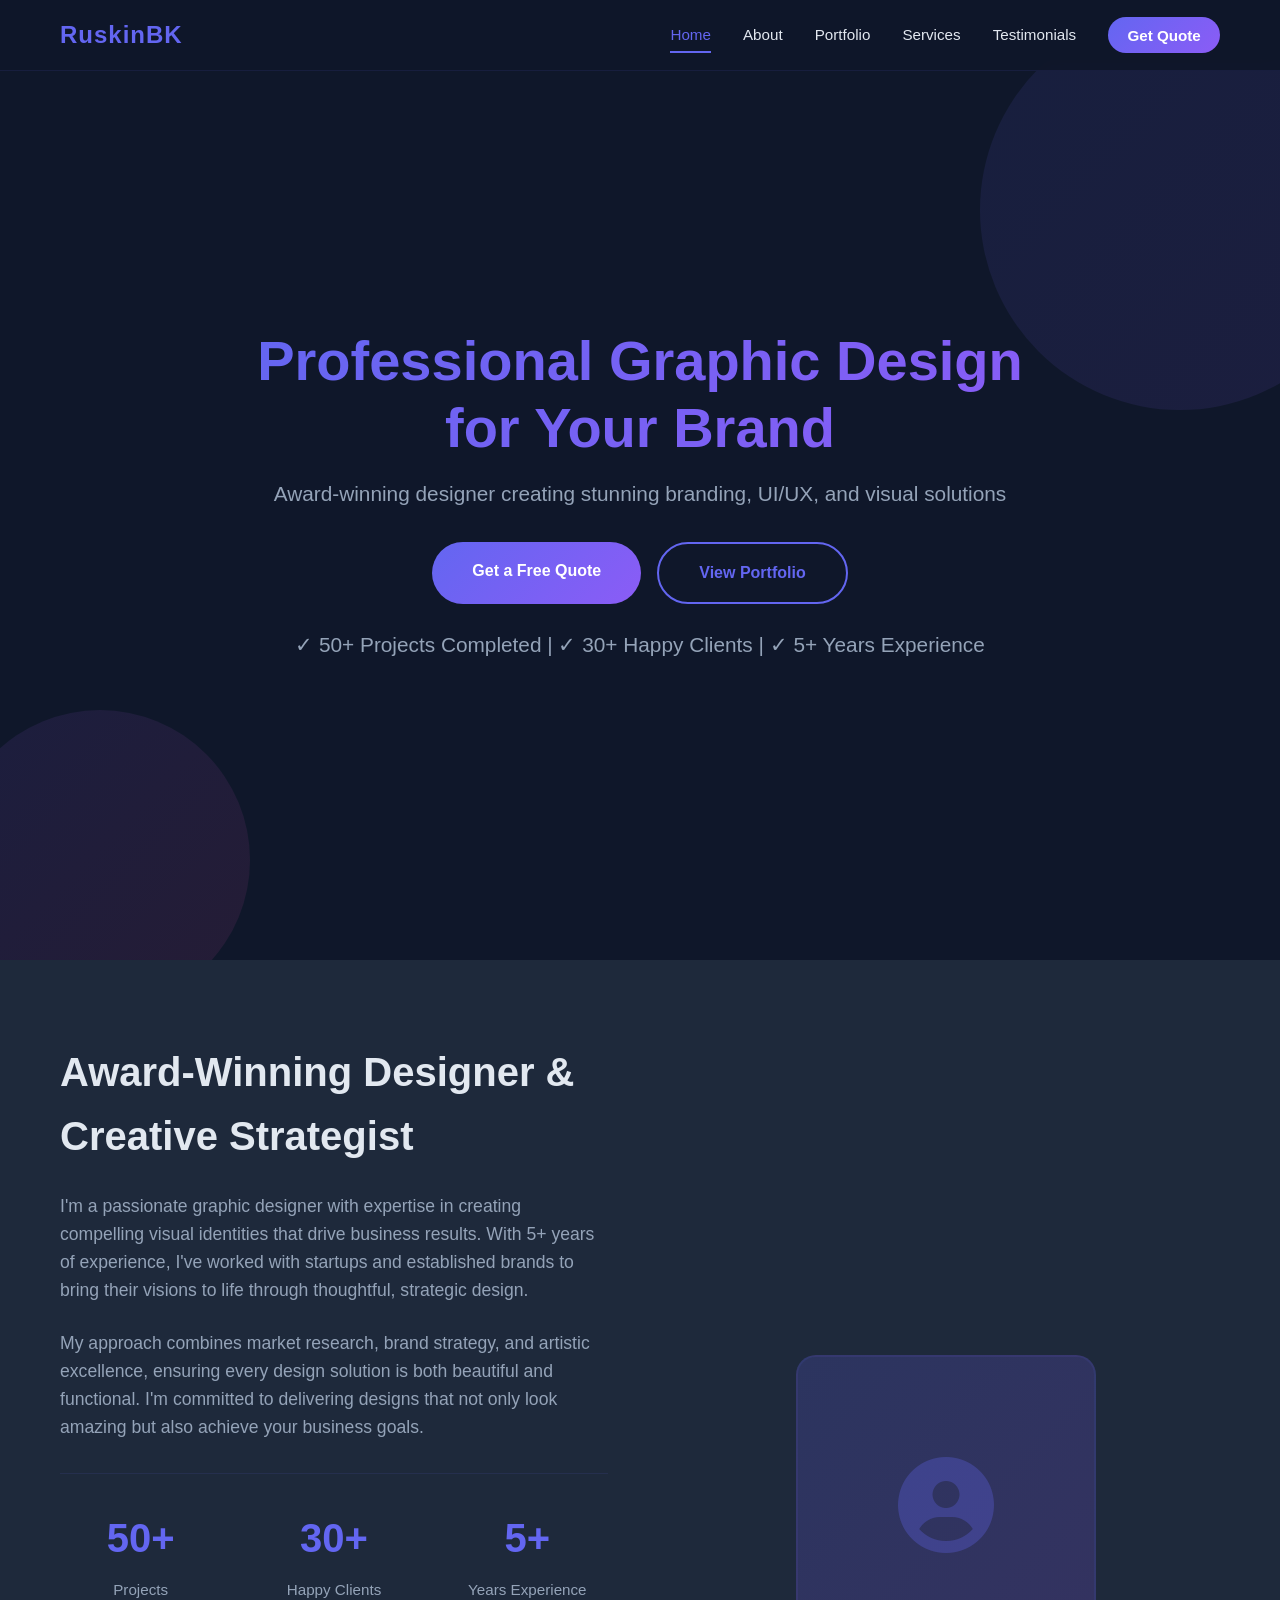
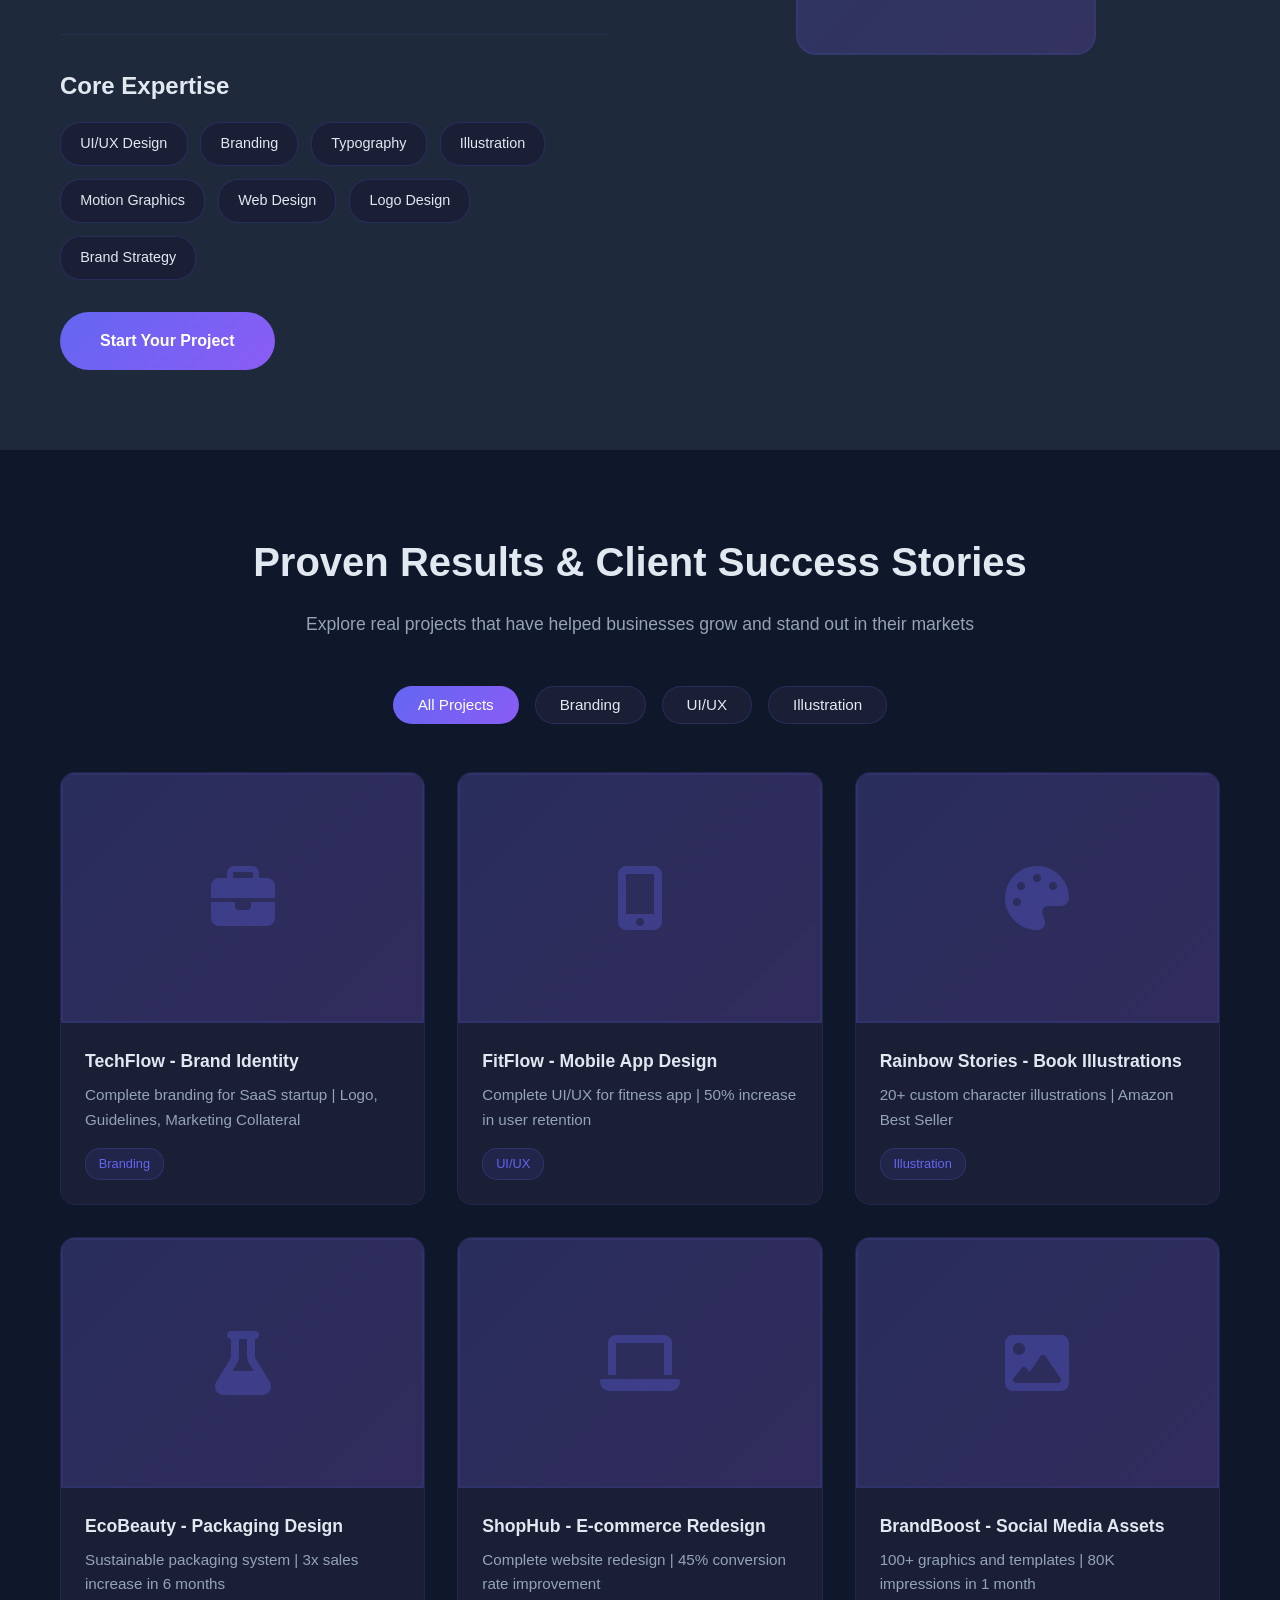
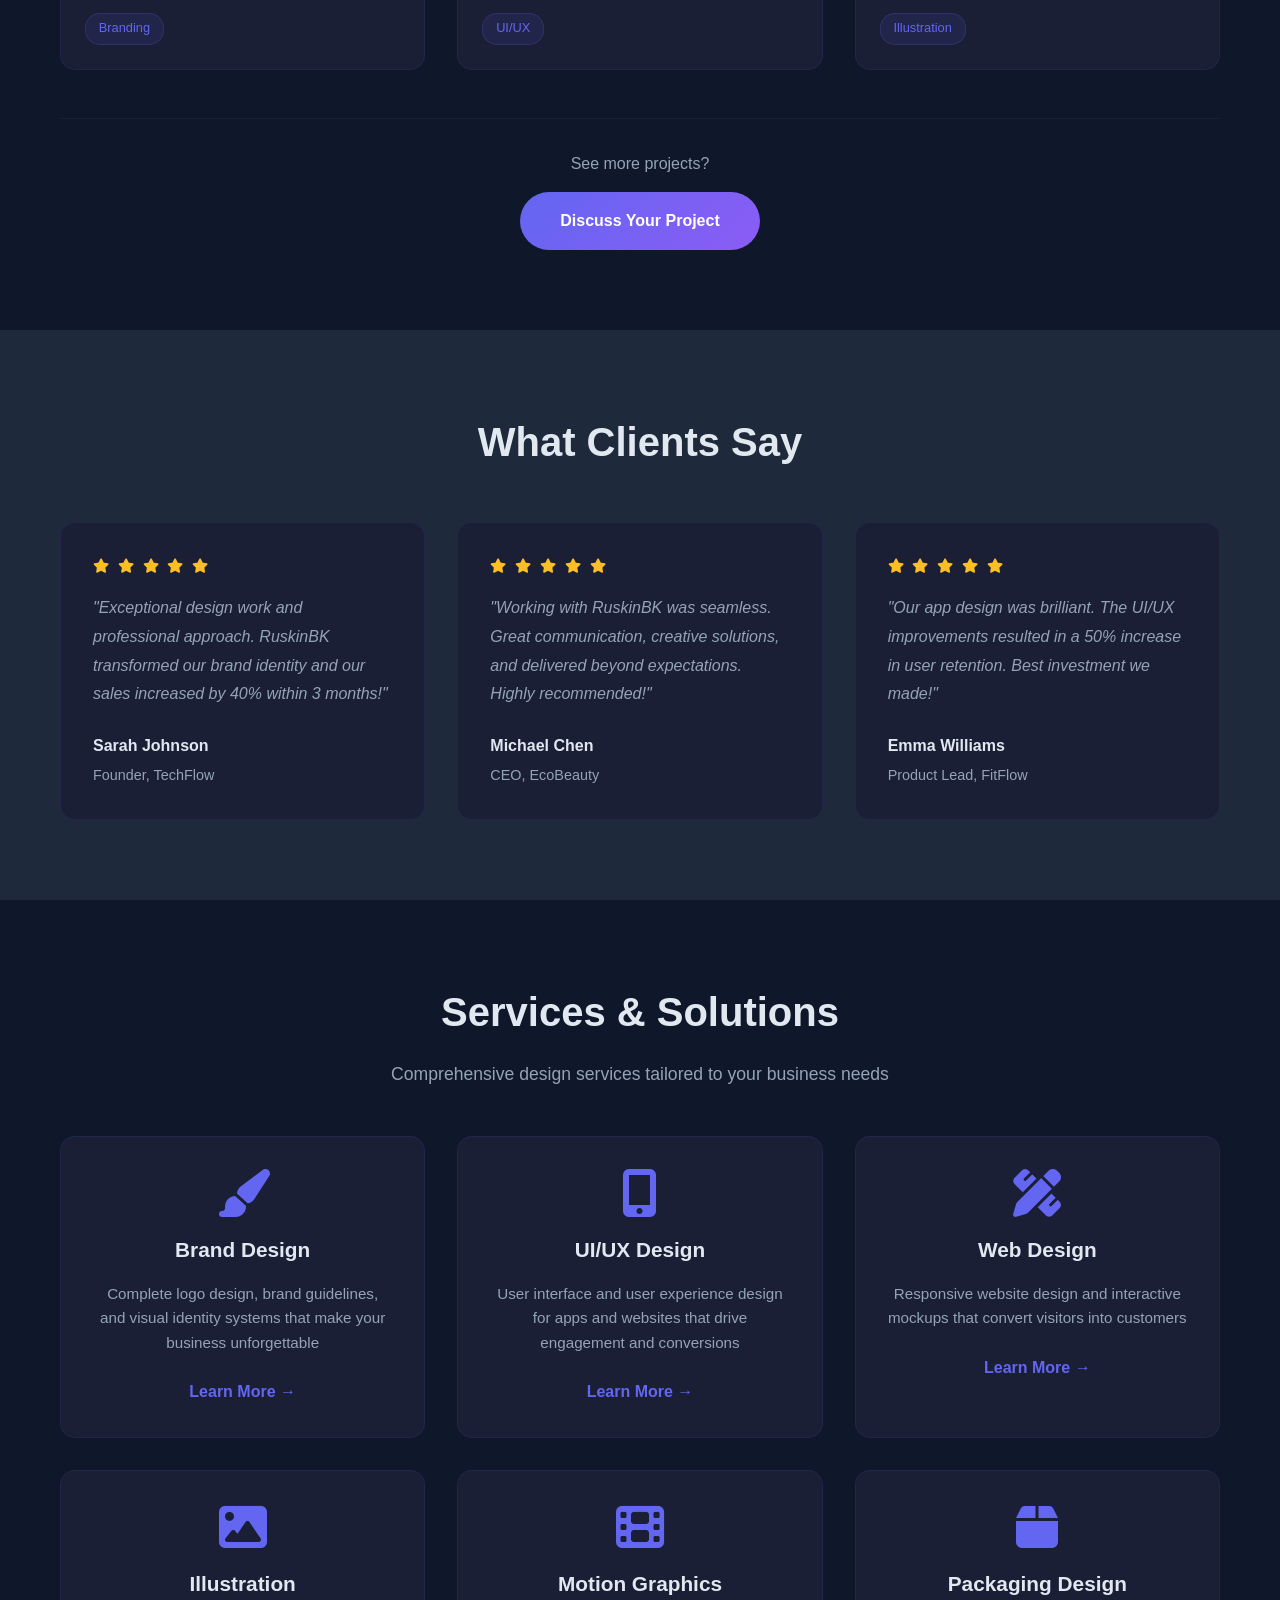
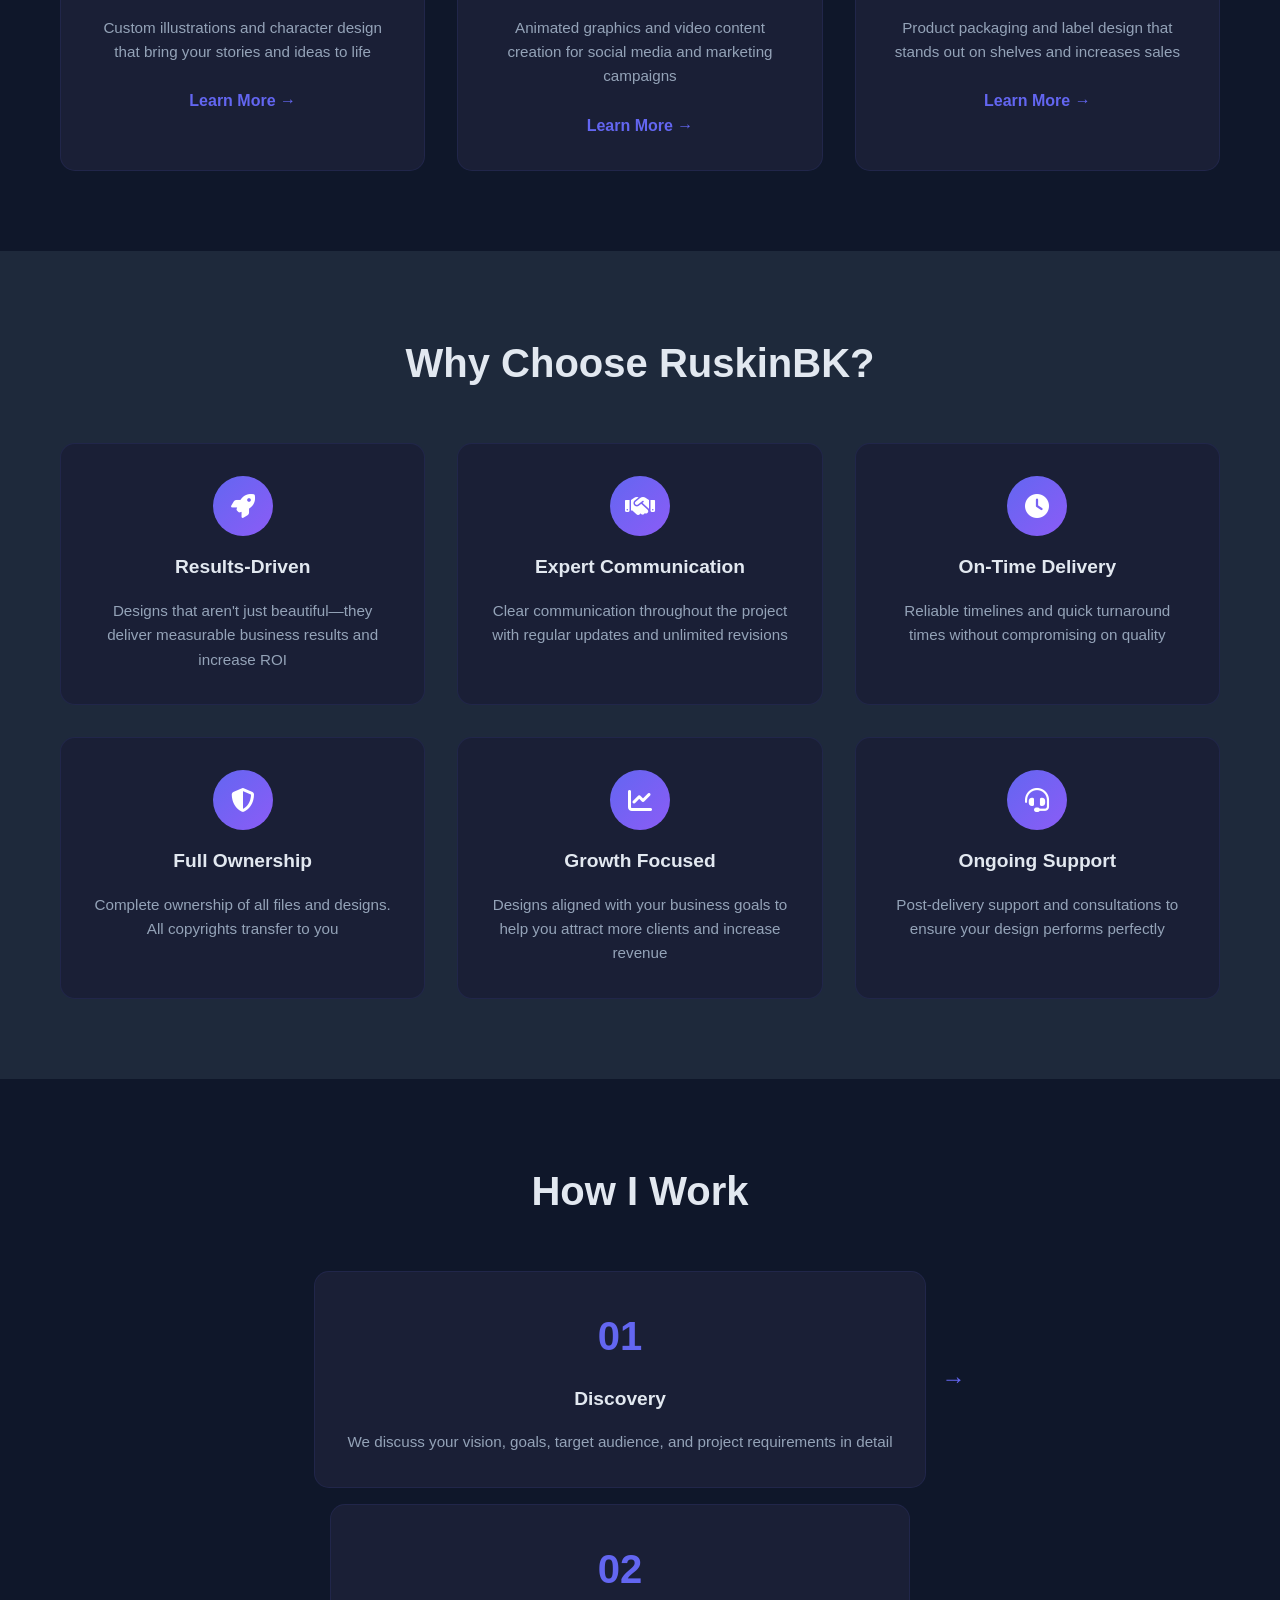
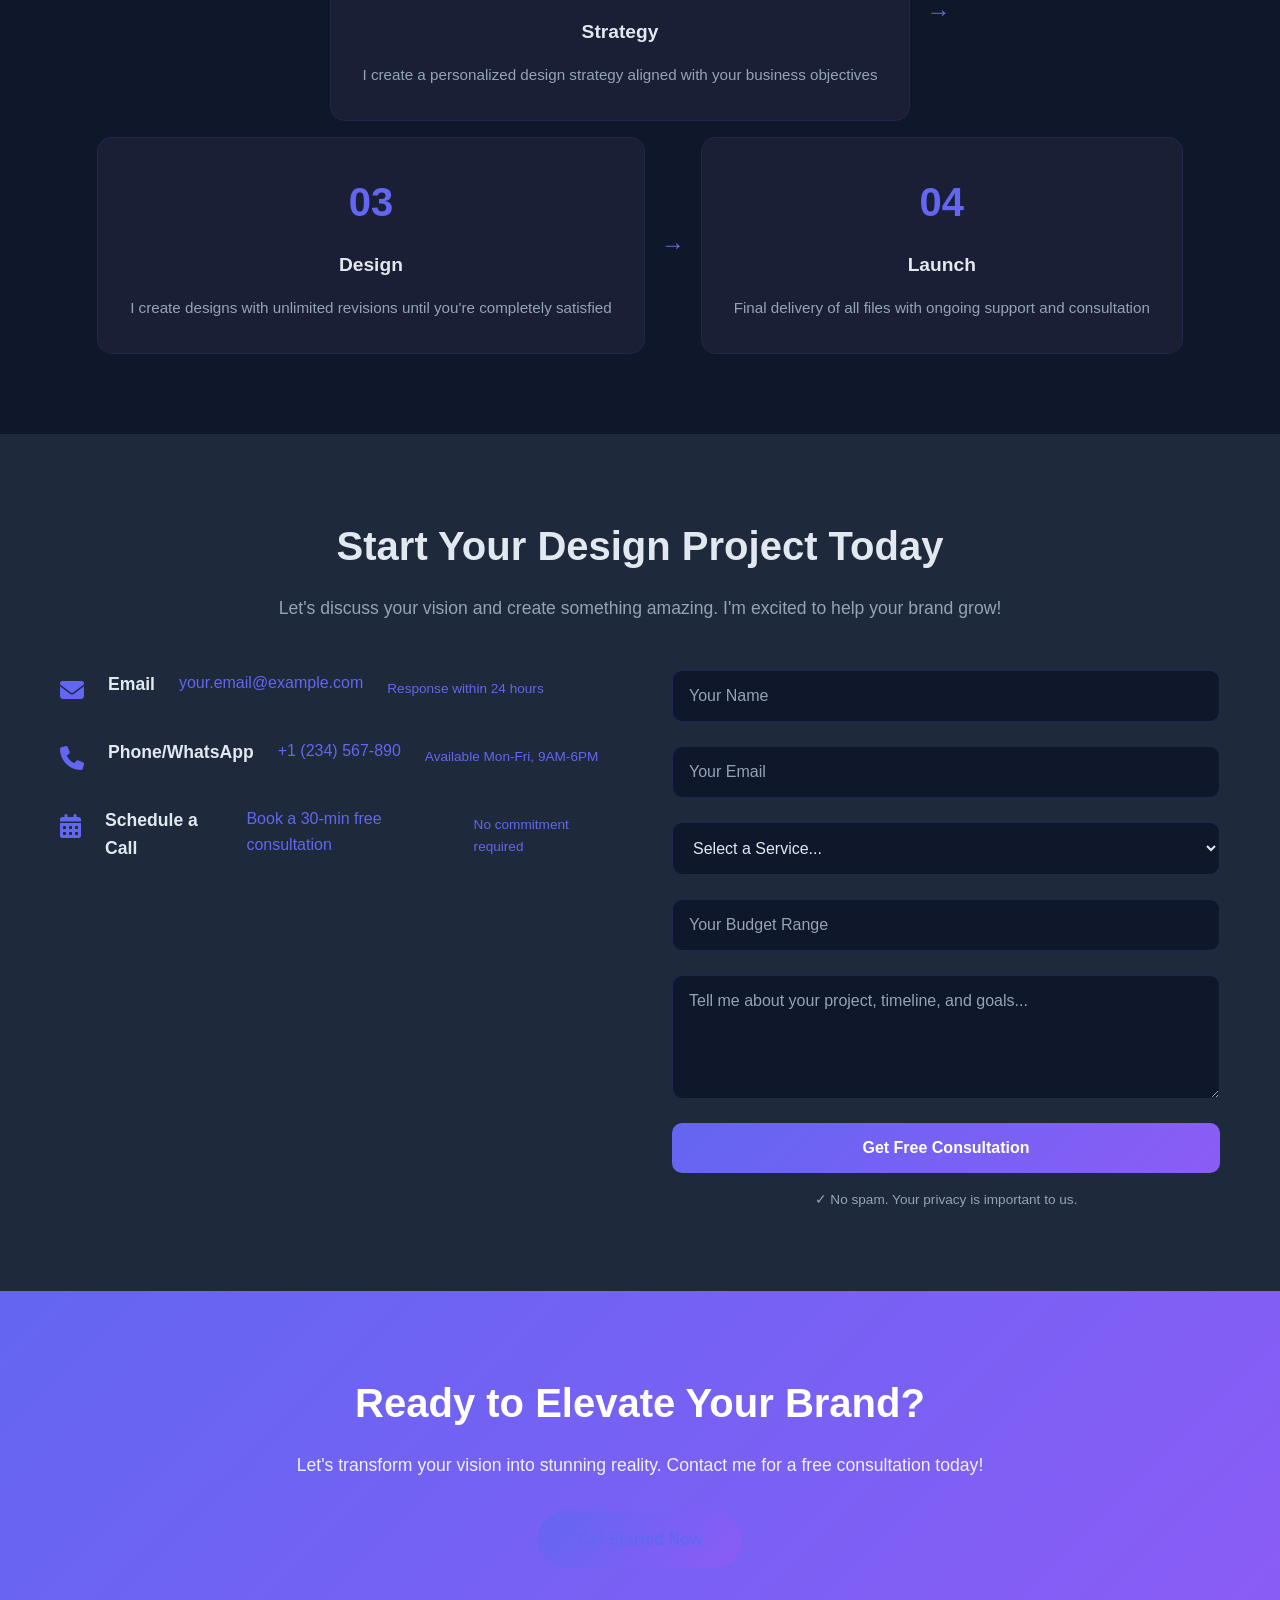
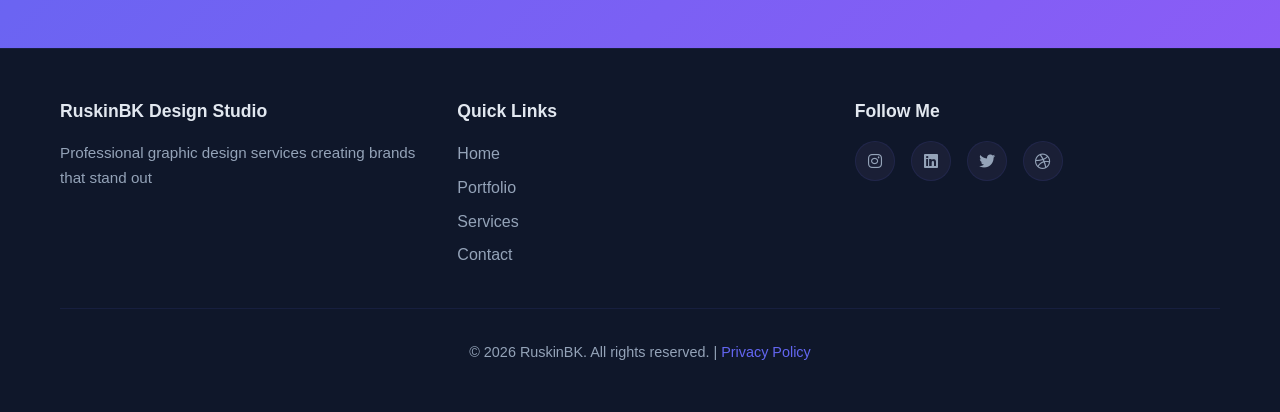
==== index.html @ 9ca3a749 "Add JavaScript functionality for mobile menu, portfolio filtering, contact form submission, and smoo" ====
<!DOCTYPE html>
<html lang="en">
<head>
    <meta charset="UTF-8">
    <meta name="viewport" content="width=device-width, initial-scale=1.0">
    <meta name="description" content="Award-winning graphic designer specializing in branding, UI/UX, and illustration. Get professional design for your business.">
    <meta name="keywords" content="graphic design, branding, UI design, UX design, logo design, portfolio, designer">
    <meta name="author" content="RuskinBK">
    <meta name="robots" content="index, follow">
    <meta property="og:title" content="Graphic Design Portfolio - RuskinBK">
    <meta property="og:description" content="Professional graphic design services. Explore stunning portfolio work and transform your brand.">
    <meta property="og:type" content="website">
    
    <title>Professional Graphic Designer | Branding & UI/UX - RuskinBK</title>
    <link rel="stylesheet" href="styles.css">
    <link rel="stylesheet" href="https://cdnjs.cloudflare.com/ajax/libs/font-awesome/6.4.0/css/all.min.css">
    
    <!-- Schema markup for SEO -->
    <script type="application/ld+json">
    {
        "@context": "https://schema.org",
        "@type": "Person",
        "name": "RuskinBK",
        "jobTitle": "Graphic Designer",
        "url": "https://ruskinbk.github.io",
        "sameAs": [
            "https://instagram.com",
            "https://linkedin.com",
            "https://dribbble.com"
        ],
        "worksFor": {
            "@type": "Organization",
            "name": "RuskinBK Design Studio"
        }
    }
    </script>
</head>
<body>
    <!-- Navigation -->
    <nav class="navbar">
        <div class="nav-container">
            <div class="nav-logo">
                <a href="#home">RuskinBK</a>
            </div>
            <ul class="nav-menu">
                <li><a href="#home" class="nav-link">Home</a></li>
                <li><a href="#about" class="nav-link">About</a></li>
                <li><a href="#portfolio" class="nav-link">Portfolio</a></li>
                <li><a href="#services" class="nav-link">Services</a></li>
                <li><a href="#testimonials" class="nav-link">Testimonials</a></li>
                <li><a href="#contact" class="nav-link cta-link">Get Quote</a></li>
            </ul>
            <div class="hamburger">
                <span></span>
                <span></span>
                <span></span>
            </div>
        </div>
    </nav>

    <!-- Hero Section -->
    <section id="home" class="hero">
        <div class="hero-content">
            <h1>Professional Graphic Design for Your Brand</h1>
            <p>Award-winning designer creating stunning branding, UI/UX, and visual solutions</p>
            <div class="hero-ctas">
                <a href="#contact" class="cta-button">Get a Free Quote</a>
                <a href="#portfolio" class="cta-button secondary">View Portfolio</a>
            </div>
            <p class="hero-subtext">✓ 50+ Projects Completed | ✓ 30+ Happy Clients | ✓ 5+ Years Experience</p>
        </div>
        <div class="hero-background">
            <div class="gradient-shape shape-1"></div>
            <div class="gradient-shape shape-2"></div>
        </div>
    </section>

    <!-- About Section -->
    <section id="about" class="about">
        <div class="container">
            <div class="about-content">
                <div class="about-text">
                    <h2>Award-Winning Designer & Creative Strategist</h2>
                    <p>I'm a passionate graphic designer with expertise in creating compelling visual identities that drive business results. With 5+ years of experience, I've worked with startups and established brands to bring their visions to life through thoughtful, strategic design.</p>
                    <p>My approach combines market research, brand strategy, and artistic excellence, ensuring every design solution is both beautiful and functional. I'm committed to delivering designs that not only look amazing but also achieve your business goals.</p>
                    
                    <div class="stats">
                        <div class="stat">
                            <span class="stat-number">50+</span>
                            <span class="stat-label">Projects</span>
                        </div>
                        <div class="stat">
                            <span class="stat-number">30+</span>
                            <span class="stat-label">Happy Clients</span>
                        </div>
                        <div class="stat">
                            <span class="stat-number">5+</span>
                            <span class="stat-label">Years Experience</span>
                        </div>
                    </div>

                    <h3>Core Expertise</h3>
                    <div class="skills">
                        <span class="skill-tag">UI/UX Design</span>
                        <span class="skill-tag">Branding</span>
                        <span class="skill-tag">Typography</span>
                        <span class="skill-tag">Illustration</span>
                        <span class="skill-tag">Motion Graphics</span>
                        <span class="skill-tag">Web Design</span>
                        <span class="skill-tag">Logo Design</span>
                        <span class="skill-tag">Brand Strategy</span>
                    </div>

                    <a href="#contact" class="cta-button" style="margin-top: 2rem;">Start Your Project</a>
                </div>
                <div class="about-image">
                    <div class="image-placeholder">
                        <i class="fas fa-user-circle"></i>
                    </div>
                </div>
            </div>
        </div>
    </section>

    <!-- Portfolio Section -->
    <section id="portfolio" class="portfolio">
        <div class="container">
            <div class="portfolio-header">
                <h2>Proven Results & Client Success Stories</h2>
                <p>Explore real projects that have helped businesses grow and stand out in their markets</p>
            </div>
            
            <div class="portfolio-filter">
                <button class="filter-btn active" data-filter="all">All Projects</button>
                <button class="filter-btn" data-filter="branding">Branding</button>
                <button class="filter-btn" data-filter="ui-ux">UI/UX</button>
                <button class="filter-btn" data-filter="illustration">Illustration</button>
            </div>
            
            <div class="portfolio-grid">
                <!-- Project 1 -->
                <div class="portfolio-item" data-category="branding">
                    <div class="portfolio-image">
                        <div class="image-placeholder">
                            <i class="fas fa-briefcase"></i>
                        </div>
                        <div class="overlay">
                            <a href="#" class="view-btn">View Project</a>
                        </div>
                    </div>
                    <div class="portfolio-info">
                        <h3>TechFlow - Brand Identity</h3>
                        <p>Complete branding for SaaS startup | Logo, Guidelines, Marketing Collateral</p>
                        <span class="project-tag">Branding</span>
                    </div>
                </div>

                <!-- Project 2 -->
                <div class="portfolio-item" data-category="ui-ux">
                    <div class="portfolio-image">
                        <div class="image-placeholder">
                            <i class="fas fa-mobile-alt"></i>
                        </div>
                        <div class="overlay">
                            <a href="#" class="view-btn">View Project</a>
                        </div>
                    </div>
                    <div class="portfolio-info">
                        <h3>FitFlow - Mobile App Design</h3>
                        <p>Complete UI/UX for fitness app | 50% increase in user retention</p>
                        <span class="project-tag">UI/UX</span>
                    </div>
                </div>

                <!-- Project 3 -->
                <div class="portfolio-item" data-category="illustration">
                    <div class="portfolio-image">
                        <div class="image-placeholder">
                            <i class="fas fa-palette"></i>
                        </div>
                        <div class="overlay">
                            <a href="#" class="view-btn">View Project</a>
                        </div>
                    </div>
                    <div class="portfolio-info">
                        <h3>Rainbow Stories - Book Illustrations</h3>
                        <p>20+ custom character illustrations | Amazon Best Seller</p>
                        <span class="project-tag">Illustration</span>
                    </div>
                </div>

                <!-- Project 4 -->
                <div class="portfolio-item" data-category="branding">
                    <div class="portfolio-image">
                        <div class="image-placeholder">
                            <i class="fas fa-flask"></i>
                        </div>
                        <div class="overlay">
                            <a href="#" class="view-btn">View Project</a>
                        </div>
                    </div>
                    <div class="portfolio-info">
                        <h3>EcoBeauty - Packaging Design</h3>
                        <p>Sustainable packaging system | 3x sales increase in 6 months</p>
                        <span class="project-tag">Branding</span>
                    </div>
                </div>

                <!-- Project 5 -->
                <div class="portfolio-item" data-category="ui-ux">
                    <div class="portfolio-image">
                        <div class="image-placeholder">
                            <i class="fas fa-laptop"></i>
                        </div>
                        <div class="overlay">
                            <a href="#" class="view-btn">View Project</a>
                        </div>
                    </div>
                    <div class="portfolio-info">
                        <h3>ShopHub - E-commerce Redesign</h3>
                        <p>Complete website redesign | 45% conversion rate improvement</p>
                        <span class="project-tag">UI/UX</span>
                    </div>
                </div>

                <!-- Project 6 -->
                <div class="portfolio-item" data-category="illustration">
                    <div class="portfolio-image">
                        <div class="image-placeholder">
                            <i class="fas fa-image"></i>
                        </div>
                        <div class="overlay">
                            <a href="#" class="view-btn">View Project</a>
                        </div>
                    </div>
                    <div class="portfolio-info">
                        <h3>BrandBoost - Social Media Assets</h3>
                        <p>100+ graphics and templates | 80K impressions in 1 month</p>
                        <span class="project-tag">Illustration</span>
                    </div>
                </div>
            </div>

            <div class="portfolio-cta">
                <p>See more projects?</p>
                <a href="#contact" class="cta-button">Discuss Your Project</a>
            </div>
        </div>
    </section>

    <!-- Testimonials Section -->
    <section id="testimonials" class="testimonials">
        <div class="container">
            <h2>What Clients Say</h2>
            <div class="testimonials-grid">
                <div class="testimonial-card">
                    <div class="stars">
                        <i class="fas fa-star"></i>
                        <i class="fas fa-star"></i>
                        <i class="fas fa-star"></i>
                        <i class="fas fa-star"></i>
                        <i class="fas fa-star"></i>
                    </div>
                    <p>"Exceptional design work and professional approach. RuskinBK transformed our brand identity and our sales increased by 40% within 3 months!"</p>
                    <div class="testimonial-author">
                        <strong>Sarah Johnson</strong>
                        <span>Founder, TechFlow</span>
                    </div>
                </div>

                <div class="testimonial-card">
                    <div class="stars">
                        <i class="fas fa-star"></i>
                        <i class="fas fa-star"></i>
                        <i class="fas fa-star"></i>
                        <i class="fas fa-star"></i>
                        <i class="fas fa-star"></i>
                    </div>
                    <p>"Working with RuskinBK was seamless. Great communication, creative solutions, and delivered beyond expectations. Highly recommended!"</p>
                    <div class="testimonial-author">
                        <strong>Michael Chen</strong>
                        <span>CEO, EcoBeauty</span>
                    </div>
                </div>

                <div class="testimonial-card">
                    <div class="stars">
                        <i class="fas fa-star"></i>
                        <i class="fas fa-star"></i>
                        <i class="fas fa-star"></i>
                        <i class="fas fa-star"></i>
                        <i class="fas fa-star"></i>
                    </div>
                    <p>"Our app design was brilliant. The UI/UX improvements resulted in a 50% increase in user retention. Best investment we made!"</p>
                    <div class="testimonial-author">
                        <strong>Emma Williams</strong>
                        <span>Product Lead, FitFlow</span>
                    </div>
                </div>
            </div>
        </div>
    </section>

    <!-- Services Section -->
    <section id="services" class="services">
        <div class="container">
            <h2>Services & Solutions</h2>
            <p class="services-intro">Comprehensive design services tailored to your business needs</p>
            <div class="services-grid">
                <div class="service-card">
                    <i class="fas fa-paint-brush"></i>
                    <h3>Brand Design</h3>
                    <p>Complete logo design, brand guidelines, and visual identity systems that make your business unforgettable</p>
                    <a href="#contact" class="service-link">Learn More →</a>
                </div>
                <div class="service-card">
                    <i class="fas fa-mobile-alt"></i>
                    <h3>UI/UX Design</h3>
                    <p>User interface and user experience design for apps and websites that drive engagement and conversions</p>
                    <a href="#contact" class="service-link">Learn More →</a>
                </div>
                <div class="service-card">
                    <i class="fas fa-pencil-ruler"></i>
                    <h3>Web Design</h3>
                    <p>Responsive website design and interactive mockups that convert visitors into customers</p>
                    <a href="#contact" class="service-link">Learn More →</a>
                </div>
                <div class="service-card">
                    <i class="fas fa-image"></i>
                    <h3>Illustration</h3>
                    <p>Custom illustrations and character design that bring your stories and ideas to life</p>
                    <a href="#contact" class="service-link">Learn More →</a>
                </div>
                <div class="service-card">
                    <i class="fas fa-film"></i>
                    <h3>Motion Graphics</h3>
                    <p>Animated graphics and video content creation for social media and marketing campaigns</p>
                    <a href="#contact" class="service-link">Learn More →</a>
                </div>
                <div class="service-card">
                    <i class="fas fa-box"></i>
                    <h3>Packaging Design</h3>
                    <p>Product packaging and label design that stands out on shelves and increases sales</p>
                    <a href="#contact" class="service-link">Learn More →</a>
                </div>
            </div>
        </div>
    </section>

    <!-- Why Choose Me Section -->
    <section id="why-choose" class="why-choose">
        <div class="container">
            <h2>Why Choose RuskinBK?</h2>
            <div class="benefits-grid">
                <div class="benefit-item">
                    <div class="benefit-icon">
                        <i class="fas fa-rocket"></i>
                    </div>
                    <h3>Results-Driven</h3>
                    <p>Designs that aren't just beautiful—they deliver measurable business results and increase ROI</p>
                </div>
                <div class="benefit-item">
                    <div class="benefit-icon">
                        <i class="fas fa-handshake"></i>
                    </div>
                    <h3>Expert Communication</h3>
                    <p>Clear communication throughout the project with regular updates and unlimited revisions</p>
                </div>
                <div class="benefit-item">
                    <div class="benefit-icon">
                        <i class="fas fa-clock"></i>
                    </div>
                    <h3>On-Time Delivery</h3>
                    <p>Reliable timelines and quick turnaround times without compromising on quality</p>
                </div>
                <div class="benefit-item">
                    <div class="benefit-icon">
                        <i class="fas fa-shield-alt"></i>
                    </div>
                    <h3>Full Ownership</h3>
                    <p>Complete ownership of all files and designs. All copyrights transfer to you</p>
                </div>
                <div class="benefit-item">
                    <div class="benefit-icon">
                        <i class="fas fa-chart-line"></i>
                    </div>
                    <h3>Growth Focused</h3>
                    <p>Designs aligned with your business goals to help you attract more clients and increase revenue</p>
                </div>
                <div class="benefit-item">
                    <div class="benefit-icon">
                        <i class="fas fa-headset"></i>
                    </div>
                    <h3>Ongoing Support</h3>
                    <p>Post-delivery support and consultations to ensure your design performs perfectly</p>
                </div>
            </div>
        </div>
    </section>

    <!-- Process Section -->
    <section id="process" class="process">
        <div class="container">
            <h2>How I Work</h2>
            <div class="process-timeline">
                <div class="process-step">
                    <div class="step-number">01</div>
                    <h3>Discovery</h3>
                    <p>We discuss your vision, goals, target audience, and project requirements in detail</p>
                </div>
                <div class="process-arrow">→</div>
                <div class="process-step">
                    <div class="step-number">02</div>
                    <h3>Strategy</h3>
                    <p>I create a personalized design strategy aligned with your business objectives</p>
                </div>
                <div class="process-arrow">→</div>
                <div class="process-step">
                    <div class="step-number">03</div>
                    <h3>Design</h3>
                    <p>I create designs with unlimited revisions until you're completely satisfied</p>
                </div>
                <div class="process-arrow">→</div>
                <div class="process-step">
                    <div class="step-number">04</div>
                    <h3>Launch</h3>
                    <p>Final delivery of all files with ongoing support and consultation</p>
                </div>
            </div>
        </div>
    </section>

    <!-- Contact Section -->
    <section id="contact" class="contact">
        <div class="container">
            <h2>Start Your Design Project Today</h2>
            <p>Let's discuss your vision and create something amazing. I'm excited to help your brand grow!</p>
            
            <div class="contact-content">
                <div class="contact-info">
                    <div class="info-item">
                        <i class="fas fa-envelope"></i>
                        <h3>Email</h3>
                        <p><a href="mailto:your.email@example.com">your.email@example.com</a></p>
                        <span class="response-time">Response within 24 hours</span>
                    </div>
                    <div class="info-item">
                        <i class="fas fa-phone"></i>
                        <h3>Phone/WhatsApp</h3>
                        <p><a href="tel:+1234567890">+1 (234) 567-890</a></p>
                        <span class="response-time">Available Mon-Fri, 9AM-6PM</span>
                    </div>
                    <div class="info-item">
                        <i class="fas fa-calendar-alt"></i>
                        <h3>Schedule a Call</h3>
                        <p><a href="#" target="_blank">Book a 30-min free consultation</a></p>
                        <span class="response-time">No commitment required</span>
                    </div>
                </div>

                <form class="contact-form">
                    <div class="form-group">
                        <input type="text" id="name" placeholder="Your Name" required>
                    </div>
                    <div class="form-group">
                        <input type="email" id="email" placeholder="Your Email" required>
                    </div>
                    <div class="form-group">
                        <select id="service" required>
                            <option value="">Select a Service...</option>
                            <option value="branding">Branding & Logo Design</option>
                            <option value="ui-ux">UI/UX Design</option>
                            <option value="web">Web Design</option>
                            <option value="illustration">Illustration</option>
                            <option value="packaging">Packaging Design</option>
                            <option value="other">Other</option>
                        </select>
                    </div>
                    <div class="form-group">
                        <input type="text" id="budget" placeholder="Your Budget Range" required>
                    </div>
                    <div class="form-group">
                        <textarea id="message" placeholder="Tell me about your project, timeline, and goals..." rows="5" required></textarea>
                    </div>
                    <button type="submit" class="submit-btn">Get Free Consultation</button>
                    <p class="form-note">✓ No spam. Your privacy is important to us.</p>
                </form>
            </div>
        </div>
    </section>

    <!-- CTA Section -->
    <section class="final-cta">
        <div class="container">
            <h2>Ready to Elevate Your Brand?</h2>
            <p>Let's transform your vision into stunning reality. Contact me for a free consultation today!</p>
            <a href="#contact" class="cta-button">Get Started Now</a>
        </div>
    </section>

    <!-- Footer -->
    <footer class="footer">
        <div class="container">
            <div class="footer-content">
                <div class="footer-section">
                    <h4>RuskinBK Design Studio</h4>
                    <p>Professional graphic design services creating brands that stand out</p>
                </div>
                <div class="footer-section">
                    <h4>Quick Links</h4>
                    <ul>
                        <li><a href="#home">Home</a></li>
                        <li><a href="#portfolio">Portfolio</a></li>
                        <li><a href="#services">Services</a></li>
                        <li><a href="#contact">Contact</a></li>
                    </ul>
                </div>
                <div class="footer-section">
                    <h4>Follow Me</h4>
                    <div class="social-links">
                        <a href="#" title="Instagram"><i class="fab fa-instagram"></i></a>
                        <a href="#" title="LinkedIn"><i class="fab fa-linkedin"></i></a>
                        <a href="#" title="Twitter"><i class="fab fa-twitter"></i></a>
                        <a href="#" title="Dribbble"><i class="fab fa-dribbble"></i></a>
                    </div>
                </div>
            </div>
            <div class="footer-bottom">
                <p>&copy; 2026 RuskinBK. All rights reserved. | <a href="#">Privacy Policy</a></p>
            </div>
        </div>
    </footer>

    <script src="script.js"></script>
</body>
</html>
---- styles.css ----
* {
    margin: 0;
    padding: 0;
    box-sizing: border-box;
}

:root {
    --primary-color: #6366f1;
    --secondary-color: #8b5cf6;
    --dark-bg: #0f172a;
    --light-bg: #1e293b;
    --card-bg: #1a1f36;
    --text-light: #e2e8f0;
    --text-muted: #94a3b8;
    --accent: #ec4899;
    --success: #10b981;
}

html {
    scroll-behavior: smooth;
}

body {
    font-family: 'Segoe UI', Tahoma, Geneva, Verdana, sans-serif;
    background-color: var(--dark-bg);
    color: var(--text-light);
    line-height: 1.6;
    overflow-x: hidden;
}

.container {
    max-width: 1200px;
    margin: 0 auto;
    padding: 0 20px;
}

/* Navigation */
.navbar {
    background-color: rgba(15, 23, 42, 0.95);
    backdrop-filter: blur(10px);
    position: fixed;
    top: 0;
    width: 100%;
    z-index: 1000;
    border-bottom: 1px solid rgba(99, 102, 241, 0.1);
}

.nav-container {
    max-width: 1200px;
    margin: 0 auto;
    padding: 1rem 20px;
    display: flex;
    justify-content: space-between;
    align-items: center;
}

.nav-logo a {
    font-size: 1.5rem;
    font-weight: bold;
    color: var(--primary-color);
    text-decoration: none;
    letter-spacing: 1px;
}

.nav-menu {
    display: flex;
    list-style: none;
    gap: 2rem;
    align-items: center;
}

.nav-link {
    color: var(--text-light);
    text-decoration: none;
    transition: color 0.3s ease;
    font-size: 0.95rem;
}

.nav-link:hover {
    color: var(--primary-color);
}

.cta-link {
    padding: 0.6rem 1.2rem;
    background: linear-gradient(135deg, var(--primary-color), var(--secondary-color));
    color: white !important;
    border-radius: 20px;
    font-weight: 600;
}

.cta-link:hover {
    transform: translateY(-2px);
}

.hamburger {
    display: none;
    flex-direction: column;
    cursor: pointer;
}

.hamburger span {
    width: 25px;
    height: 3px;
    background-color: var(--text-light);
    margin: 5px 0;
    transition: 0.3s;
    border-radius: 2px;
}

/* Hero Section */
.hero {
    min-height: 100vh;
    display: flex;
    align-items: center;
    justify-content: center;
    position: relative;
    margin-top: 60px;
    overflow: hidden;
}

.hero-background {
    position: absolute;
    width: 100%;
    height: 100%;
    top: 0;
    left: 0;
    z-index: -1;
}

.gradient-shape {
    position: absolute;
    border-radius: 50%;
    opacity: 0.1;
    animation: float 6s ease-in-out infinite;
}

.shape-1 {
    width: 400px;
    height: 400px;
    background: linear-gradient(135deg, var(--primary-color), var(--secondary-color));
    top: -50px;
    right: -100px;
    animation-delay: 0s;
}

.shape-2 {
    width: 300px;
    height: 300px;
    background: linear-gradient(135deg, var(--secondary-color), var(--accent));
    bottom: -50px;
    left: -50px;
    animation-delay: 2s;
}

@keyframes float {
    0%, 100% {
        transform: translateY(0px);
    }
    50% {
        transform: translateY(30px);
    }
}

.hero-content {
    text-align: center;
    z-index: 10;
    animation: slideInUp 0.8s ease;
    max-width: 800px;
}

@keyframes slideInUp {
    from {
        opacity: 0;
        transform: translateY(30px);
    }
    to {
        opacity: 1;
        transform: translateY(0);
    }
}

.hero h1 {
    font-size: 3.5rem;
    margin-bottom: 1rem;
    background: linear-gradient(135deg, var(--primary-color), var(--secondary-color));
    -webkit-background-clip: text;
    -webkit-text-fill-color: transparent;
    background-clip: text;
    font-weight: 900;
    line-height: 1.2;
}

.hero p {
    font-size: 1.3rem;
    color: var(--text-muted);
    margin-bottom: 2rem;
}

.hero-ctas {
    display: flex;
    gap: 1rem;
    justify-content: center;
    margin-bottom: 1.5rem;
    flex-wrap: wrap;
}

.cta-button {
    display: inline-block;
    padding: 1rem 2.5rem;
    background: linear-gradient(135deg, var(--primary-color), var(--secondary-color));
    color: white;
    text-decoration: none;
    border-radius: 50px;
    font-weight: 600;
    transition: all 0.3s ease;
    cursor: pointer;
    border: none;
    font-size: 1rem;
}

.cta-button:hover {
    transform: translateY(-3px);
    box-shadow: 0 10px 30px rgba(99, 102, 241, 0.3);
}

.cta-button.secondary {
    background: transparent;
    border: 2px solid var(--primary-color);
    color: var(--primary-color);
}

.cta-button.secondary:hover {
    background: rgba(99, 102, 241, 0.1);
}

.hero-subtext {
    font-size: 0.95rem;
    color: var(--text-muted);
    margin-top: 1rem;
}

/* About Section */
.about {
    padding: 80px 0;
    background-color: var(--light-bg);
}

.about h2 {
    font-size: 2.5rem;
    margin-bottom: 1.5rem;
    color: var(--text-light);
}

.about h3 {
    font-size: 1.5rem;
    margin-top: 2rem;
    margin-bottom: 1rem;
    color: var(--text-light);
}

.about-content {
    display: grid;
    grid-template-columns: 1fr 1fr;
    gap: 4rem;
    align-items: center;
}

.about-text p {
    margin-bottom: 1.5rem;
    color: var(--text-muted);
    font-size: 1.1rem;
}

.stats {
    display: grid;
    grid-template-columns: repeat(3, 1fr);
    gap: 2rem;
    margin: 2rem 0;
    padding: 2rem 0;
    border-top: 1px solid rgba(99, 102, 241, 0.1);
    border-bottom: 1px solid rgba(99, 102, 241, 0.1);
}

.stat {
    text-align: center;
}

.stat-number {
    display: block;
    font-size: 2.5rem;
    font-weight: 900;
    color: var(--primary-color);
    margin-bottom: 0.5rem;
}

.stat-label {
    display: block;
    color: var(--text-muted);
    font-size: 0.95rem;
}

.skills {
    display: flex;
    flex-wrap: wrap;
    gap: 0.8rem;
    margin-top: 1rem;
}

.skill-tag {
    background-color: var(--card-bg);
    padding: 0.6rem 1.2rem;
    border-radius: 20px;
    font-size: 0.9rem;
    border: 1px solid rgba(99, 102, 241, 0.2);
    transition: all 0.3s ease;
}

.skill-tag:hover {
    background-color: rgba(99, 102, 241, 0.2);
    border-color: var(--primary-color);
}

.about-image {
    display: flex;
    justify-content: center;
    align-items: center;
}

.image-placeholder {
    width: 300px;
    height: 300px;
    background: linear-gradient(135deg, rgba(99, 102, 241, 0.2), rgba(139, 92, 246, 0.2));
    border-radius: 20px;
    display: flex;
    align-items: center;
    justify-content: center;
    font-size: 6rem;
    color: rgba(99, 102, 241, 0.3);
    border: 2px solid rgba(99, 102, 241, 0.1);
}

/* Portfolio Section */
.portfolio {
    padding: 80px 0;
    background-color: var(--dark-bg);
}

.portfolio-header {
    text-align: center;
    margin-bottom: 3rem;
}

.portfolio h2 {
    font-size: 2.5rem;
    margin-bottom: 1rem;
    color: var(--text-light);
}

.portfolio-header p {
    color: var(--text-muted);
    font-size: 1.1rem;
}

.portfolio-filter {
    display: flex;
    justify-content: center;
    gap: 1rem;
    margin-bottom: 3rem;
    flex-wrap: wrap;
}

.filter-btn {
    padding: 0.6rem 1.5rem;
    background-color: var(--card-bg);
    color: var(--text-light);
    border: 1px solid rgba(99, 102, 241, 0.2);
    border-radius: 25px;
    cursor: pointer;
    transition: all 0.3s ease;
    font-size: 0.95rem;
}

.filter-btn:hover,
.filter-btn.active {
    background: linear-gradient(135deg, var(--primary-color), var(--secondary-color));
    border-color: transparent;
    color: white;
}

.portfolio-grid {
    display: grid;
    grid-template-columns: repeat(auto-fit, minmax(300px, 1fr));
    gap: 2rem;
    margin-bottom: 3rem;
}

.portfolio-item {
    background-color: var(--card-bg);
    border-radius: 15px;
    overflow: hidden;
    transition: all 0.3s ease;
    cursor: pointer;
    border: 1px solid rgba(99, 102, 241, 0.1);
}

.portfolio-item:hover {
    transform: translateY(-10px);
    border-color: var(--primary-color);
}

.portfolio-image {
    position: relative;
    height: 250px;
    overflow: hidden;
}

.portfolio-image .image-placeholder {
    width: 100%;
    height: 100%;
    border-radius: 0;
    font-size: 4rem;
    margin: 0;
    padding: 0;
}

.overlay {
    position: absolute;
    top: 0;
    left: 0;
    right: 0;
    bottom: 0;
    background: rgba(99, 102, 241, 0.8);
    display: flex;
    align-items: center;
    justify-content: center;
    opacity: 0;
    transition: opacity 0.3s ease;
}

.portfolio-item:hover .overlay {
    opacity: 1;
}

.view-btn {
    padding: 0.8rem 2rem;
    background-color: white;
    color: var(--primary-color);
    text-decoration: none;
    border-radius: 25px;
    font-weight: 600;
    transition: all 0.3s ease;
}

.view-btn:hover {
    transform: scale(1.05);
}

.portfolio-info {
    padding: 1.5rem;
}

.portfolio-info h3 {
    margin-bottom: 0.5rem;
    color: var(--text-light);
    font-size: 1.1rem;
}

.portfolio-info p {
    color: var(--text-muted);
    font-size: 0.95rem;
    margin-bottom: 1rem;
}

.project-tag {
    display: inline-block;
    background-color: rgba(99, 102, 241, 0.1);
    color: var(--primary-color);
    padding: 0.3rem 0.8rem;
    border-radius: 15px;
    font-size: 0.8rem;
    border: 1px solid rgba(99, 102, 241, 0.2);
}

.portfolio-cta {
    text-align: center;
    padding-top: 2rem;
    border-top: 1px solid rgba(99, 102, 241, 0.1);
}

.portfolio-cta p {
    color: var(--text-muted);
    margin-bottom: 1rem;
}

/* Testimonials Section */
.testimonials {
    padding: 80px 0;
    background-color: var(--light-bg);
}

.testimonials h2 {
    font-size: 2.5rem;
    text-align: center;
    margin-bottom: 3rem;
    color: var(--text-light);
}

.testimonials-grid {
    display: grid;
    grid-template-columns: repeat(auto-fit, minmax(300px, 1fr));
    gap: 2rem;
}

.testimonial-card {
    background-color: var(--card-bg);
    padding: 2rem;
    border-radius: 15px;
    border: 1px solid rgba(99, 102, 241, 0.1);
    transition: all 0.3s ease;
}

.testimonial-card:hover {
    transform: translateY(-5px);
    border-color: var(--primary-color);
}

.stars {
    color: #fbbf24;
    font-size: 0.9rem;
    margin-bottom: 1rem;
}

.stars i {
    margin-right: 0.3rem;
}

.testimonial-card p {
    color: var(--text-muted);
    margin-bottom: 1.5rem;
    font-style: italic;
    line-height: 1.8;
}

.testimonial-author {
    display: flex;
    flex-direction: column;
}

.testimonial-author strong {
    color: var(--text-light);
    margin-bottom: 0.3rem;
}

.testimonial-author span {
    color: var(--text-muted);
    font-size: 0.9rem;
}

/* Services Section */
.services {
    padding: 80px 0;
    background-color: var(--dark-bg);
}

.services h2 {
    font-size: 2.5rem;
    text-align: center;
    margin-bottom: 1rem;
    color: var(--text-light);
}

.services-intro {
    text-align: center;
    color: var(--text-muted);
    font-size: 1.1rem;
    margin-bottom: 3rem;
}

.services-grid {
    display: grid;
    grid-template-columns: repeat(auto-fit, minmax(300px, 1fr));
    gap: 2rem;
}

.service-card {
    background-color: var(--card-bg);
    padding: 2rem;
    border-radius: 15px;
    text-align: center;
    transition: all 0.3s ease;
    border: 1px solid rgba(99, 102, 241, 0.1);
}

.service-card:hover {
    transform: translateY(-10px);
    border-color: var(--primary-color);
    box-shadow: 0 10px 30px rgba(99, 102, 241, 0.1);
}

.service-card i {
    font-size: 3rem;
    color: var(--primary-color);
    margin-bottom: 1rem;
}

.service-card h3 {
    margin-bottom: 1rem;
    color: var(--text-light);
    font-size: 1.3rem;
}

.service-card p {
    color: var(--text-muted);
    font-size: 0.95rem;
    margin-bottom: 1.5rem;
}

.service-link {
    color: var(--primary-color);
    text-decoration: none;
    font-weight: 600;
    transition: all 0.3s ease;
}

.service-link:hover {
    color: var(--secondary-color);
}

/* Why Choose Section */
.why-choose {
    padding: 80px 0;
    background-color: var(--light-bg);
}

.why-choose h2 {
    font-size: 2.5rem;
    text-align: center;
    margin-bottom: 3rem;
    color: var(--text-light);
}

.benefits-grid {
    display: grid;
    grid-template-columns: repeat(auto-fit, minmax(300px, 1fr));
    gap: 2rem;
}

.benefit-item {
    text-align: center;
    padding: 2rem;
    background-color: var(--card-bg);
    border-radius: 15px;
    transition: all 0.3s ease;
    border: 1px solid rgba(99, 102, 241, 0.1);
}

.benefit-item:hover {
    transform: translateY(-5px);
    border-color: var(--primary-color);
}

.benefit-icon {
    width: 60px;
    height: 60px;
    background: linear-gradient(135deg, var(--primary-color), var(--secondary-color));
    border-radius: 50%;
    display: flex;
    align-items: center;
    justify-content: center;
    font-size: 1.5rem;
    color: white;
    margin: 0 auto 1rem;
}

.benefit-item h3 {
    color: var(--text-light);
    margin-bottom: 1rem;
    font-size: 1.2rem;
}

.benefit-item p {
    color: var(--text-muted);
    font-size: 0.95rem;
}

/* Process Section */
.process {
    padding: 80px 0;
    background-color: var(--dark-bg);
}

.process h2 {
    font-size: 2.5rem;
    text-align: center;
    margin-bottom: 3rem;
    color: var(--text-light);
}

.process-timeline {
    display: flex;
    justify-content: center;
    align-items: center;
    gap: 1rem;
    flex-wrap: wrap;
}

.process-step {
    background-color: var(--card-bg);
    padding: 2rem;
    border-radius: 15px;
    text-align: center;
    min-width: 220px;
    border: 1px solid rgba(99, 102, 241, 0.1);
    transition: all 0.3s ease;
}

.process-step:hover {
    border-color: var(--primary-color);
    box-shadow: 0 10px 30px rgba(99, 102, 241, 0.1);
}

.step-number {
    display: block;
    font-size: 2.5rem;
    font-weight: 900;
    color: var(--primary-color);
    margin-bottom: 1rem;
}

.process-step h3 {
    color: var(--text-light);
    margin-bottom: 1rem;
    font-size: 1.2rem;
}

.process-step p {
    color: var(--text-muted);
    font-size: 0.95rem;
}

.process-arrow {
    color: var(--primary-color);
    font-size: 1.5rem;
    display: none;
}

@media (min-width: 768px) {
    .process-arrow {
        display: block;
    }
}

/* Contact Section */
.contact {
    padding: 80px 0;
    background-color: var(--light-bg);
}

.contact h2 {
    font-size: 2.5rem;
    text-align: center;
    margin-bottom: 1rem;
    color: var(--text-light);
}

.contact > .container > p {
    text-align: center;
    color: var(--text-muted);
    margin-bottom: 3rem;
    font-size: 1.1rem;
}

.contact-content {
    display: grid;
    grid-template-columns: 1fr 1fr;
    gap: 4rem;
}

.contact-info {
    display: flex;
    flex-direction: column;
    gap: 2rem;
}

.info-item {
    display: flex;
    gap: 1.5rem;
    align-items: flex-start;
}

.info-item i {
    font-size: 1.5rem;
    color: var(--primary-color);
    margin-top: 0.5rem;
}

.info-item h3 {
    color: var(--text-light);
    margin-bottom: 0.5rem;
    font-size: 1.1rem;
}

.info-item p {
    color: var(--text-muted);
    margin-bottom: 0.5rem;
}

.response-time {
    display: block;
    color: var(--primary-color);
    font-size: 0.85rem;
    font-weight: 500;
    margin-top: 0.5rem;
}

.info-item a {
    color: var(--primary-color);
    text-decoration: none;
    transition: color 0.3s ease;
    font-weight: 500;
}

.info-item a:hover {
    color: var(--secondary-color);
}

.contact-form {
    display: flex;
    flex-direction: column;
    gap: 1.5rem;
}

.form-group {
    display: flex;
}

.form-group input,
.form-group textarea,
.form-group select {
    width: 100%;
    padding: 1rem;
    background-color: var(--dark-bg);
    border: 1px solid rgba(99, 102, 241, 0.2);
    border-radius: 10px;
    color: var(--text-light);
    font-family: inherit;
    transition: all 0.3s ease;
    font-size: 1rem;
}

.form-group input::placeholder,
.form-group textarea::placeholder,
.form-group select::placeholder {
    color: var(--text-muted);
}

.form-group select {
    cursor: pointer;
}

.form-group select option {
    background-color: var(--dark-bg);
    color: var(--text-light);
}

.form-group input:focus,
.form-group textarea:focus,
.form-group select:focus {
    outline: none;
    border-color: var(--primary-color);
    box-shadow: 0 0 0 3px rgba(99, 102, 241, 0.1);
}

.submit-btn {
    padding: 1rem;
    background: linear-gradient(135deg, var(--primary-color), var(--secondary-color));
    color: white;
    border: none;
    border-radius: 10px;
    font-weight: 600;
    cursor: pointer;
    transition: all 0.3s ease;
    font-size: 1rem;
}

.submit-btn:hover {
    transform: translateY(-3px);
    box-shadow: 0 10px 30px rgba(99, 102, 241, 0.3);
}

.form-note {
    text-align: center;
    color: var(--text-muted);
    font-size: 0.85rem;
    margin-top: -0.5rem;
}

/* Final CTA Section */
.final-cta {
    background: linear-gradient(135deg, var(--primary-color), var(--secondary-color));
    padding: 80px 0;
    text-align: center;
}

.final-cta h2 {
    font-size: 2.5rem;
    color: white;
    margin-bottom: 1rem;
}

.final-cta p {
    font-size: 1.1rem;
    color: rgba(255, 255, 255, 0.9);
    margin-bottom: 2rem;
}

.final-cta .cta-button {
    background-color: white;
    color: var(--primary-color);
}

.final-cta .cta-button:hover {
    background-color: rgba(255, 255, 255, 0.9);
}

/* Footer */
.footer {
    background-color: var(--dark-bg);
    border-top: 1px solid rgba(99, 102, 241, 0.1);
    padding: 3rem 0;
}

.footer-content {
    display: grid;
    grid-template-columns: repeat(auto-fit, minmax(250px, 1fr));
    gap: 2rem;
    margin-bottom: 2rem;
}

.footer-section h4 {
    color: var(--text-light);
    margin-bottom: 1rem;
    font-size: 1.1rem;
}

.footer-section p {
    color: var(--text-muted);
    font-size: 0.95rem;
}

.footer-section ul {
    list-style: none;
}

.footer-section ul li {
    margin-bottom: 0.5rem;
}

.footer-section a {
    color: var(--text-muted);
    text-decoration: none;
    transition: color 0.3s ease;
}

.footer-section a:hover {
    color: var(--primary-color);
}

.social-links {
    display: flex;
    gap: 1rem;
}

.social-links a {
    width: 40px;
    height: 40px;
    display: flex;
    align-items: center;
    justify-content: center;
    background-color: var(--card-bg);
    border-radius: 50%;
    transition: all 0.3s ease;
    border: 1px solid rgba(99, 102, 241, 0.1);
}

.social-links a:hover {
    background: linear-gradient(135deg, var(--primary-color), var(--secondary-color));
    transform: translateY(-5px);
    border-color: transparent;
}

.footer-bottom {
    text-align: center;
    padding-top: 2rem;
    border-top: 1px solid rgba(99, 102, 241, 0.1);
    color: var(--text-muted);
    font-size: 0.9rem;
}

.footer-bottom a {
    color: var(--primary-color);
    text-decoration: none;
}

.footer-bottom a:hover {
    text-decoration: underline;
}

/* Responsive Design */
@media (max-width: 768px) {
    .nav-menu {
        display: none;
    }

    .hamburger {
        display: flex;
    }

    .hero h1 {
        font-size: 2rem;
    }

    .hero p {
        font-size: 1rem;
    }

    .hero-ctas {
        flex-direction: column;
    }

    .about-content {
        grid-template-columns: 1fr;
        gap: 2rem;
    }

    .stats {
        grid-template-columns: 1fr;
        gap: 1rem;
    }

    .portfolio-grid {
        grid-template-columns: 1fr;
    }

    .contact-content {
        grid-template-columns: 1fr;
        gap: 2rem;
    }

    .services-grid {
        grid-template-columns: 1fr;
    }

    .benefits-grid {
        grid-template-columns: 1fr;
    }

    .process-timeline {
        flex-direction: column;
    }

    .process-arrow {
        display: none !important;
    }

    .shape-1 {
        width: 250px;
        height: 250px;
    }

    .shape-2 {
        width: 200px;
        height: 200px;
    }

    .about h2,
    .portfolio h2,
    .services h2,
    .contact h2,
    .testimonials h2,
    .why-choose h2,
    .process h2,
    .final-cta h2 {
        font-size: 1.8rem;
    }
}

@media (max-width: 480px) {
    .navbar {
        padding: 1rem;
    }

    .hero {
        min-height: 70vh;
        margin-top: 50px;
    }

    .hero h1 {
        font-size: 1.5rem;
    }

    .hero p {
        font-size: 0.9rem;
    }

    .cta-button {
        padding: 0.8rem 1.5rem;
        font-size: 0.9rem;
    }

    .about,
    .portfolio,
    .services,
    .contact,
    .testimonials,
    .why-choose,
    .process {
        padding: 40px 0;
    }

    .portfolio-filter {
        gap: 0.5rem;
    }

    .filter-btn {
        padding: 0.5rem 1rem;
        font-size: 0.85rem;
    }

    .image-placeholder {
        width: 200px;
        height: 200px;
        font-size: 3rem;
    }

    .testimonials-grid {
        grid-template-columns: 1fr;
    }
}
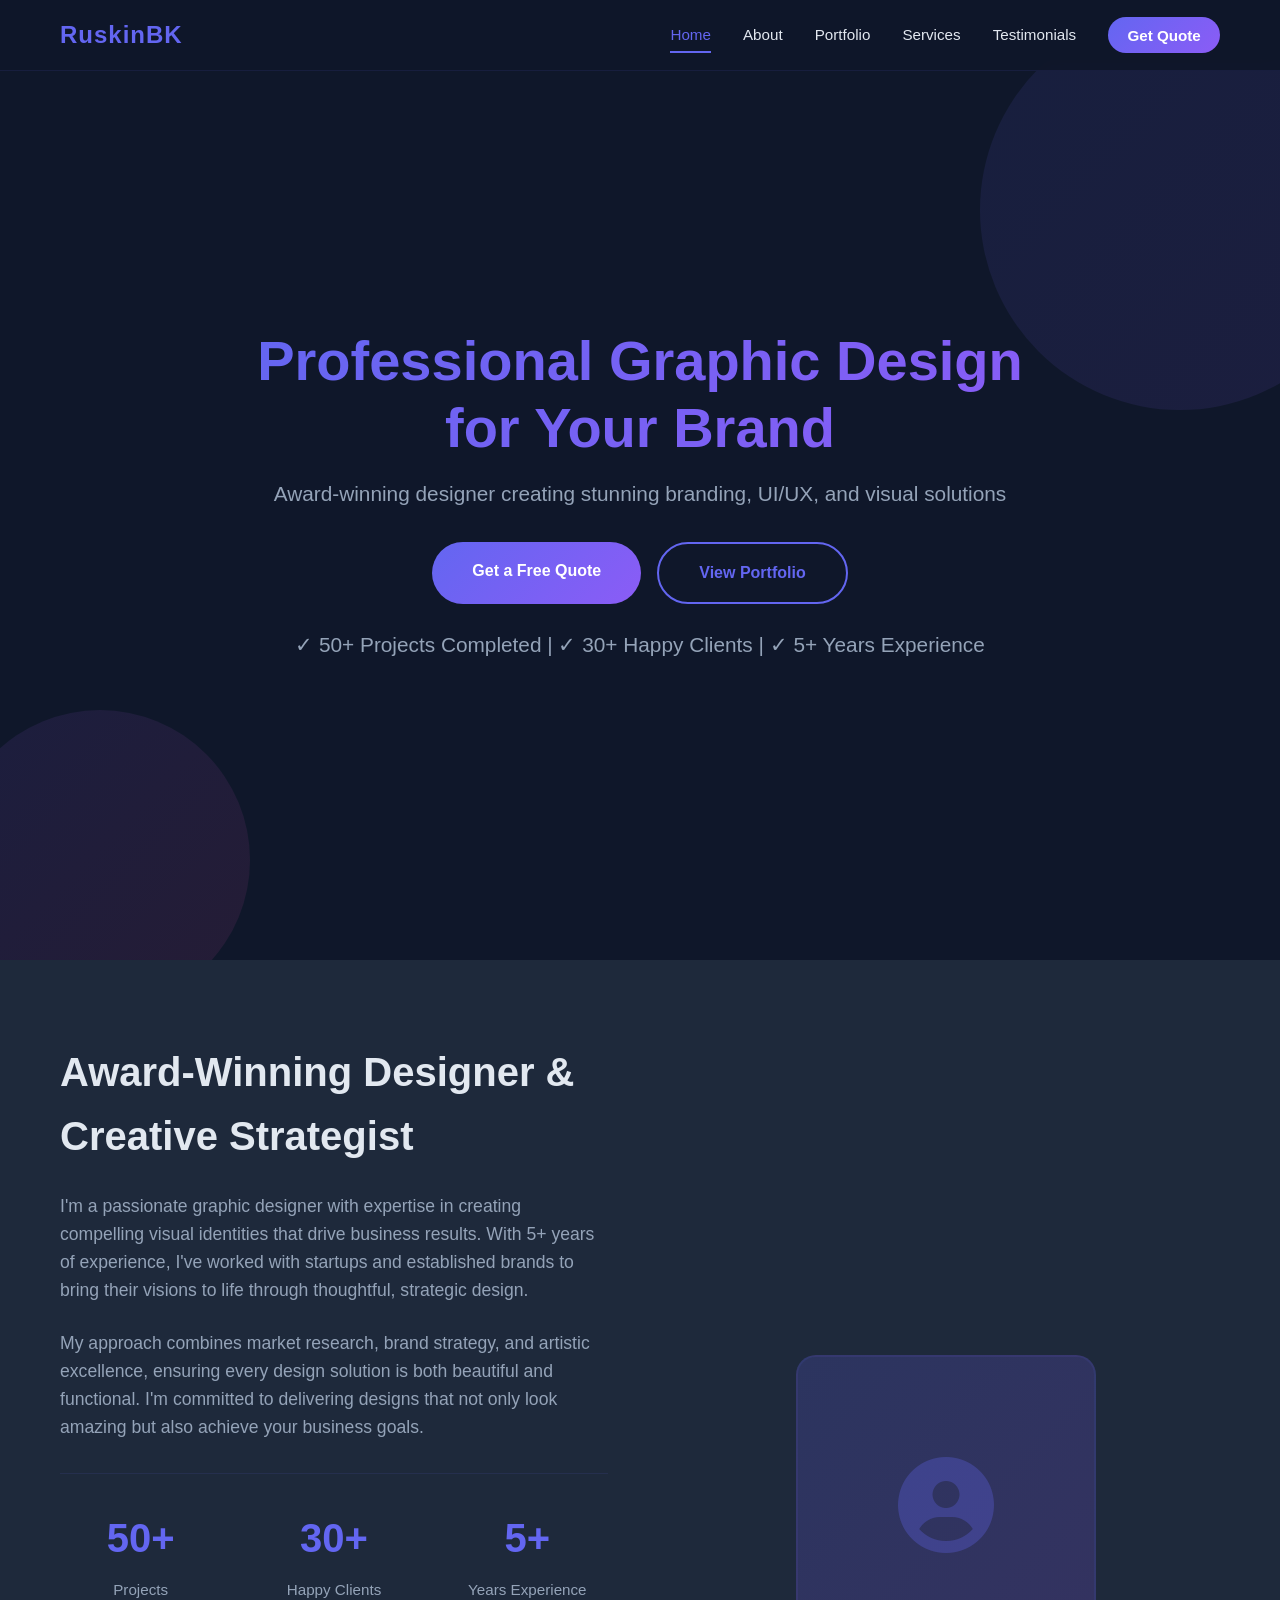
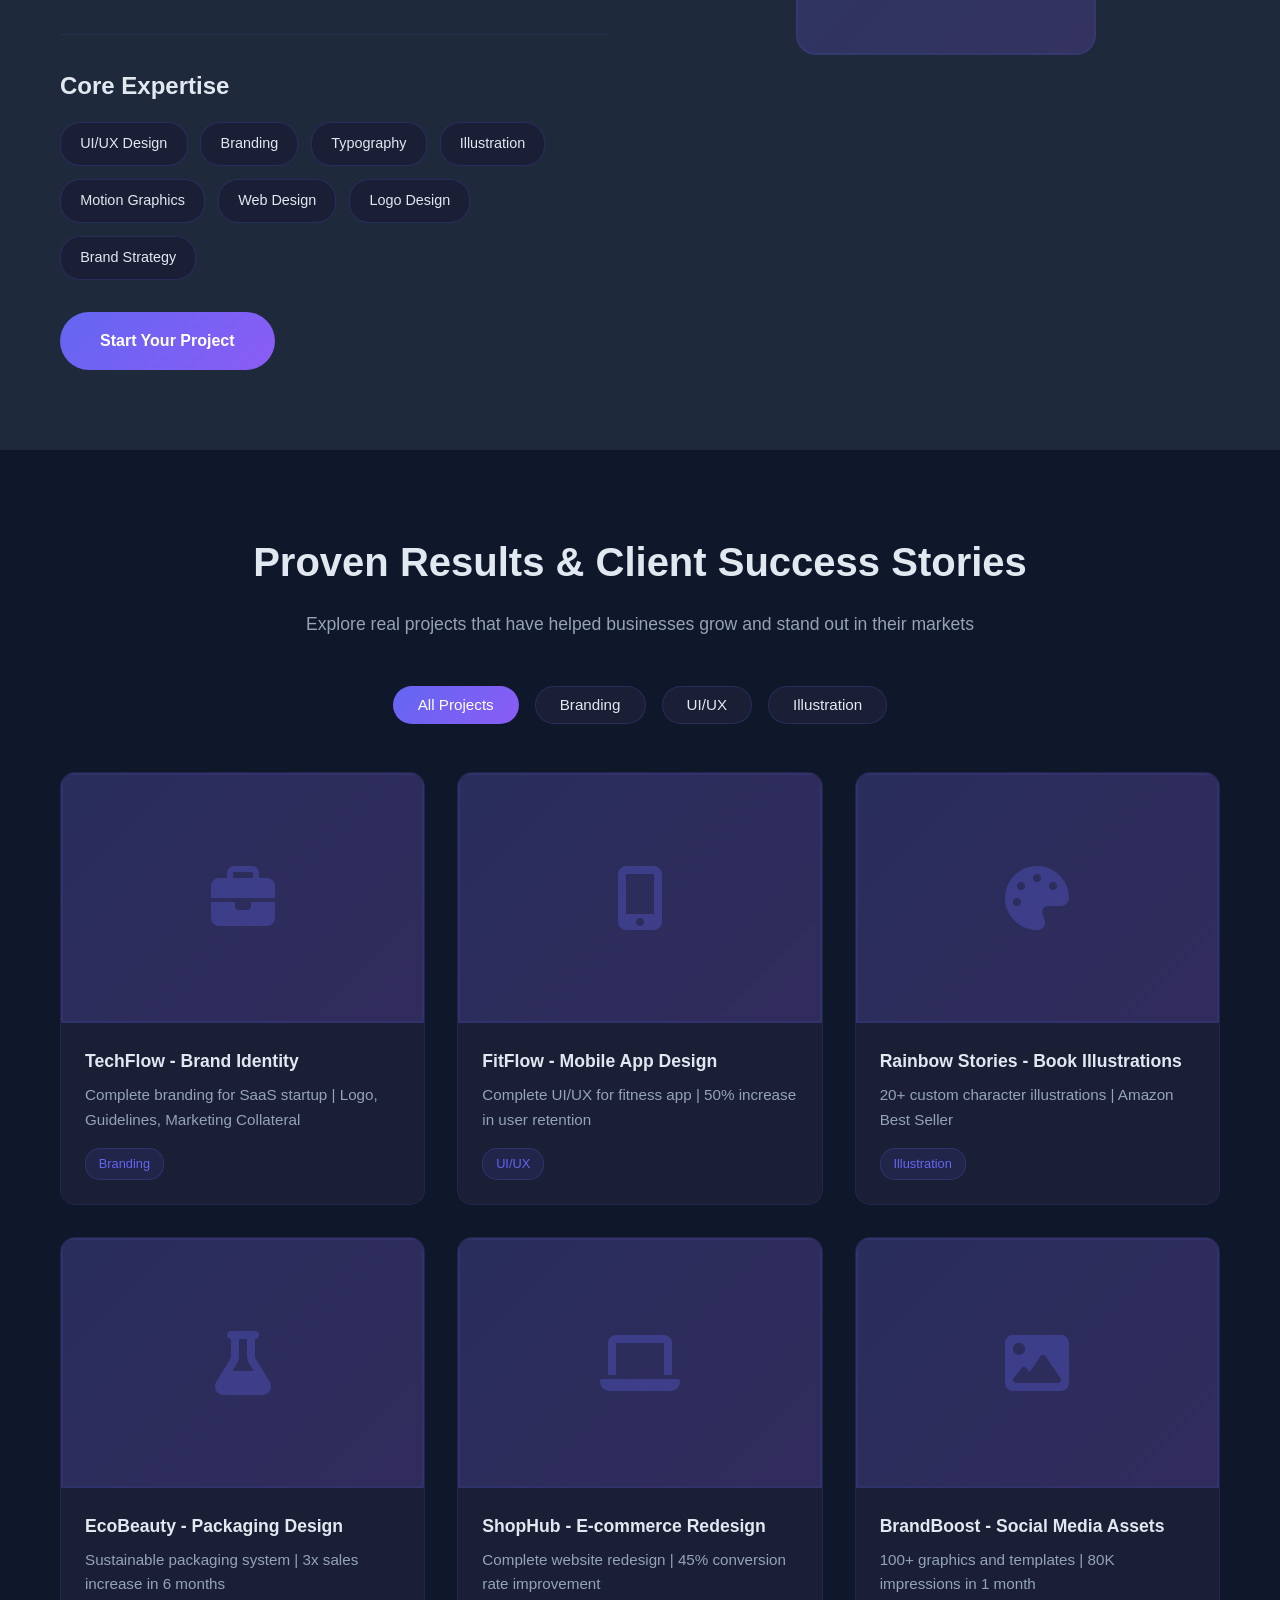
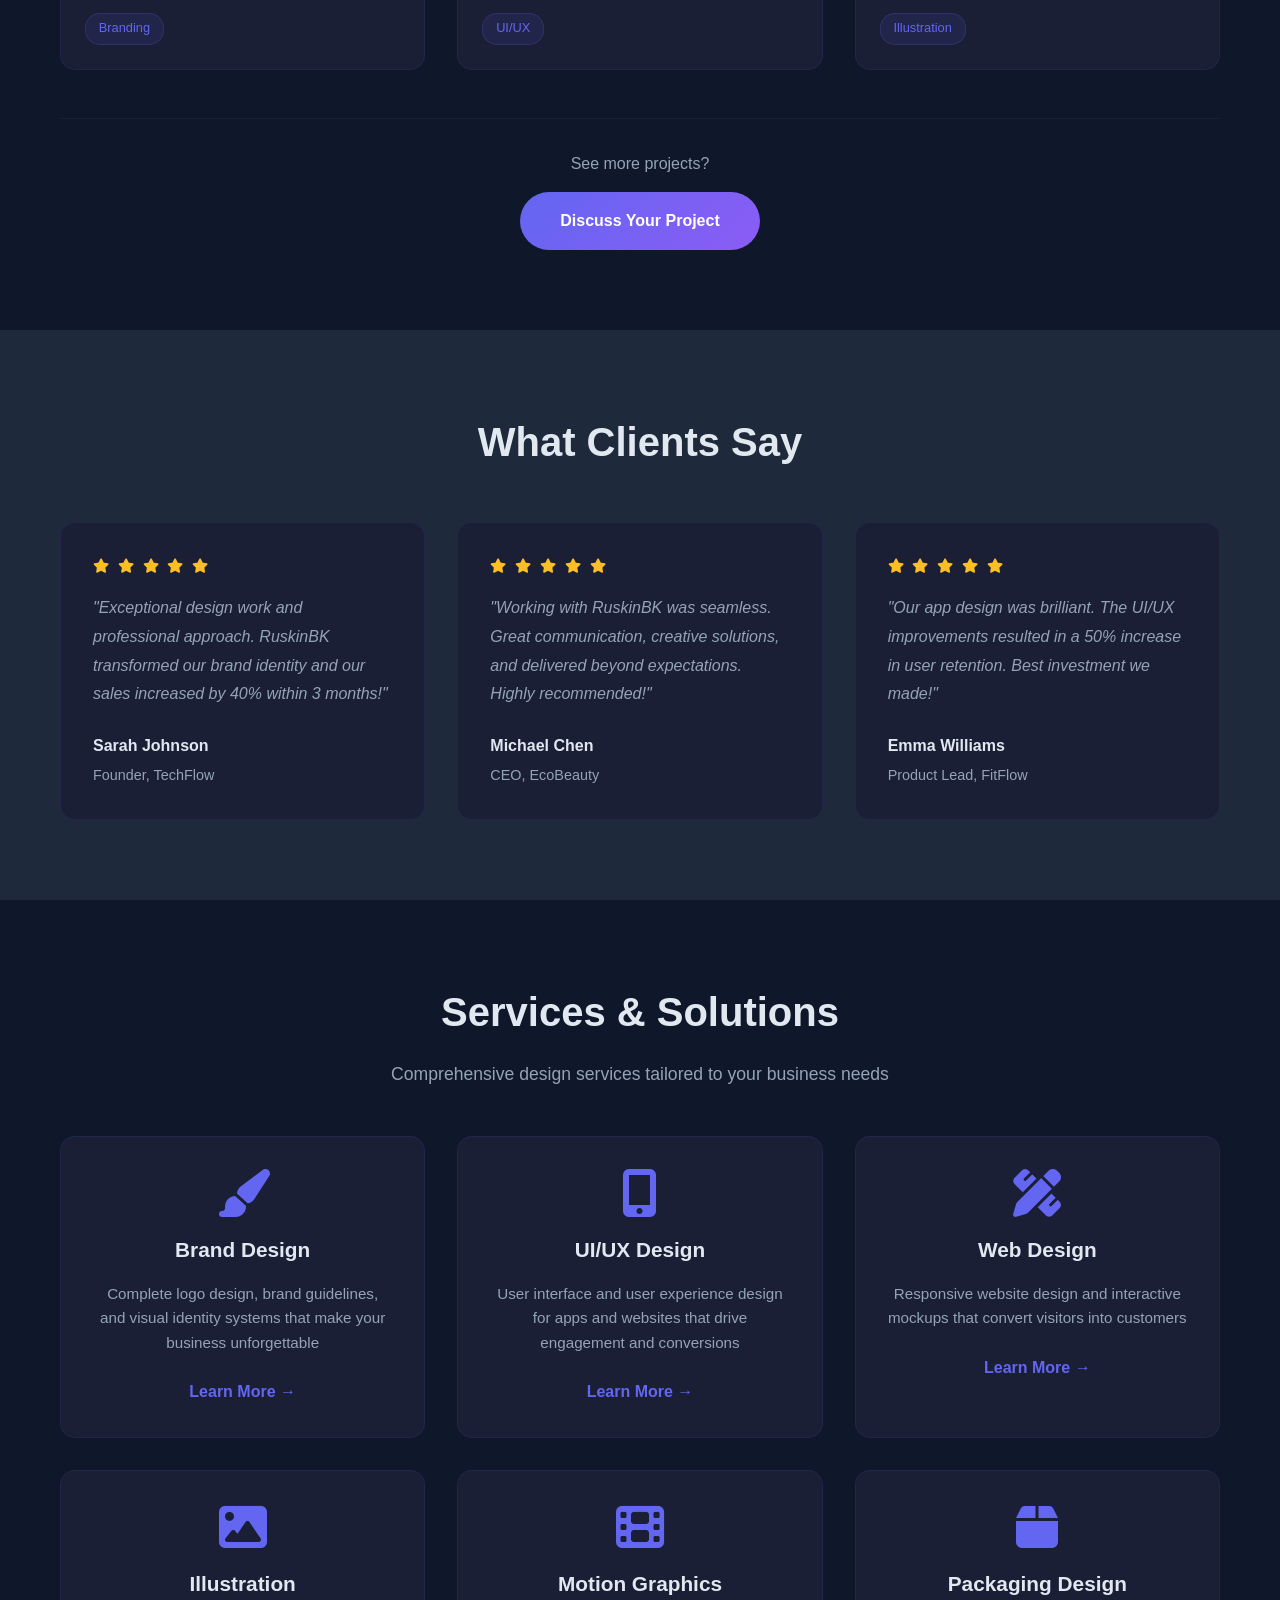
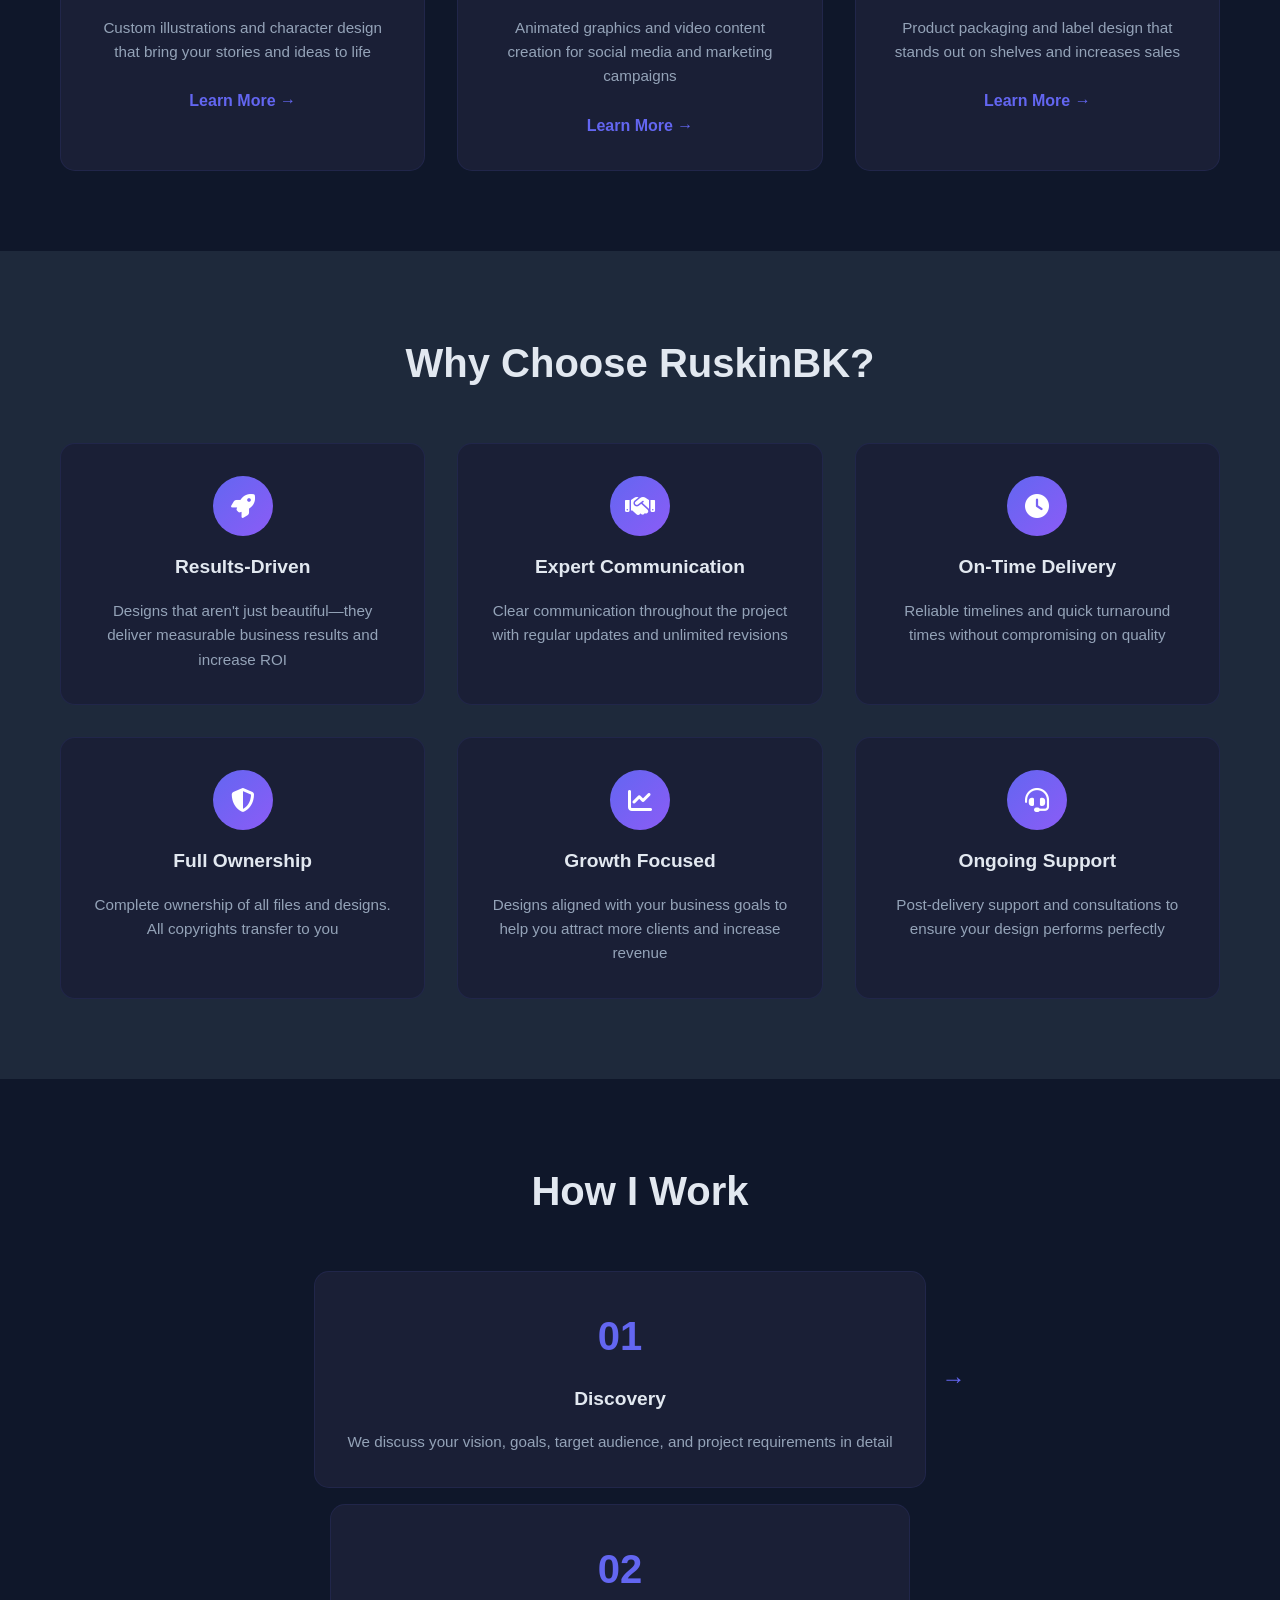
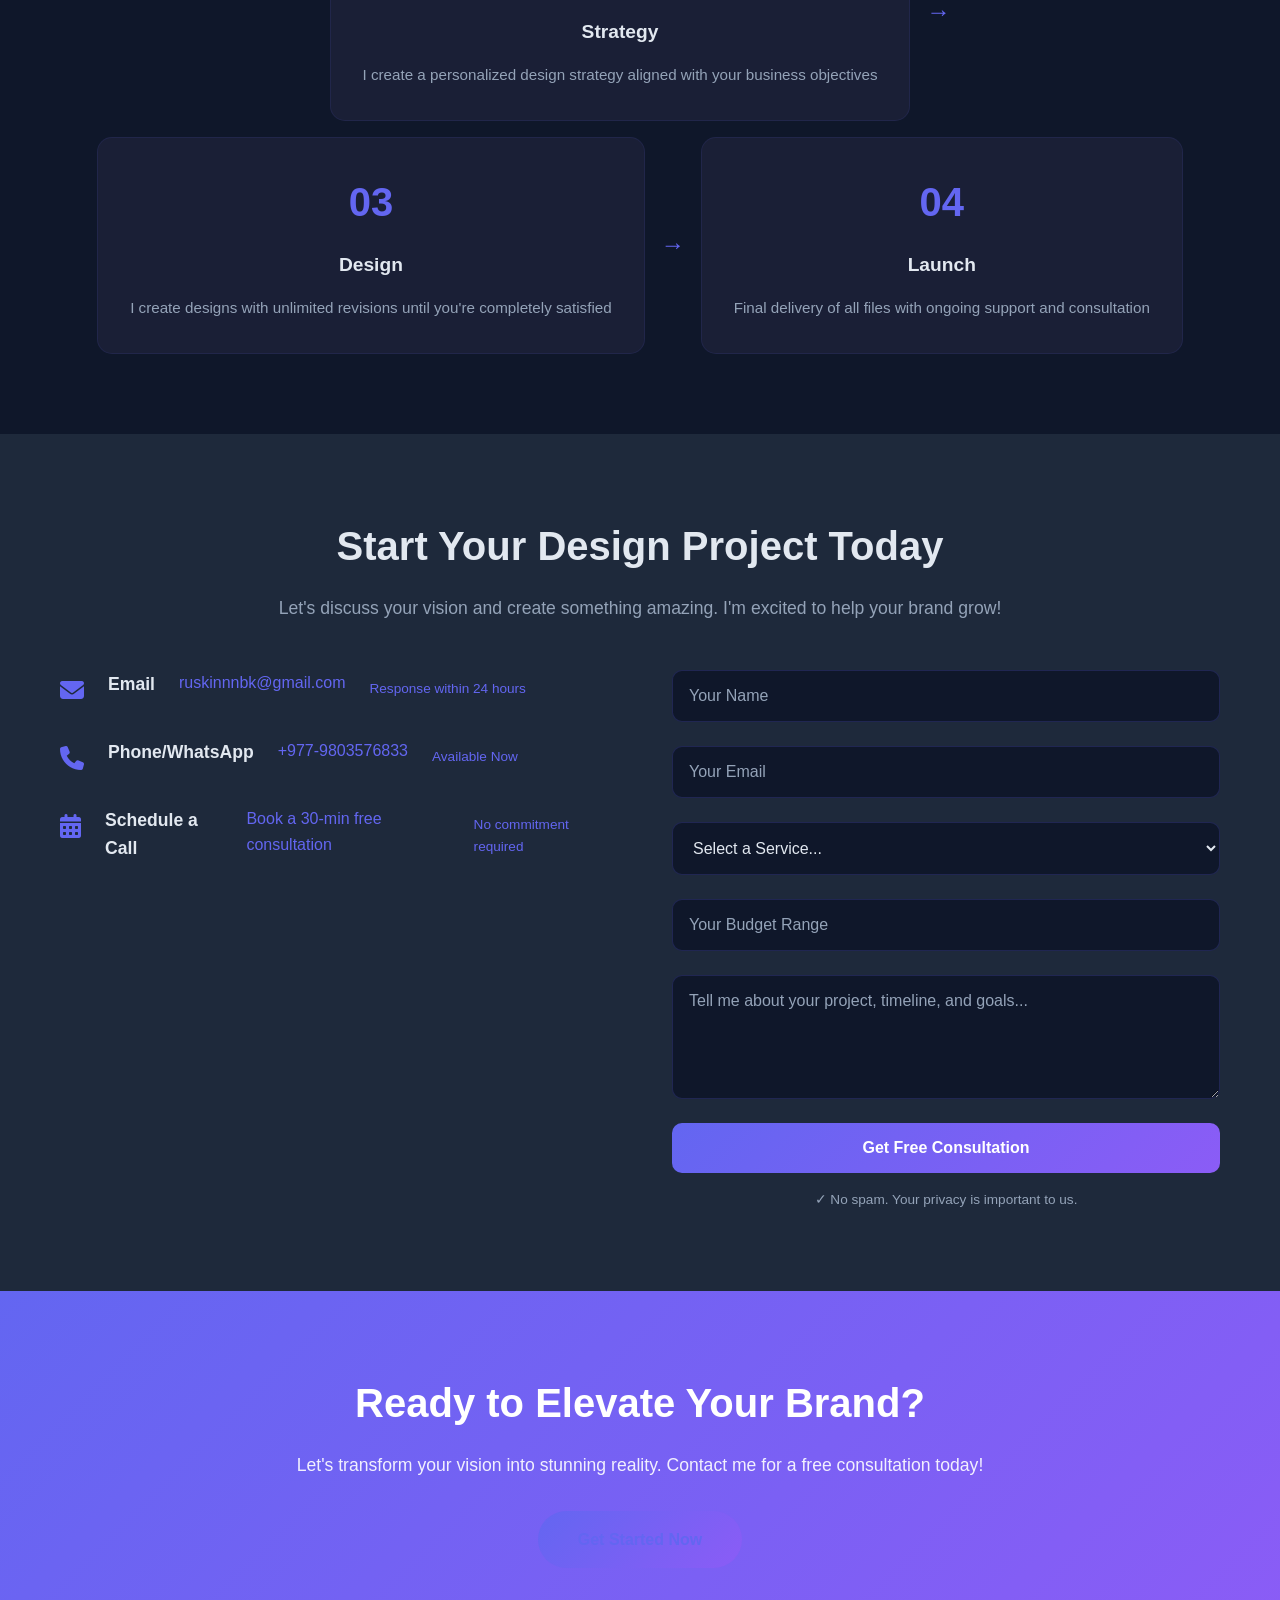
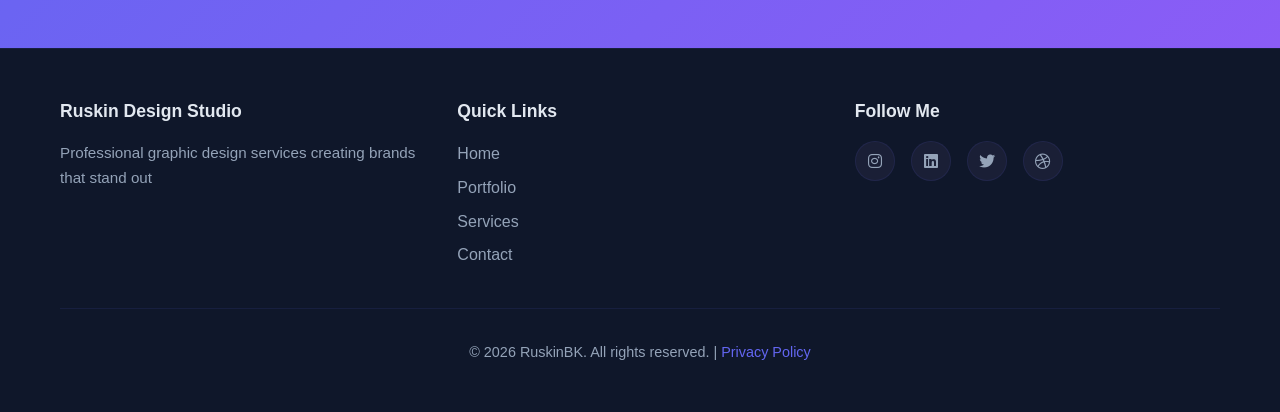
==== commit 2e81c06b: "Update contact information and footer title" ====
--- a/index.html
+++ b/index.html
@@ -441,14 +441,14 @@
                     <div class="info-item">
                         <i class="fas fa-envelope"></i>
                         <h3>Email</h3>
-                        <p><a href="mailto:your.email@example.com">your.email@example.com</a></p>
+                        <p><a href="mailto:your.email@example.com">ruskinnnbk@gmail.com</a></p>
                         <span class="response-time">Response within 24 hours</span>
                     </div>
                     <div class="info-item">
                         <i class="fas fa-phone"></i>
                         <h3>Phone/WhatsApp</h3>
-                        <p><a href="tel:+1234567890">+1 (234) 567-890</a></p>
-                        <span class="response-time">Available Mon-Fri, 9AM-6PM</span>
+                        <p><a href="tel:+1234567890">+977-9803576833</a></p>
+                        <span class="response-time">Available Now</span>
                     </div>
                     <div class="info-item">
                         <i class="fas fa-calendar-alt"></i>
@@ -503,7 +503,7 @@
         <div class="container">
             <div class="footer-content">
                 <div class="footer-section">
-                    <h4>RuskinBK Design Studio</h4>
+                    <h4>Ruskin Design Studio</h4>
                     <p>Professional graphic design services creating brands that stand out</p>
                 </div>
                 <div class="footer-section">
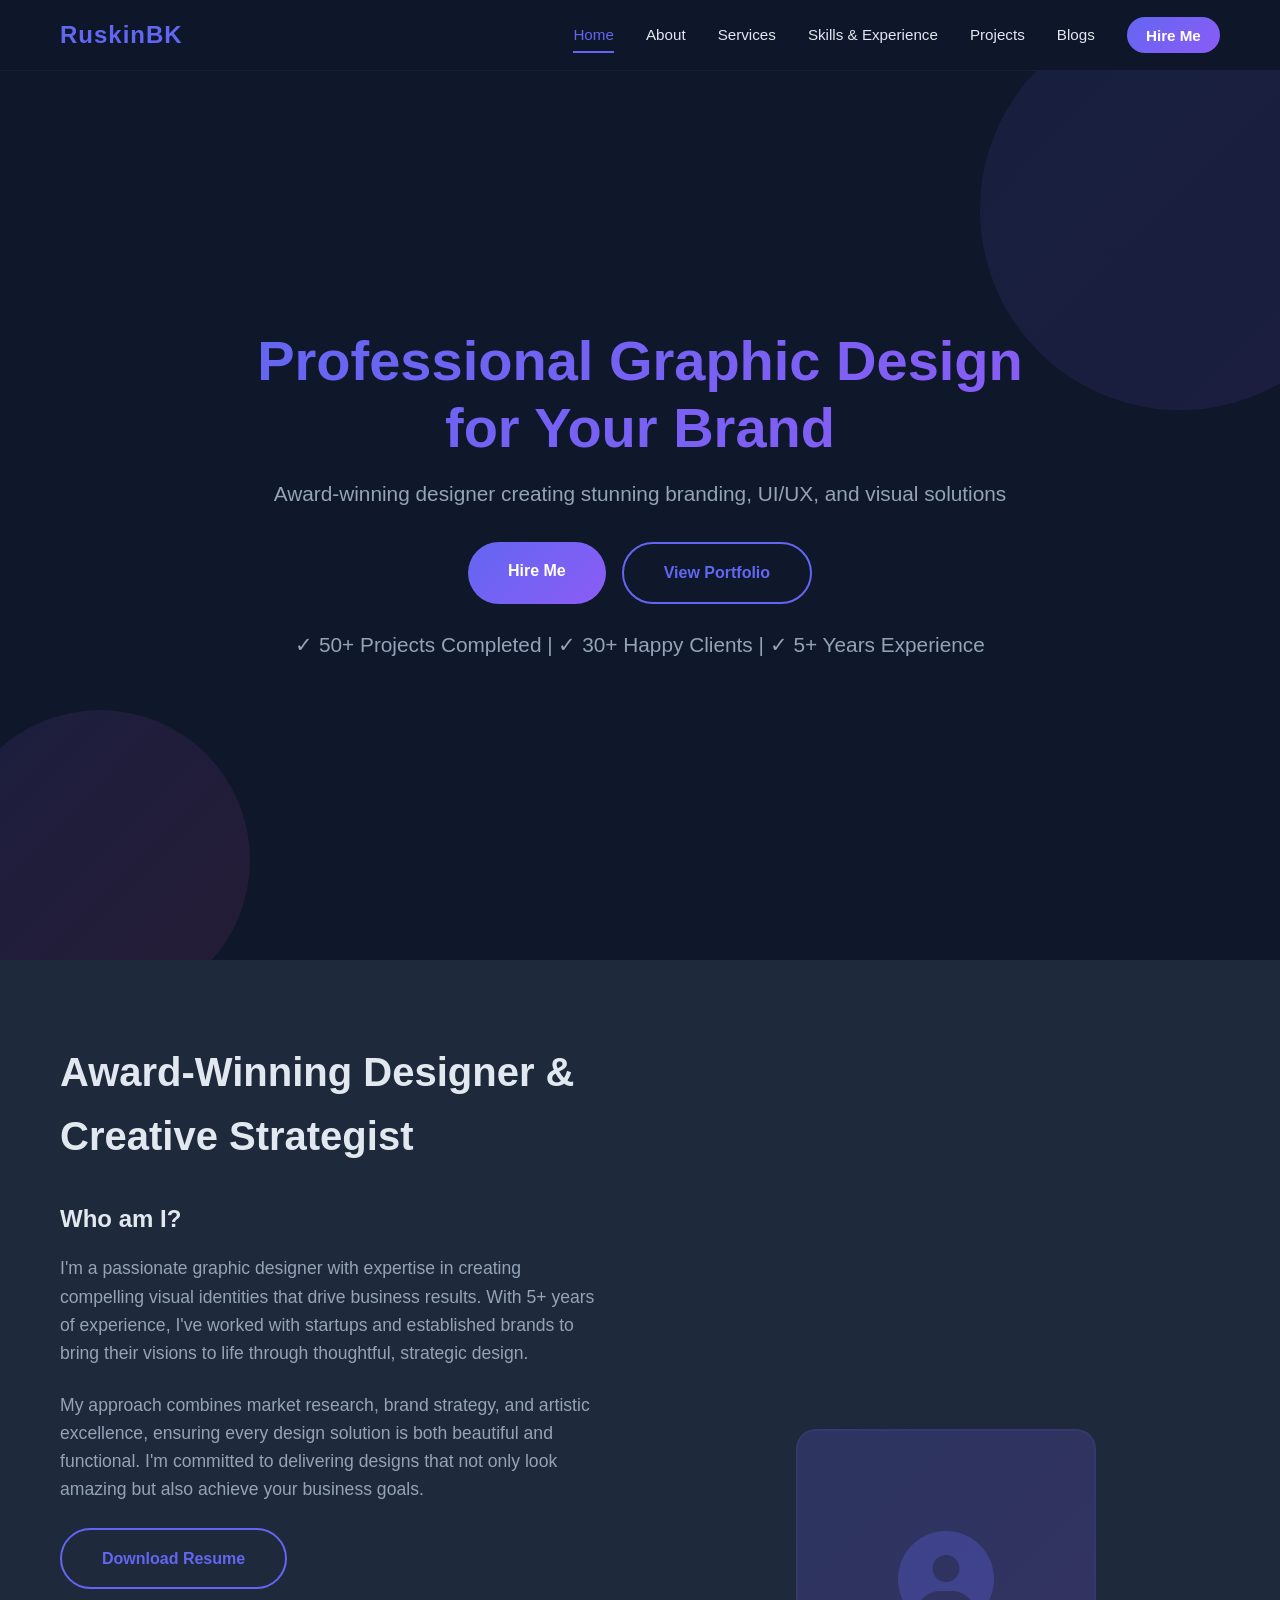
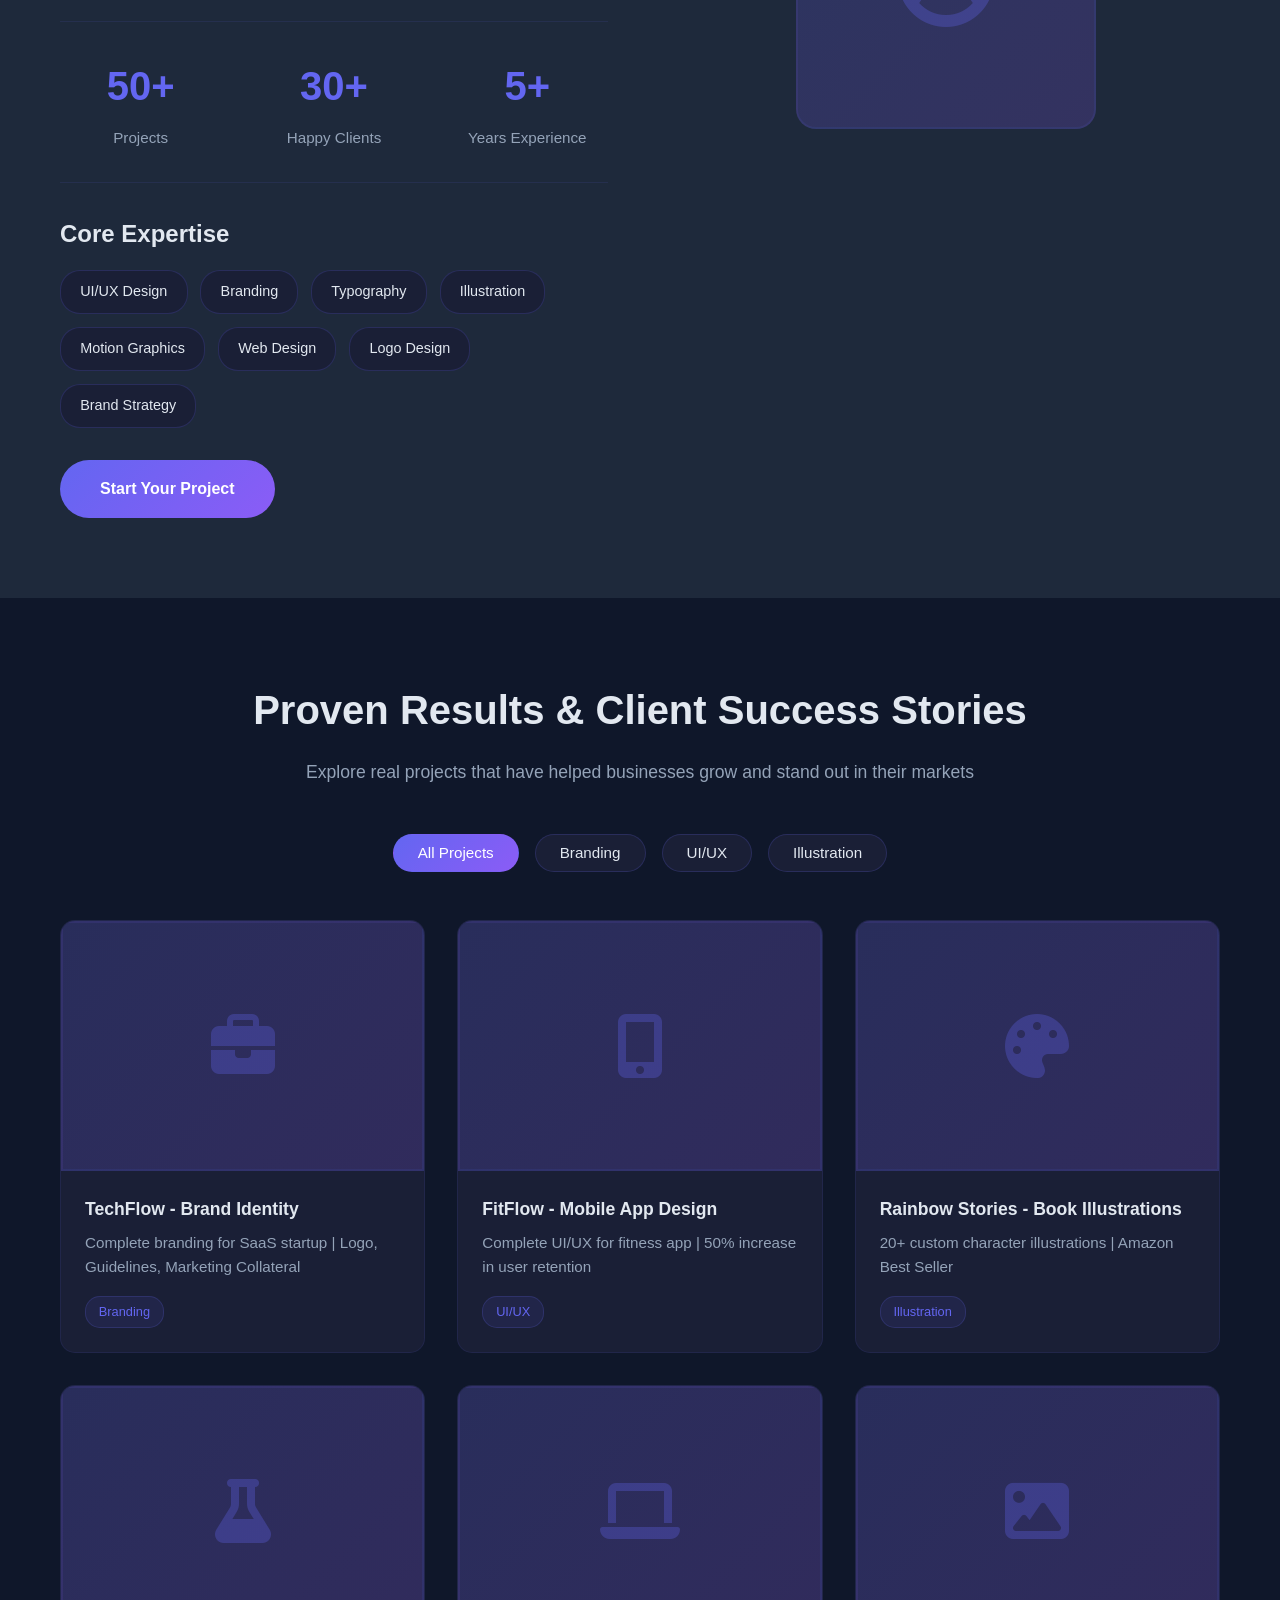
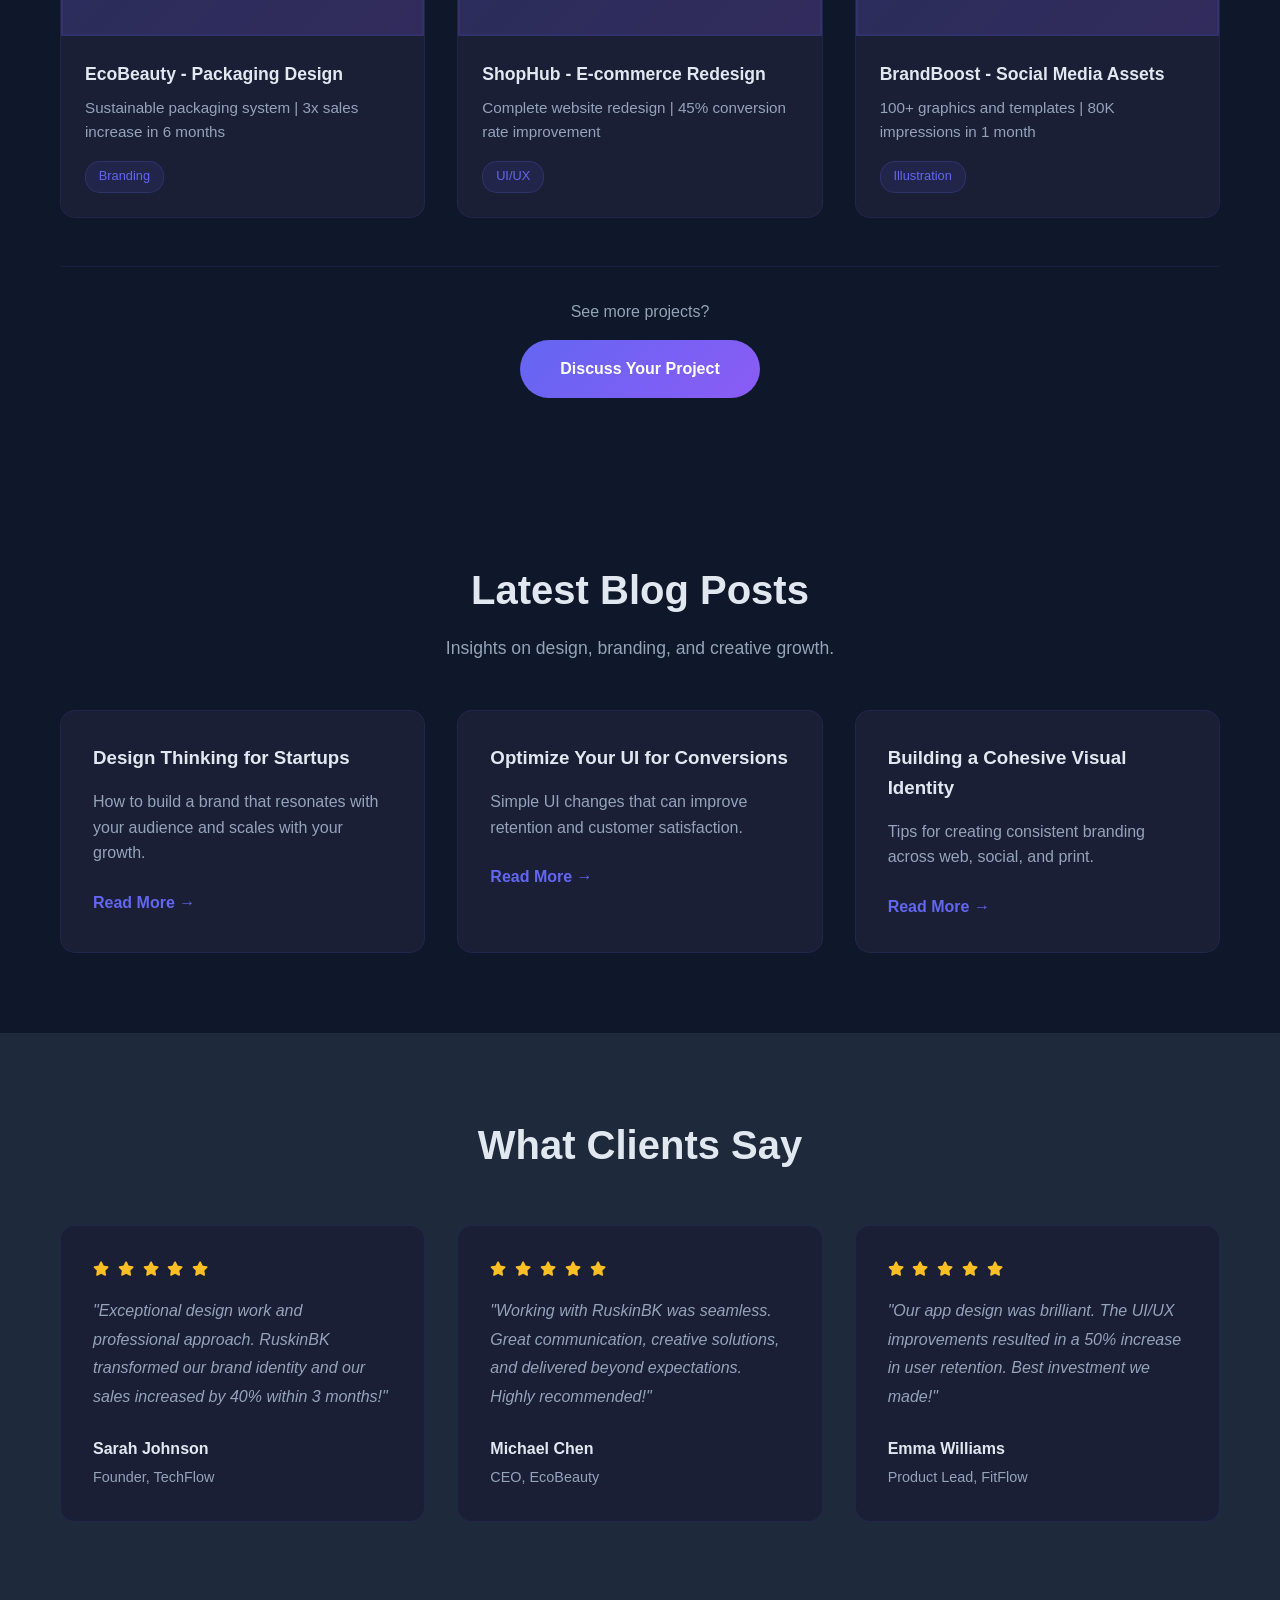
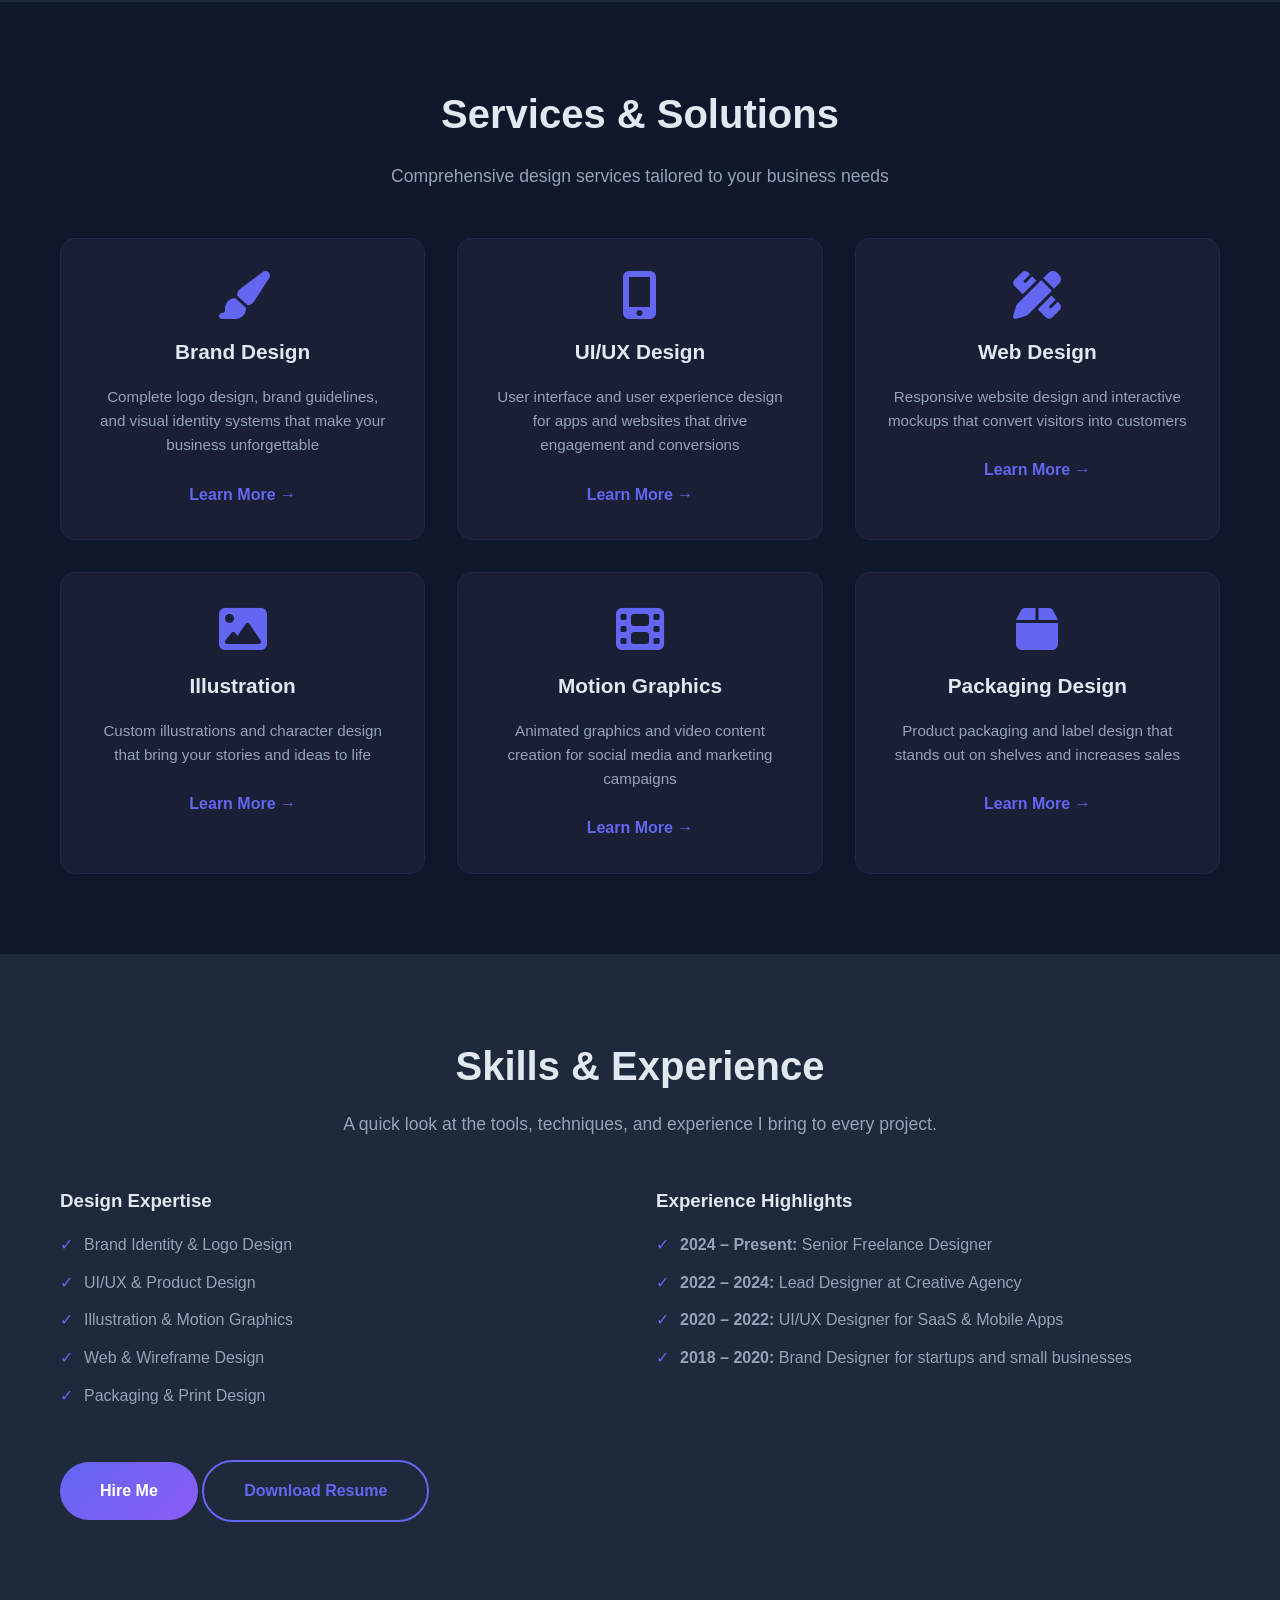
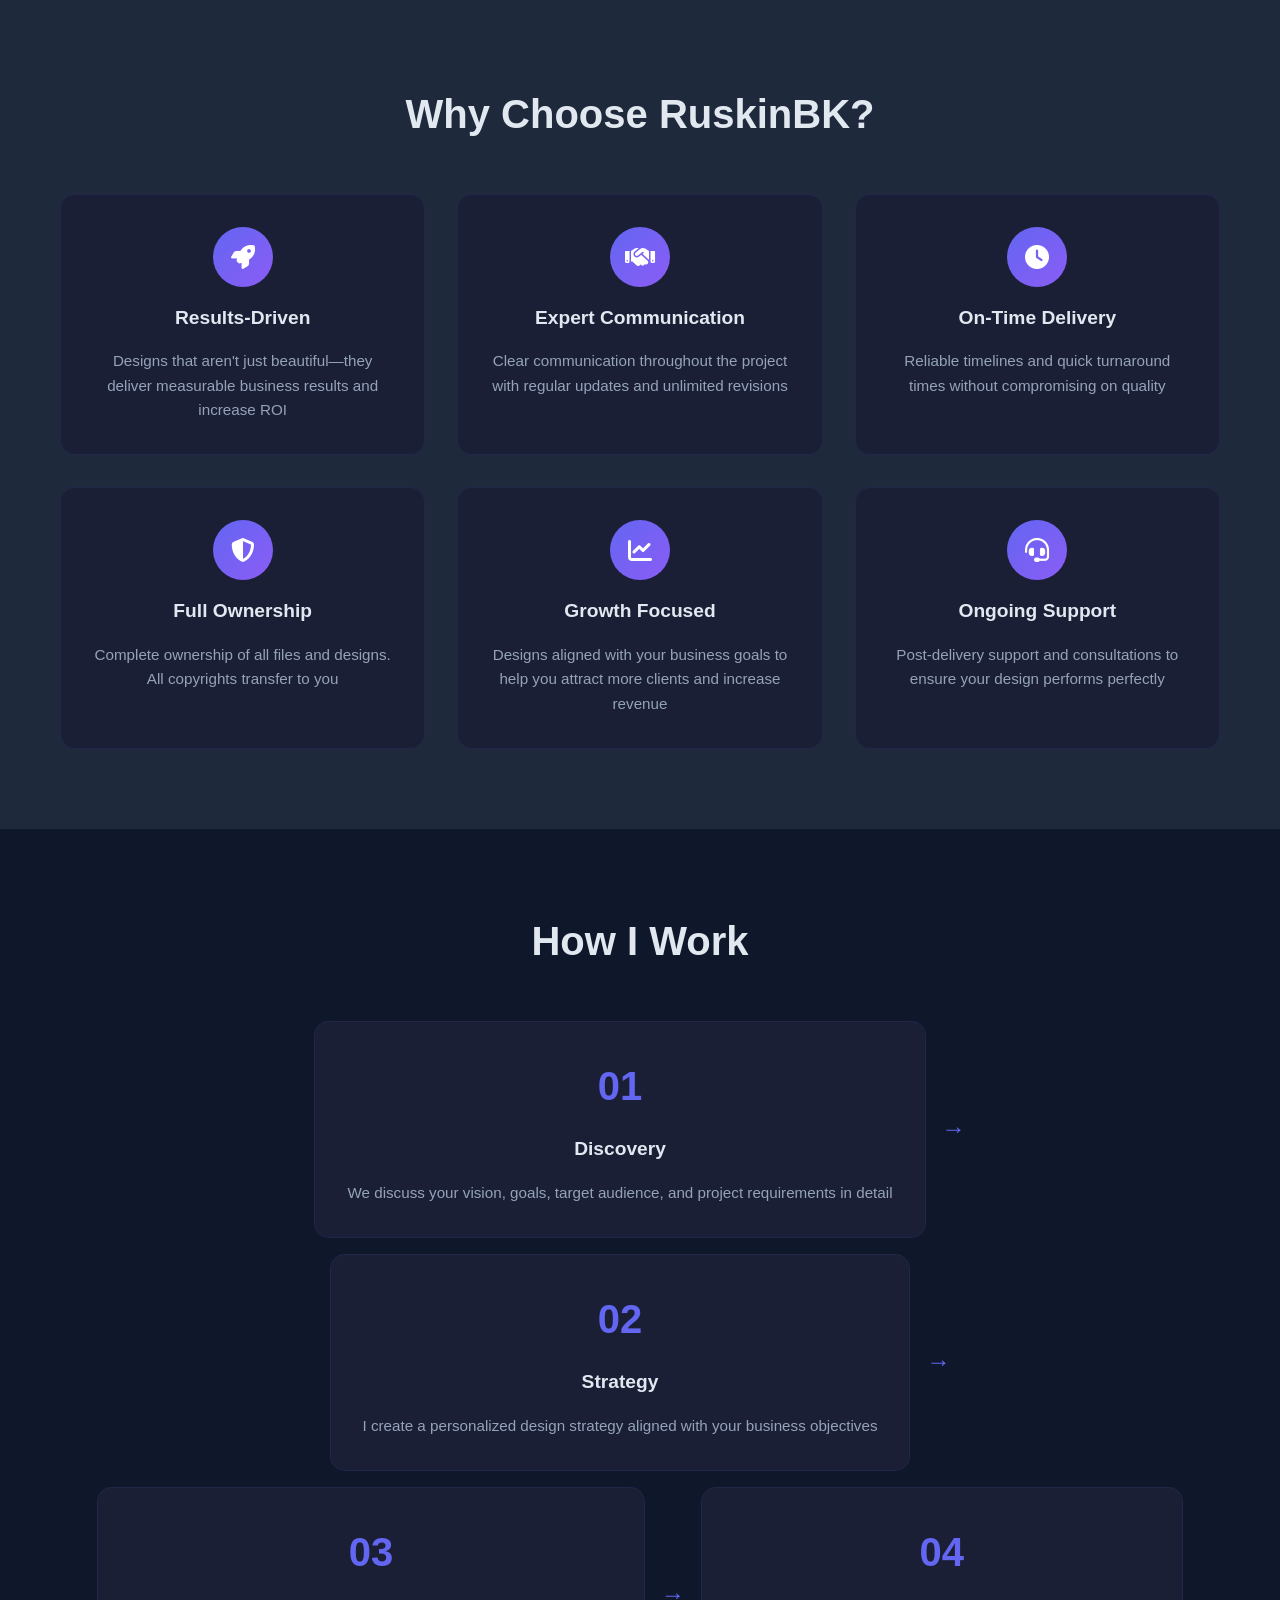
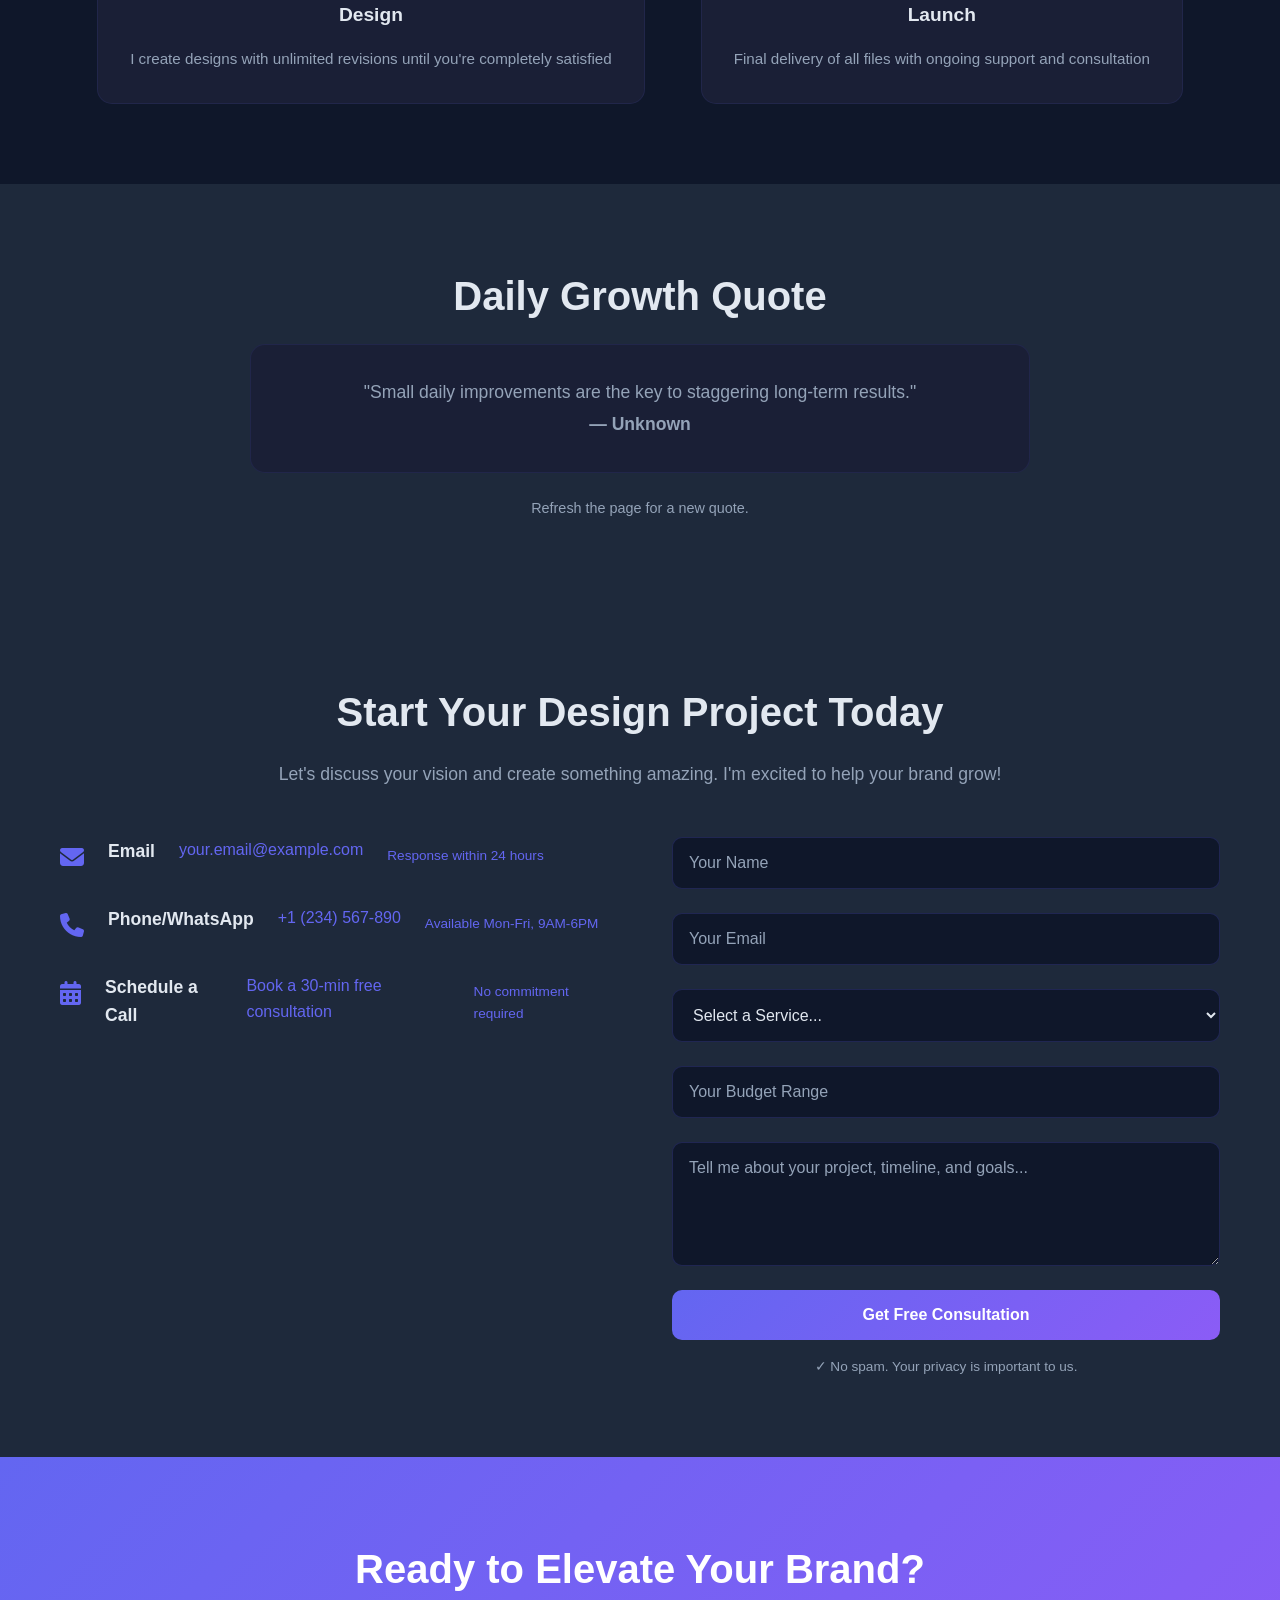
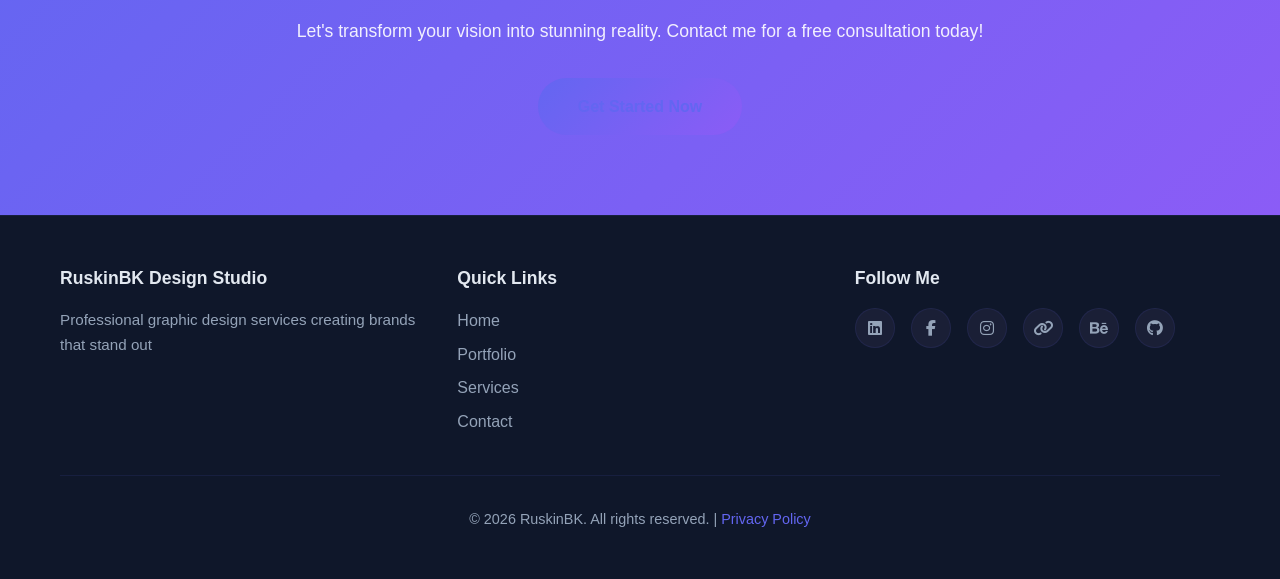
==== commit cbada6be: "Refactor code structure for improved readability and maintainability" ====
--- a/index.html
+++ b/index.html
@@ -24,13 +24,17 @@
         "jobTitle": "Graphic Designer",
         "url": "https://ruskinbk.github.io",
         "sameAs": [
-            "https://instagram.com",
-            "https://linkedin.com",
-            "https://dribbble.com"
+            "https://linkedin.com/in/yourprofile",
+            "https://facebook.com/yourprofile",
+            "https://instagram.com/yourprofile",
+            "https://linktr.ee/yourprofile",
+            "https://behance.net/yourprofile",
+            "https://github.com/ruskinbk",
+            "https://dribbble.com/yourprofile"
         ],
         "worksFor": {
             "@type": "Organization",
-            "name": "RuskinBK Design Studio"
+            "name": "Ruskin Artistry"
         }
     }
     </script>
@@ -45,10 +49,11 @@
             <ul class="nav-menu">
                 <li><a href="#home" class="nav-link">Home</a></li>
                 <li><a href="#about" class="nav-link">About</a></li>
-                <li><a href="#portfolio" class="nav-link">Portfolio</a></li>
                 <li><a href="#services" class="nav-link">Services</a></li>
-                <li><a href="#testimonials" class="nav-link">Testimonials</a></li>
-                <li><a href="#contact" class="nav-link cta-link">Get Quote</a></li>
+                <li><a href="#skills" class="nav-link">Skills &amp; Experience</a></li>
+                <li><a href="#portfolio" class="nav-link">Projects</a></li>
+                <li><a href="#blogs" class="nav-link">Blogs</a></li>
+                <li><a href="#contact" class="nav-link cta-link">Hire Me</a></li>
             </ul>
             <div class="hamburger">
                 <span></span>
@@ -64,7 +69,7 @@
             <h1>Professional Graphic Design for Your Brand</h1>
             <p>Award-winning designer creating stunning branding, UI/UX, and visual solutions</p>
             <div class="hero-ctas">
-                <a href="#contact" class="cta-button">Get a Free Quote</a>
+                <a href="#contact" class="cta-button">Hire Me</a>
                 <a href="#portfolio" class="cta-button secondary">View Portfolio</a>
             </div>
             <p class="hero-subtext">✓ 50+ Projects Completed | ✓ 30+ Happy Clients | ✓ 5+ Years Experience</p>
@@ -81,8 +86,10 @@
             <div class="about-content">
                 <div class="about-text">
                     <h2>Award-Winning Designer & Creative Strategist</h2>
+                    <h3>Who am I?</h3>
                     <p>I'm a passionate graphic designer with expertise in creating compelling visual identities that drive business results. With 5+ years of experience, I've worked with startups and established brands to bring their visions to life through thoughtful, strategic design.</p>
                     <p>My approach combines market research, brand strategy, and artistic excellence, ensuring every design solution is both beautiful and functional. I'm committed to delivering designs that not only look amazing but also achieve your business goals.</p>
+                    <a href="myresume.pdf" class="cta-button secondary" download>Download Resume</a>
                     
                     <div class="stats">
                         <div class="stat">
@@ -248,6 +255,31 @@
         </div>
     </section>
 
+    <!-- Blogs Section -->
+    <section id="blogs" class="blogs">
+        <div class="container">
+            <h2>Latest Blog Posts</h2>
+            <p class="section-intro">Insights on design, branding, and creative growth.</p>
+            <div class="blog-grid">
+                <article class="blog-card">
+                    <h3>Design Thinking for Startups</h3>
+                    <p>How to build a brand that resonates with your audience and scales with your growth.</p>
+                    <a href="https://medium.com/@ruskinbk" class="read-more" target="_blank" rel="noopener">Read More →</a>
+                </article>
+                <article class="blog-card">
+                    <h3>Optimize Your UI for Conversions</h3>
+                    <p>Simple UI changes that can improve retention and customer satisfaction.</p>
+                    <a href="https://medium.com/@ruskinbk" class="read-more" target="_blank" rel="noopener">Read More →</a>
+                </article>
+                <article class="blog-card">
+                    <h3>Building a Cohesive Visual Identity</h3>
+                    <p>Tips for creating consistent branding across web, social, and print.</p>
+                    <a href="https://medium.com/@ruskinbk" class="read-more" target="_blank" rel="noopener">Read More →</a>
+                </article>
+            </div>
+        </div>
+    </section>
+
     <!-- Testimonials Section -->
     <section id="testimonials" class="testimonials">
         <div class="container">
@@ -347,6 +379,41 @@
         </div>
     </section>
 
+    <!-- Skills & Experience Section -->
+    <section id="skills" class="skills-section">
+        <div class="container">
+            <h2>Skills &amp; Experience</h2>
+            <p class="section-intro">A quick look at the tools, techniques, and experience I bring to every project.</p>
+
+            <div class="skills-grid">
+                <div class="skill-block">
+                    <h3>Design Expertise</h3>
+                    <ul>
+                        <li>Brand Identity &amp; Logo Design</li>
+                        <li>UI/UX &amp; Product Design</li>
+                        <li>Illustration &amp; Motion Graphics</li>
+                        <li>Web &amp; Wireframe Design</li>
+                        <li>Packaging &amp; Print Design</li>
+                    </ul>
+                </div>
+                <div class="skill-block">
+                    <h3>Experience Highlights</h3>
+                    <ul class="experience-timeline">
+                        <li><strong>2024 – Present:</strong> Senior Freelance Designer</li>
+                        <li><strong>2022 – 2024:</strong> Lead Designer at Creative Agency</li>
+                        <li><strong>2020 – 2022:</strong> UI/UX Designer for SaaS &amp; Mobile Apps</li>
+                        <li><strong>2018 – 2020:</strong> Brand Designer for startups and small businesses</li>
+                    </ul>
+                </div>
+            </div>
+
+            <div class="skills-cta">
+                <a href="#contact" class="cta-button">Hire Me</a>
+                <a href="myresume.pdf" class="cta-button secondary" download>Download Resume</a>
+            </div>
+        </div>
+    </section>
+
     <!-- Why Choose Me Section -->
     <section id="why-choose" class="why-choose">
         <div class="container">
@@ -427,6 +494,18 @@
                     <p>Final delivery of all files with ongoing support and consultation</p>
                 </div>
             </div>
+        </div>
+    </section>
+
+    <!-- Motivation Section -->
+    <section id="quote" class="quote">
+        <div class="container">
+            <h2>Daily Growth Quote</h2>
+            <div class="quote-card">
+                <p id="motivational-quote">Loading inspiration...</p>
+                <p id="quote-author" class="quote-author"></p>
+            </div>
+            <p class="quote-note">Refresh the page for a new quote.</p>
         </div>
     </section>
 
@@ -441,14 +520,14 @@
                     <div class="info-item">
                         <i class="fas fa-envelope"></i>
                         <h3>Email</h3>
-                        <p><a href="mailto:your.email@example.com">ruskinnnbk@gmail.com</a></p>
+                        <p><a href="mailto:your.email@example.com">your.email@example.com</a></p>
                         <span class="response-time">Response within 24 hours</span>
                     </div>
                     <div class="info-item">
                         <i class="fas fa-phone"></i>
                         <h3>Phone/WhatsApp</h3>
-                        <p><a href="tel:+1234567890">+977-9803576833</a></p>
-                        <span class="response-time">Available Now</span>
+                        <p><a href="tel:+1234567890">+1 (234) 567-890</a></p>
+                        <span class="response-time">Available Mon-Fri, 9AM-6PM</span>
                     </div>
                     <div class="info-item">
                         <i class="fas fa-calendar-alt"></i>
@@ -503,7 +582,7 @@
         <div class="container">
             <div class="footer-content">
                 <div class="footer-section">
-                    <h4>Ruskin Design Studio</h4>
+                    <h4>RuskinBK Design Studio</h4>
                     <p>Professional graphic design services creating brands that stand out</p>
                 </div>
                 <div class="footer-section">
@@ -518,10 +597,12 @@
                 <div class="footer-section">
                     <h4>Follow Me</h4>
                     <div class="social-links">
-                        <a href="#" title="Instagram"><i class="fab fa-instagram"></i></a>
-                        <a href="#" title="LinkedIn"><i class="fab fa-linkedin"></i></a>
-                        <a href="#" title="Twitter"><i class="fab fa-twitter"></i></a>
-                        <a href="#" title="Dribbble"><i class="fab fa-dribbble"></i></a>
+                        <a href="https://linkedin.com/in/yourprofile" title="LinkedIn" target="_blank" rel="noopener"><i class="fab fa-linkedin"></i></a>
+                        <a href="https://facebook.com/yourprofile" title="Facebook" target="_blank" rel="noopener"><i class="fab fa-facebook-f"></i></a>
+                        <a href="https://instagram.com/yourprofile" title="Instagram" target="_blank" rel="noopener"><i class="fab fa-instagram"></i></a>
+                        <a href="https://linktr.ee/yourprofile" title="Linktree" target="_blank" rel="noopener"><i class="fas fa-link"></i></a>
+                        <a href="https://behance.net/yourprofile" title="Behance" target="_blank" rel="noopener"><i class="fab fa-behance"></i></a>
+                        <a href="https://github.com/ruskinbk" title="GitHub" target="_blank" rel="noopener"><i class="fab fa-github"></i></a>
                     </div>
                 </div>
             </div>
--- a/styles.css
+++ b/styles.css
@@ -923,6 +923,157 @@
     background-color: rgba(255, 255, 255, 0.9);
 }
 
+/* Skills & Experience Section */
+.skills-section {
+    padding: 80px 0;
+    background-color: var(--light-bg);
+}
+
+.skills-section h2 {
+    font-size: 2.5rem;
+    text-align: center;
+    margin-bottom: 0.75rem;
+    color: var(--text-light);
+}
+
+.skills-section .section-intro {
+    text-align: center;
+    color: var(--text-muted);
+    margin-bottom: 3rem;
+    font-size: 1.1rem;
+}
+
+.skills-grid {
+    display: grid;
+    grid-template-columns: repeat(auto-fit, minmax(280px, 1fr));
+    gap: 2rem;
+    margin-bottom: 2.5rem;
+}
+
+.skill-block h3 {
+    color: var(--text-light);
+    margin-bottom: 1rem;
+}
+
+.skill-block ul {
+    list-style: none;
+    color: var(--text-muted);
+    padding-left: 0;
+}
+
+.skill-block li {
+    margin-bottom: 0.75rem;
+    position: relative;
+    padding-left: 1.5rem;
+}
+
+.skill-block li::before {
+    content: '✓';
+    position: absolute;
+    left: 0;
+    color: var(--primary-color);
+}
+
+/* Blog Section */
+.blogs {
+    padding: 80px 0;
+    background-color: var(--dark-bg);
+}
+
+.blogs h2 {
+    font-size: 2.5rem;
+    text-align: center;
+    margin-bottom: 0.75rem;
+    color: var(--text-light);
+}
+
+.blogs .section-intro {
+    text-align: center;
+    color: var(--text-muted);
+    margin-bottom: 3rem;
+    font-size: 1.1rem;
+}
+
+.blog-grid {
+    display: grid;
+    grid-template-columns: repeat(auto-fit, minmax(280px, 1fr));
+    gap: 2rem;
+}
+
+.blog-card {
+    background-color: var(--card-bg);
+    padding: 2rem;
+    border-radius: 15px;
+    border: 1px solid rgba(99, 102, 241, 0.1);
+    transition: all 0.3s ease;
+}
+
+.blog-card:hover {
+    transform: translateY(-5px);
+    border-color: var(--primary-color);
+}
+
+.blog-card h3 {
+    color: var(--text-light);
+    margin-bottom: 1rem;
+}
+
+.blog-card p {
+    color: var(--text-muted);
+    margin-bottom: 1.5rem;
+}
+
+.read-more {
+    color: var(--primary-color);
+    font-weight: 600;
+    text-decoration: none;
+}
+
+.read-more:hover {
+    color: var(--secondary-color);
+}
+
+/* Quote Section */
+.quote {
+    padding: 80px 0;
+    background-color: var(--light-bg);
+    text-align: center;
+}
+
+.quote h2 {
+    font-size: 2.5rem;
+    margin-bottom: 1rem;
+    color: var(--text-light);
+}
+
+.quote-card {
+    max-width: 780px;
+    margin: 0 auto 1.5rem;
+    padding: 2rem;
+    background-color: var(--card-bg);
+    border-radius: 15px;
+    border: 1px solid rgba(99, 102, 241, 0.1);
+}
+
+.quote-card p {
+    margin: 0;
+    line-height: 1.8;
+    color: var(--text-muted);
+    font-size: 1.1rem;
+}
+
+.quote-author {
+    margin-top: 1rem;
+    color: var(--primary-color);
+    font-weight: 600;
+    font-size: 0.95rem;
+}
+
+.quote-note {
+    color: var(--text-muted);
+    font-size: 0.9rem;
+}
+
 /* Footer */
 .footer {
     background-color: var(--dark-bg);
@@ -1111,6 +1262,9 @@
     .about,
     .portfolio,
     .services,
+    .skills-section,
+    .blogs,
+    .quote,
     .contact,
     .testimonials,
     .why-choose,
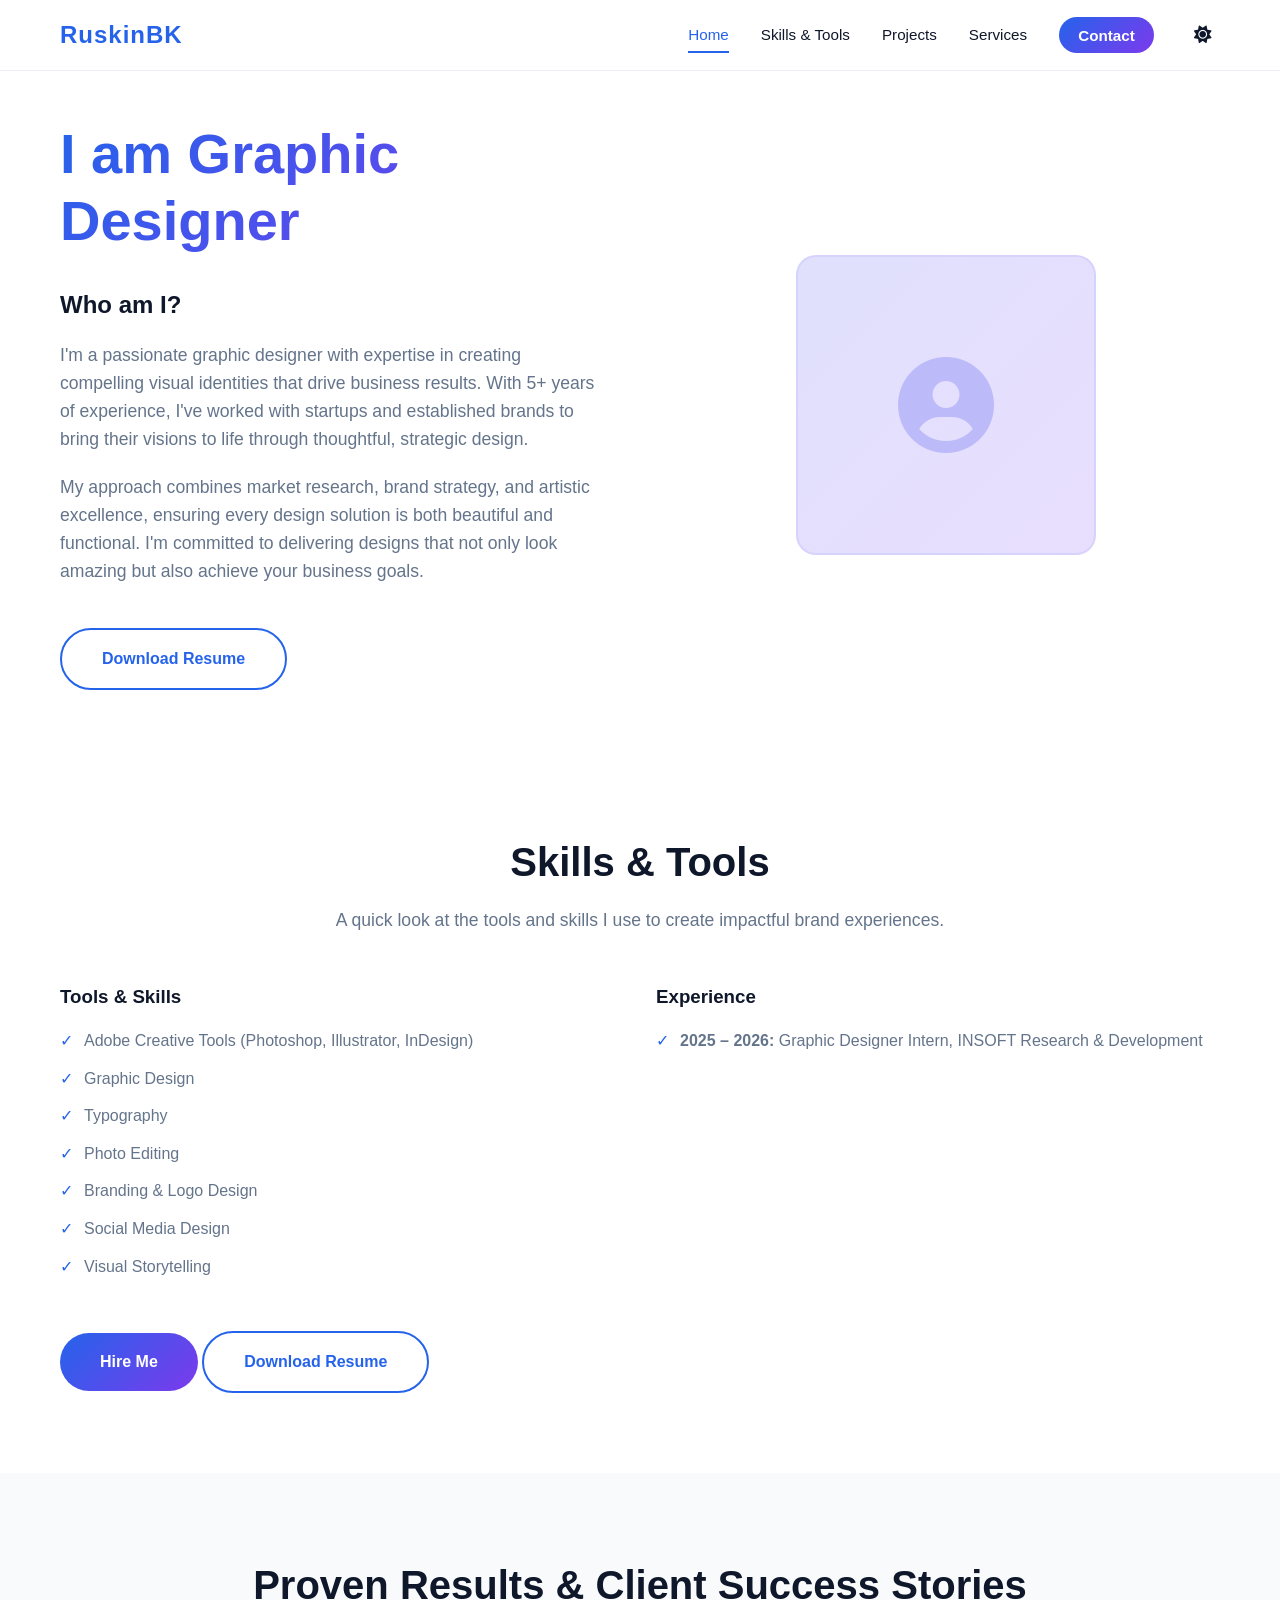
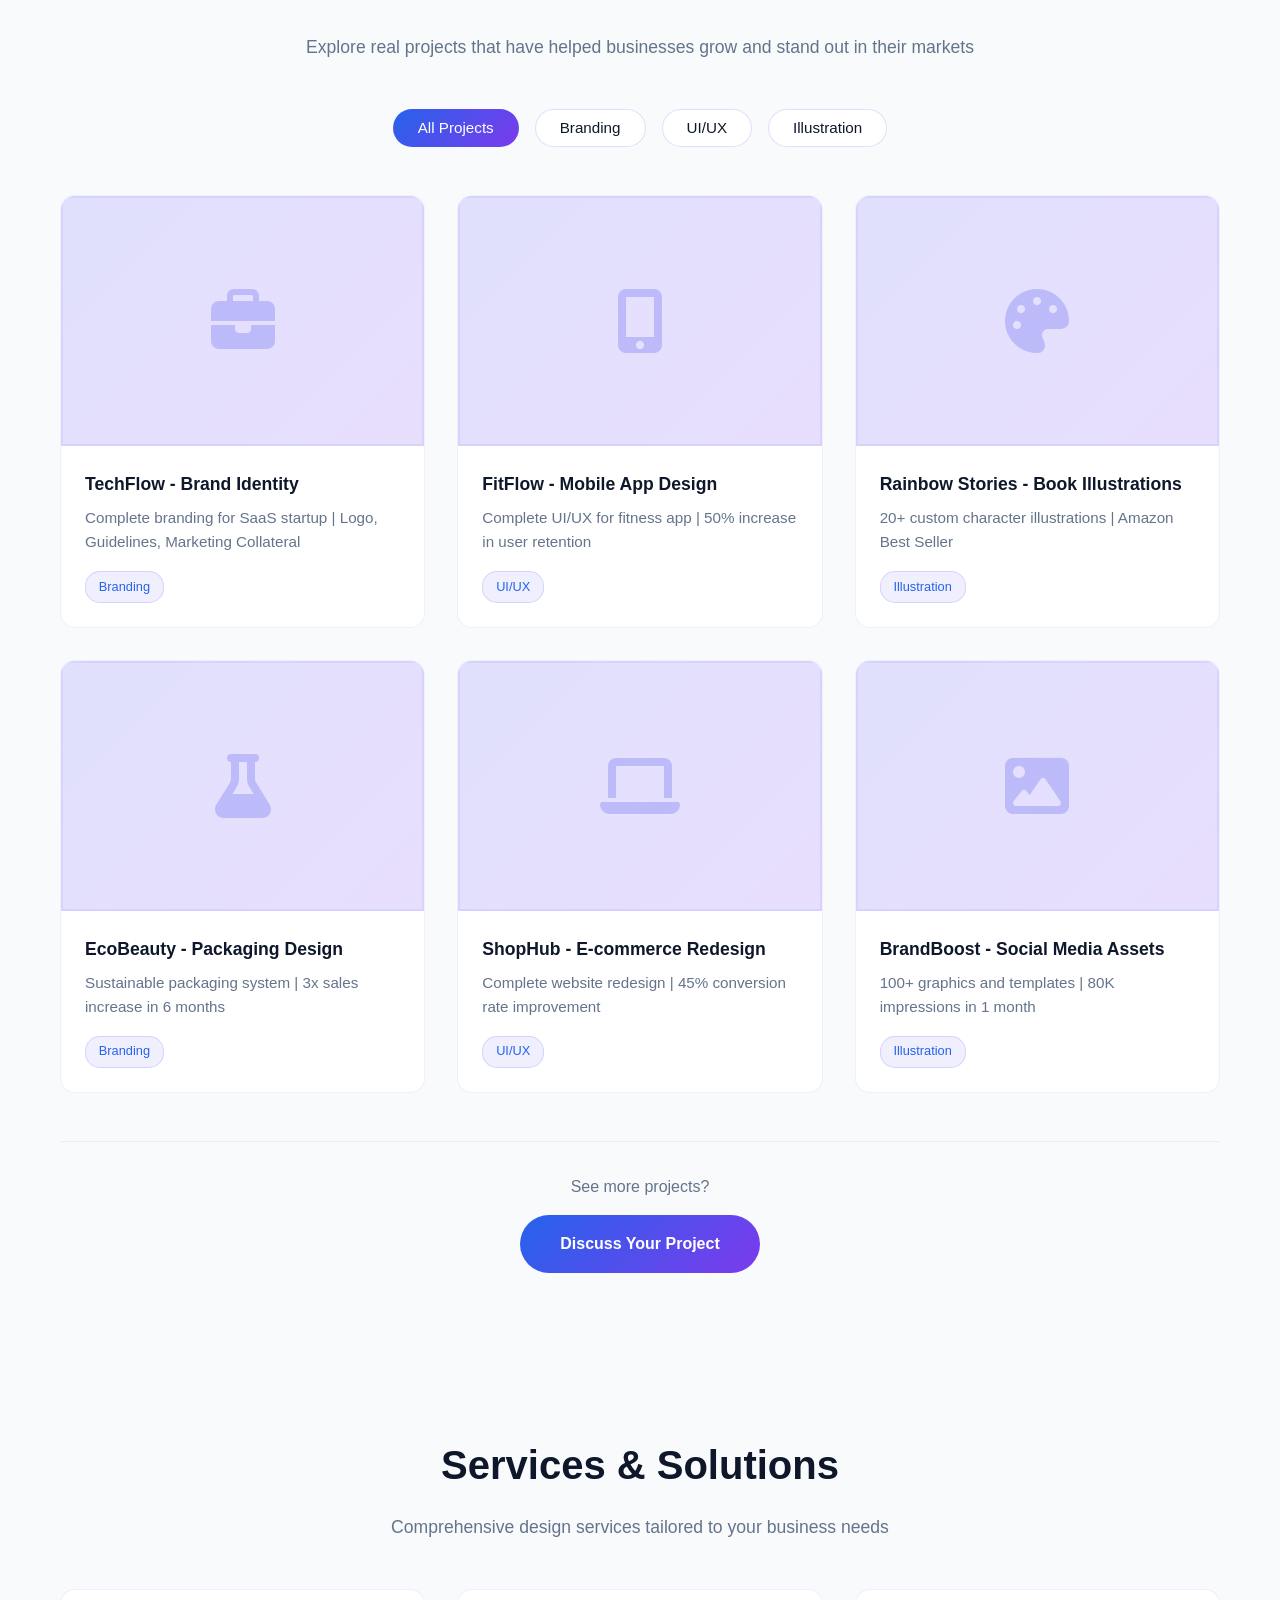
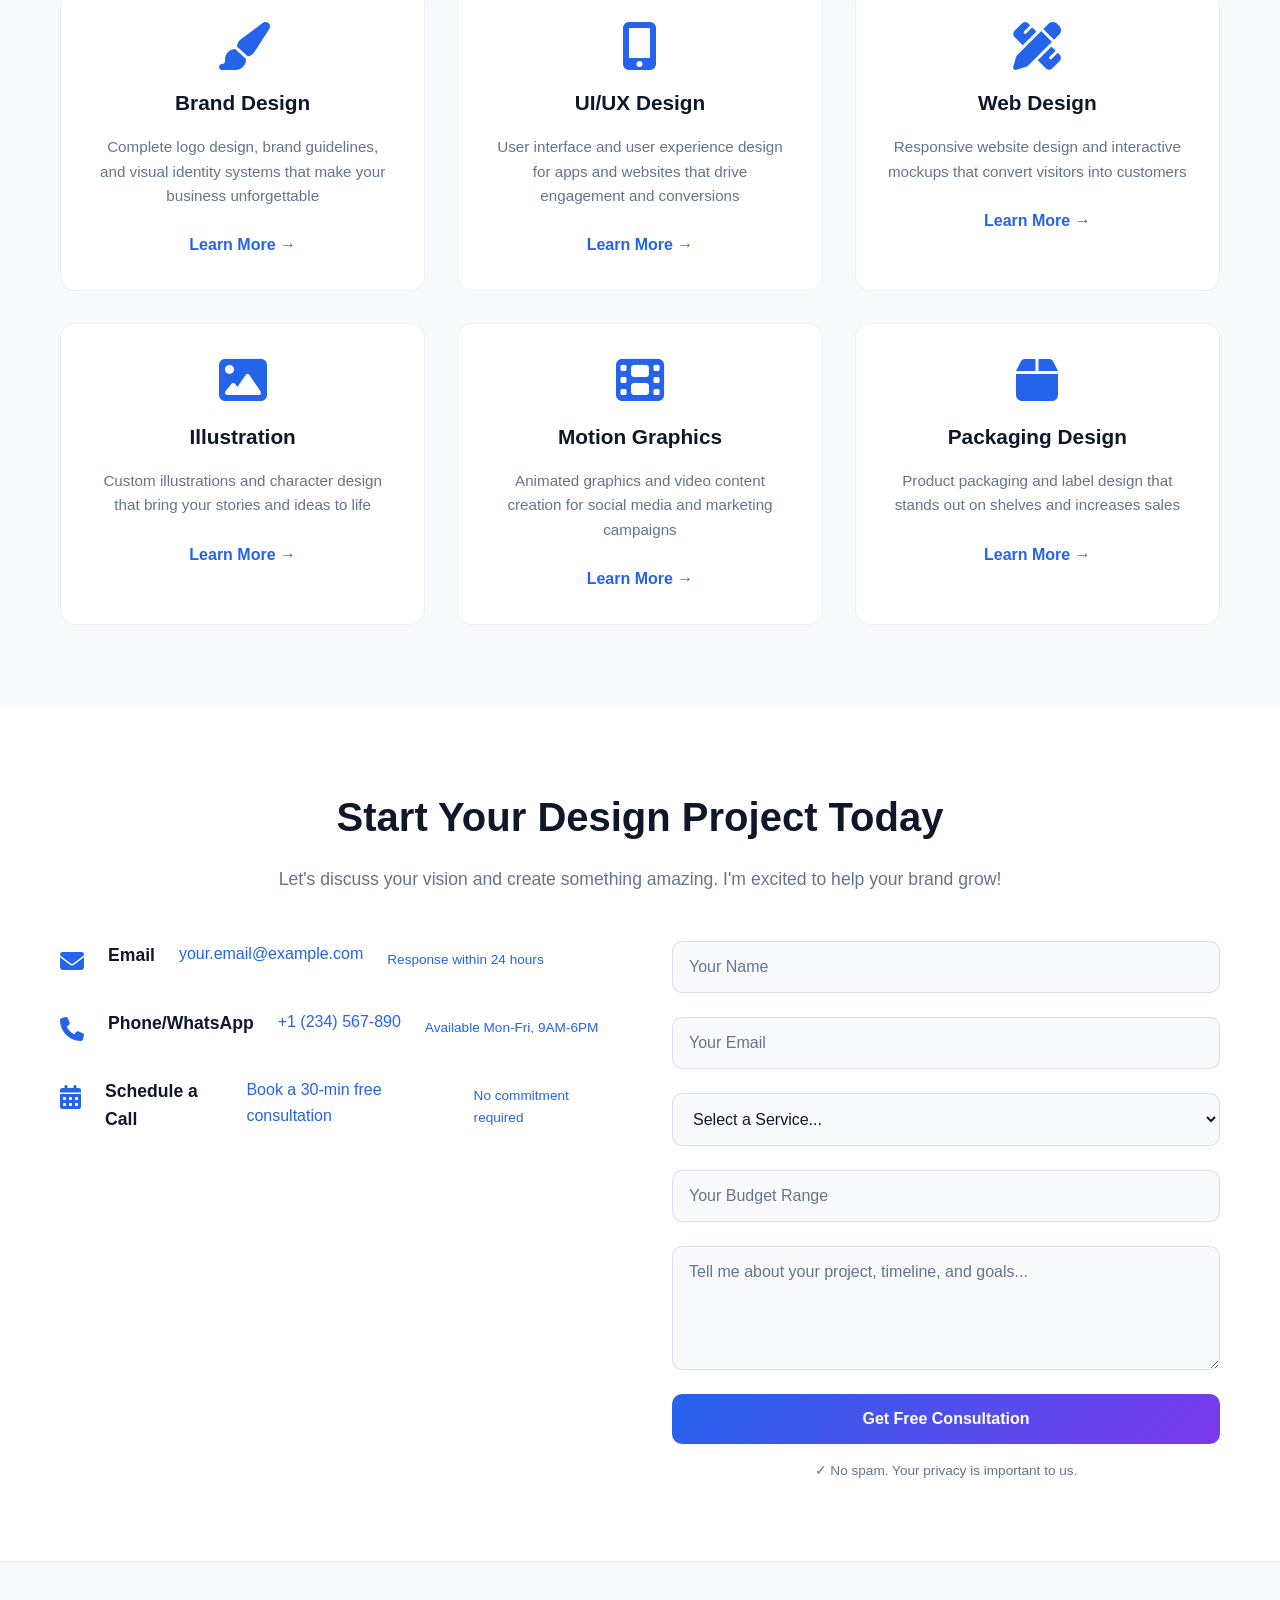
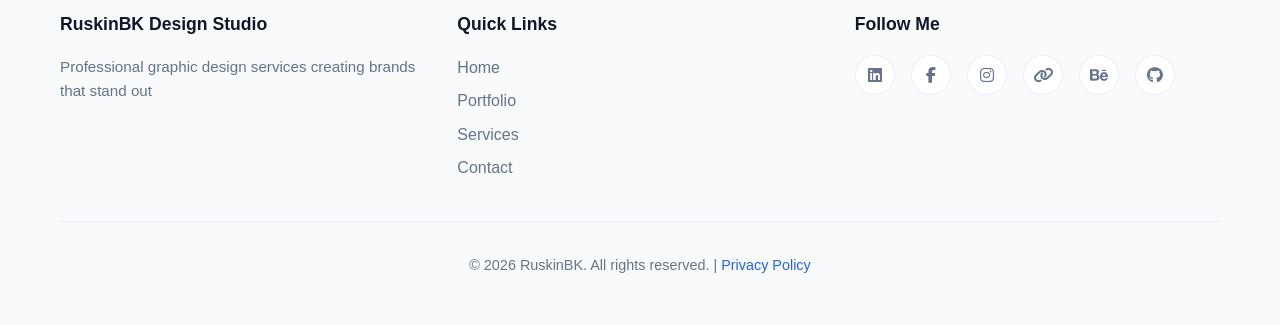
==== commit 0a7f9d49: "Made Minor fixes" ====
--- a/index.html
+++ b/index.html
@@ -40,6 +40,11 @@
     </script>
 </head>
 <body>
+    <!-- Loading Screen -->
+    <div id="page-loader" class="page-loader" aria-hidden="true">
+        <div class="loader" aria-hidden="true"></div>
+    </div>
+
     <!-- Navigation -->
     <nav class="navbar">
         <div class="nav-container">
@@ -48,12 +53,15 @@
             </div>
             <ul class="nav-menu">
                 <li><a href="#home" class="nav-link">Home</a></li>
-                <li><a href="#about" class="nav-link">About</a></li>
+                <li><a href="#skills" class="nav-link">Skills &amp; Tools</a></li>
+                <li><a href="#portfolio" class="nav-link">Projects</a></li>
                 <li><a href="#services" class="nav-link">Services</a></li>
-                <li><a href="#skills" class="nav-link">Skills &amp; Experience</a></li>
-                <li><a href="#portfolio" class="nav-link">Projects</a></li>
-                <li><a href="#blogs" class="nav-link">Blogs</a></li>
-                <li><a href="#contact" class="nav-link cta-link">Hire Me</a></li>
+                <li><a href="#contact" class="nav-link cta-link">Contact</a></li>
+                <li>
+                    <button id="theme-toggle" class="nav-link theme-toggle" aria-label="Toggle theme">
+                        <i class="fas fa-moon"></i>
+                    </button>
+                </li>
             </ul>
             <div class="hamburger">
                 <span></span>
@@ -63,68 +71,56 @@
         </div>
     </nav>
 
-    <!-- Hero Section -->
-    <section id="home" class="hero">
-        <div class="hero-content">
-            <h1>Professional Graphic Design for Your Brand</h1>
-            <p>Award-winning designer creating stunning branding, UI/UX, and visual solutions</p>
-            <div class="hero-ctas">
-                <a href="#contact" class="cta-button">Hire Me</a>
-                <a href="#portfolio" class="cta-button secondary">View Portfolio</a>
-            </div>
-            <p class="hero-subtext">✓ 50+ Projects Completed | ✓ 30+ Happy Clients | ✓ 5+ Years Experience</p>
-        </div>
-        <div class="hero-background">
-            <div class="gradient-shape shape-1"></div>
-            <div class="gradient-shape shape-2"></div>
-        </div>
-    </section>
-
-    <!-- About Section -->
-    <section id="about" class="about">
+    <!-- Home Section -->
+    <section id="home" class="about">
         <div class="container">
             <div class="about-content">
                 <div class="about-text">
-                    <h2>Award-Winning Designer & Creative Strategist</h2>
+                    <h1 class="home-title">I am Graphic Designer</h1>
                     <h3>Who am I?</h3>
                     <p>I'm a passionate graphic designer with expertise in creating compelling visual identities that drive business results. With 5+ years of experience, I've worked with startups and established brands to bring their visions to life through thoughtful, strategic design.</p>
                     <p>My approach combines market research, brand strategy, and artistic excellence, ensuring every design solution is both beautiful and functional. I'm committed to delivering designs that not only look amazing but also achieve your business goals.</p>
                     <a href="myresume.pdf" class="cta-button secondary" download>Download Resume</a>
-                    
-                    <div class="stats">
-                        <div class="stat">
-                            <span class="stat-number">50+</span>
-                            <span class="stat-label">Projects</span>
-                        </div>
-                        <div class="stat">
-                            <span class="stat-number">30+</span>
-                            <span class="stat-label">Happy Clients</span>
-                        </div>
-                        <div class="stat">
-                            <span class="stat-number">5+</span>
-                            <span class="stat-label">Years Experience</span>
-                        </div>
-                    </div>
-
-                    <h3>Core Expertise</h3>
-                    <div class="skills">
-                        <span class="skill-tag">UI/UX Design</span>
-                        <span class="skill-tag">Branding</span>
-                        <span class="skill-tag">Typography</span>
-                        <span class="skill-tag">Illustration</span>
-                        <span class="skill-tag">Motion Graphics</span>
-                        <span class="skill-tag">Web Design</span>
-                        <span class="skill-tag">Logo Design</span>
-                        <span class="skill-tag">Brand Strategy</span>
-                    </div>
-
-                    <a href="#contact" class="cta-button" style="margin-top: 2rem;">Start Your Project</a>
                 </div>
                 <div class="about-image">
                     <div class="image-placeholder">
                         <i class="fas fa-user-circle"></i>
                     </div>
                 </div>
+            </div>
+        </div>
+    </section>
+
+    <!-- Skills & Tools Section -->
+    <section id="skills" class="skills-section">
+        <div class="container">
+            <h2>Skills &amp; Tools</h2>
+            <p class="section-intro">A quick look at the tools and skills I use to create impactful brand experiences.</p>
+
+            <div class="skills-grid">
+                <div class="skill-block">
+                    <h3>Tools &amp; Skills</h3>
+                    <ul>
+                        <li>Adobe Creative Tools (Photoshop, Illustrator, InDesign)</li>
+                        <li>Graphic Design</li>
+                        <li>Typography</li>
+                        <li>Photo Editing</li>
+                        <li>Branding &amp; Logo Design</li>
+                        <li>Social Media Design</li>
+                        <li>Visual Storytelling</li>
+                    </ul>
+                </div>
+                <div class="skill-block">
+                    <h3>Experience</h3>
+                    <ul class="experience-timeline">
+                        <li><strong>2025 – 2026:</strong> Graphic Designer Intern, INSOFT Research &amp; Development</li>
+                    </ul>
+                </div>
+            </div>
+
+            <div class="skills-cta">
+                <a href="#contact" class="cta-button">Hire Me</a>
+                <a href="myresume.pdf" class="cta-button secondary" download>Download Resume</a>
             </div>
         </div>
     </section>
@@ -255,84 +251,6 @@
         </div>
     </section>
 
-    <!-- Blogs Section -->
-    <section id="blogs" class="blogs">
-        <div class="container">
-            <h2>Latest Blog Posts</h2>
-            <p class="section-intro">Insights on design, branding, and creative growth.</p>
-            <div class="blog-grid">
-                <article class="blog-card">
-                    <h3>Design Thinking for Startups</h3>
-                    <p>How to build a brand that resonates with your audience and scales with your growth.</p>
-                    <a href="https://medium.com/@ruskinbk" class="read-more" target="_blank" rel="noopener">Read More →</a>
-                </article>
-                <article class="blog-card">
-                    <h3>Optimize Your UI for Conversions</h3>
-                    <p>Simple UI changes that can improve retention and customer satisfaction.</p>
-                    <a href="https://medium.com/@ruskinbk" class="read-more" target="_blank" rel="noopener">Read More →</a>
-                </article>
-                <article class="blog-card">
-                    <h3>Building a Cohesive Visual Identity</h3>
-                    <p>Tips for creating consistent branding across web, social, and print.</p>
-                    <a href="https://medium.com/@ruskinbk" class="read-more" target="_blank" rel="noopener">Read More →</a>
-                </article>
-            </div>
-        </div>
-    </section>
-
-    <!-- Testimonials Section -->
-    <section id="testimonials" class="testimonials">
-        <div class="container">
-            <h2>What Clients Say</h2>
-            <div class="testimonials-grid">
-                <div class="testimonial-card">
-                    <div class="stars">
-                        <i class="fas fa-star"></i>
-                        <i class="fas fa-star"></i>
-                        <i class="fas fa-star"></i>
-                        <i class="fas fa-star"></i>
-                        <i class="fas fa-star"></i>
-                    </div>
-                    <p>"Exceptional design work and professional approach. RuskinBK transformed our brand identity and our sales increased by 40% within 3 months!"</p>
-                    <div class="testimonial-author">
-                        <strong>Sarah Johnson</strong>
-                        <span>Founder, TechFlow</span>
-                    </div>
-                </div>
-
-                <div class="testimonial-card">
-                    <div class="stars">
-                        <i class="fas fa-star"></i>
-                        <i class="fas fa-star"></i>
-                        <i class="fas fa-star"></i>
-                        <i class="fas fa-star"></i>
-                        <i class="fas fa-star"></i>
-                    </div>
-                    <p>"Working with RuskinBK was seamless. Great communication, creative solutions, and delivered beyond expectations. Highly recommended!"</p>
-                    <div class="testimonial-author">
-                        <strong>Michael Chen</strong>
-                        <span>CEO, EcoBeauty</span>
-                    </div>
-                </div>
-
-                <div class="testimonial-card">
-                    <div class="stars">
-                        <i class="fas fa-star"></i>
-                        <i class="fas fa-star"></i>
-                        <i class="fas fa-star"></i>
-                        <i class="fas fa-star"></i>
-                        <i class="fas fa-star"></i>
-                    </div>
-                    <p>"Our app design was brilliant. The UI/UX improvements resulted in a 50% increase in user retention. Best investment we made!"</p>
-                    <div class="testimonial-author">
-                        <strong>Emma Williams</strong>
-                        <span>Product Lead, FitFlow</span>
-                    </div>
-                </div>
-            </div>
-        </div>
-    </section>
-
     <!-- Services Section -->
     <section id="services" class="services">
         <div class="container">
@@ -379,135 +297,6 @@
         </div>
     </section>
 
-    <!-- Skills & Experience Section -->
-    <section id="skills" class="skills-section">
-        <div class="container">
-            <h2>Skills &amp; Experience</h2>
-            <p class="section-intro">A quick look at the tools, techniques, and experience I bring to every project.</p>
-
-            <div class="skills-grid">
-                <div class="skill-block">
-                    <h3>Design Expertise</h3>
-                    <ul>
-                        <li>Brand Identity &amp; Logo Design</li>
-                        <li>UI/UX &amp; Product Design</li>
-                        <li>Illustration &amp; Motion Graphics</li>
-                        <li>Web &amp; Wireframe Design</li>
-                        <li>Packaging &amp; Print Design</li>
-                    </ul>
-                </div>
-                <div class="skill-block">
-                    <h3>Experience Highlights</h3>
-                    <ul class="experience-timeline">
-                        <li><strong>2024 – Present:</strong> Senior Freelance Designer</li>
-                        <li><strong>2022 – 2024:</strong> Lead Designer at Creative Agency</li>
-                        <li><strong>2020 – 2022:</strong> UI/UX Designer for SaaS &amp; Mobile Apps</li>
-                        <li><strong>2018 – 2020:</strong> Brand Designer for startups and small businesses</li>
-                    </ul>
-                </div>
-            </div>
-
-            <div class="skills-cta">
-                <a href="#contact" class="cta-button">Hire Me</a>
-                <a href="myresume.pdf" class="cta-button secondary" download>Download Resume</a>
-            </div>
-        </div>
-    </section>
-
-    <!-- Why Choose Me Section -->
-    <section id="why-choose" class="why-choose">
-        <div class="container">
-            <h2>Why Choose RuskinBK?</h2>
-            <div class="benefits-grid">
-                <div class="benefit-item">
-                    <div class="benefit-icon">
-                        <i class="fas fa-rocket"></i>
-                    </div>
-                    <h3>Results-Driven</h3>
-                    <p>Designs that aren't just beautiful—they deliver measurable business results and increase ROI</p>
-                </div>
-                <div class="benefit-item">
-                    <div class="benefit-icon">
-                        <i class="fas fa-handshake"></i>
-                    </div>
-                    <h3>Expert Communication</h3>
-                    <p>Clear communication throughout the project with regular updates and unlimited revisions</p>
-                </div>
-                <div class="benefit-item">
-                    <div class="benefit-icon">
-                        <i class="fas fa-clock"></i>
-                    </div>
-                    <h3>On-Time Delivery</h3>
-                    <p>Reliable timelines and quick turnaround times without compromising on quality</p>
-                </div>
-                <div class="benefit-item">
-                    <div class="benefit-icon">
-                        <i class="fas fa-shield-alt"></i>
-                    </div>
-                    <h3>Full Ownership</h3>
-                    <p>Complete ownership of all files and designs. All copyrights transfer to you</p>
-                </div>
-                <div class="benefit-item">
-                    <div class="benefit-icon">
-                        <i class="fas fa-chart-line"></i>
-                    </div>
-                    <h3>Growth Focused</h3>
-                    <p>Designs aligned with your business goals to help you attract more clients and increase revenue</p>
-                </div>
-                <div class="benefit-item">
-                    <div class="benefit-icon">
-                        <i class="fas fa-headset"></i>
-                    </div>
-                    <h3>Ongoing Support</h3>
-                    <p>Post-delivery support and consultations to ensure your design performs perfectly</p>
-                </div>
-            </div>
-        </div>
-    </section>
-
-    <!-- Process Section -->
-    <section id="process" class="process">
-        <div class="container">
-            <h2>How I Work</h2>
-            <div class="process-timeline">
-                <div class="process-step">
-                    <div class="step-number">01</div>
-                    <h3>Discovery</h3>
-                    <p>We discuss your vision, goals, target audience, and project requirements in detail</p>
-                </div>
-                <div class="process-arrow">→</div>
-                <div class="process-step">
-                    <div class="step-number">02</div>
-                    <h3>Strategy</h3>
-                    <p>I create a personalized design strategy aligned with your business objectives</p>
-                </div>
-                <div class="process-arrow">→</div>
-                <div class="process-step">
-                    <div class="step-number">03</div>
-                    <h3>Design</h3>
-                    <p>I create designs with unlimited revisions until you're completely satisfied</p>
-                </div>
-                <div class="process-arrow">→</div>
-                <div class="process-step">
-                    <div class="step-number">04</div>
-                    <h3>Launch</h3>
-                    <p>Final delivery of all files with ongoing support and consultation</p>
-                </div>
-            </div>
-        </div>
-    </section>
-
-    <!-- Motivation Section -->
-    <section id="quote" class="quote">
-        <div class="container">
-            <h2>Daily Growth Quote</h2>
-            <div class="quote-card">
-                <p id="motivational-quote">Loading inspiration...</p>
-                <p id="quote-author" class="quote-author"></p>
-            </div>
-            <p class="quote-note">Refresh the page for a new quote.</p>
-        </div>
-    </section>
 
     <!-- Contact Section -->
     <section id="contact" class="contact">
@@ -568,15 +357,6 @@
         </div>
     </section>
 
-    <!-- CTA Section -->
-    <section class="final-cta">
-        <div class="container">
-            <h2>Ready to Elevate Your Brand?</h2>
-            <p>Let's transform your vision into stunning reality. Contact me for a free consultation today!</p>
-            <a href="#contact" class="cta-button">Get Started Now</a>
-        </div>
-    </section>
-
     <!-- Footer -->
     <footer class="footer">
         <div class="container">
--- a/styles.css
+++ b/styles.css
@@ -14,6 +14,53 @@
     --text-muted: #94a3b8;
     --accent: #ec4899;
     --success: #10b981;
+    --nav-bg: rgba(15, 23, 42, 0.95);
+    --nav-border: rgba(99, 102, 241, 0.1);
+}
+
+[data-theme="light"] {
+    --primary-color: #2563eb;
+    --secondary-color: #7c3aed;
+    --dark-bg: #f8fafc;
+    --light-bg: #ffffff;
+    --card-bg: #ffffff;
+    --text-light: #0f172a;
+    --text-muted: #64748b;
+    --accent: #db2777;
+    --nav-bg: rgba(255, 255, 255, 0.85);
+    --nav-border: rgba(148, 163, 184, 0.2);
+}
+
+#page-loader {
+    position: fixed;
+    inset: 0;
+    background: var(--dark-bg);
+    display: flex;
+    align-items: center;
+    justify-content: center;
+    z-index: 2000;
+    transition: opacity 0.4s ease, visibility 0.4s ease;
+}
+
+#page-loader .loader {
+    width: 60px;
+    height: 60px;
+    border: 6px solid rgba(255, 255, 255, 0.2);
+    border-top-color: var(--primary-color);
+    border-radius: 50%;
+    animation: spin 1s linear infinite;
+}
+
+#page-loader.loaded {
+    opacity: 0;
+    visibility: hidden;
+    pointer-events: none;
+}
+
+@keyframes spin {
+    to {
+        transform: rotate(360deg);
+    }
 }
 
 html {
@@ -36,13 +83,13 @@
 
 /* Navigation */
 .navbar {
-    background-color: rgba(15, 23, 42, 0.95);
+    background-color: var(--nav-bg);
     backdrop-filter: blur(10px);
     position: fixed;
     top: 0;
     width: 100%;
     z-index: 1000;
-    border-bottom: 1px solid rgba(99, 102, 241, 0.1);
+    border-bottom: 1px solid var(--nav-border);
 }
 
 .nav-container {
@@ -107,6 +154,28 @@
     border-radius: 2px;
 }
 
+.theme-toggle {
+    background: transparent;
+    border: none;
+    color: var(--text-light);
+    cursor: pointer;
+    font-size: 1.1rem;
+    display: inline-flex;
+    align-items: center;
+    justify-content: center;
+    padding: 0.5rem;
+    border-radius: 10px;
+    transition: background 0.2s ease, color 0.2s ease;
+}
+
+.theme-toggle:hover {
+    background: rgba(99, 102, 241, 0.15);
+}
+
+[data-theme="light"] .theme-toggle:hover {
+    background: rgba(99, 102, 241, 0.15);
+}
+
 /* Hero Section */
 .hero {
     min-height: 100vh;
@@ -180,6 +249,17 @@
 }
 
 .hero h1 {
+    font-size: 3.5rem;
+    margin-bottom: 1rem;
+    background: linear-gradient(135deg, var(--primary-color), var(--secondary-color));
+    -webkit-background-clip: text;
+    -webkit-text-fill-color: transparent;
+    background-clip: text;
+    font-weight: 900;
+    line-height: 1.2;
+}
+
+.home-title {
     font-size: 3.5rem;
     margin-bottom: 1rem;
     background: linear-gradient(135deg, var(--primary-color), var(--secondary-color));
@@ -241,7 +321,7 @@
 
 /* About Section */
 .about {
-    padding: 80px 0;
+    padding: 120px 0 60px;
     background-color: var(--light-bg);
 }
 
@@ -266,9 +346,13 @@
 }
 
 .about-text p {
-    margin-bottom: 1.5rem;
+    margin-bottom: 1.2rem;
     color: var(--text-muted);
     font-size: 1.1rem;
+}
+
+.about-text .cta-button.secondary {
+    margin-top: 1.5rem;
 }
 
 .stats {
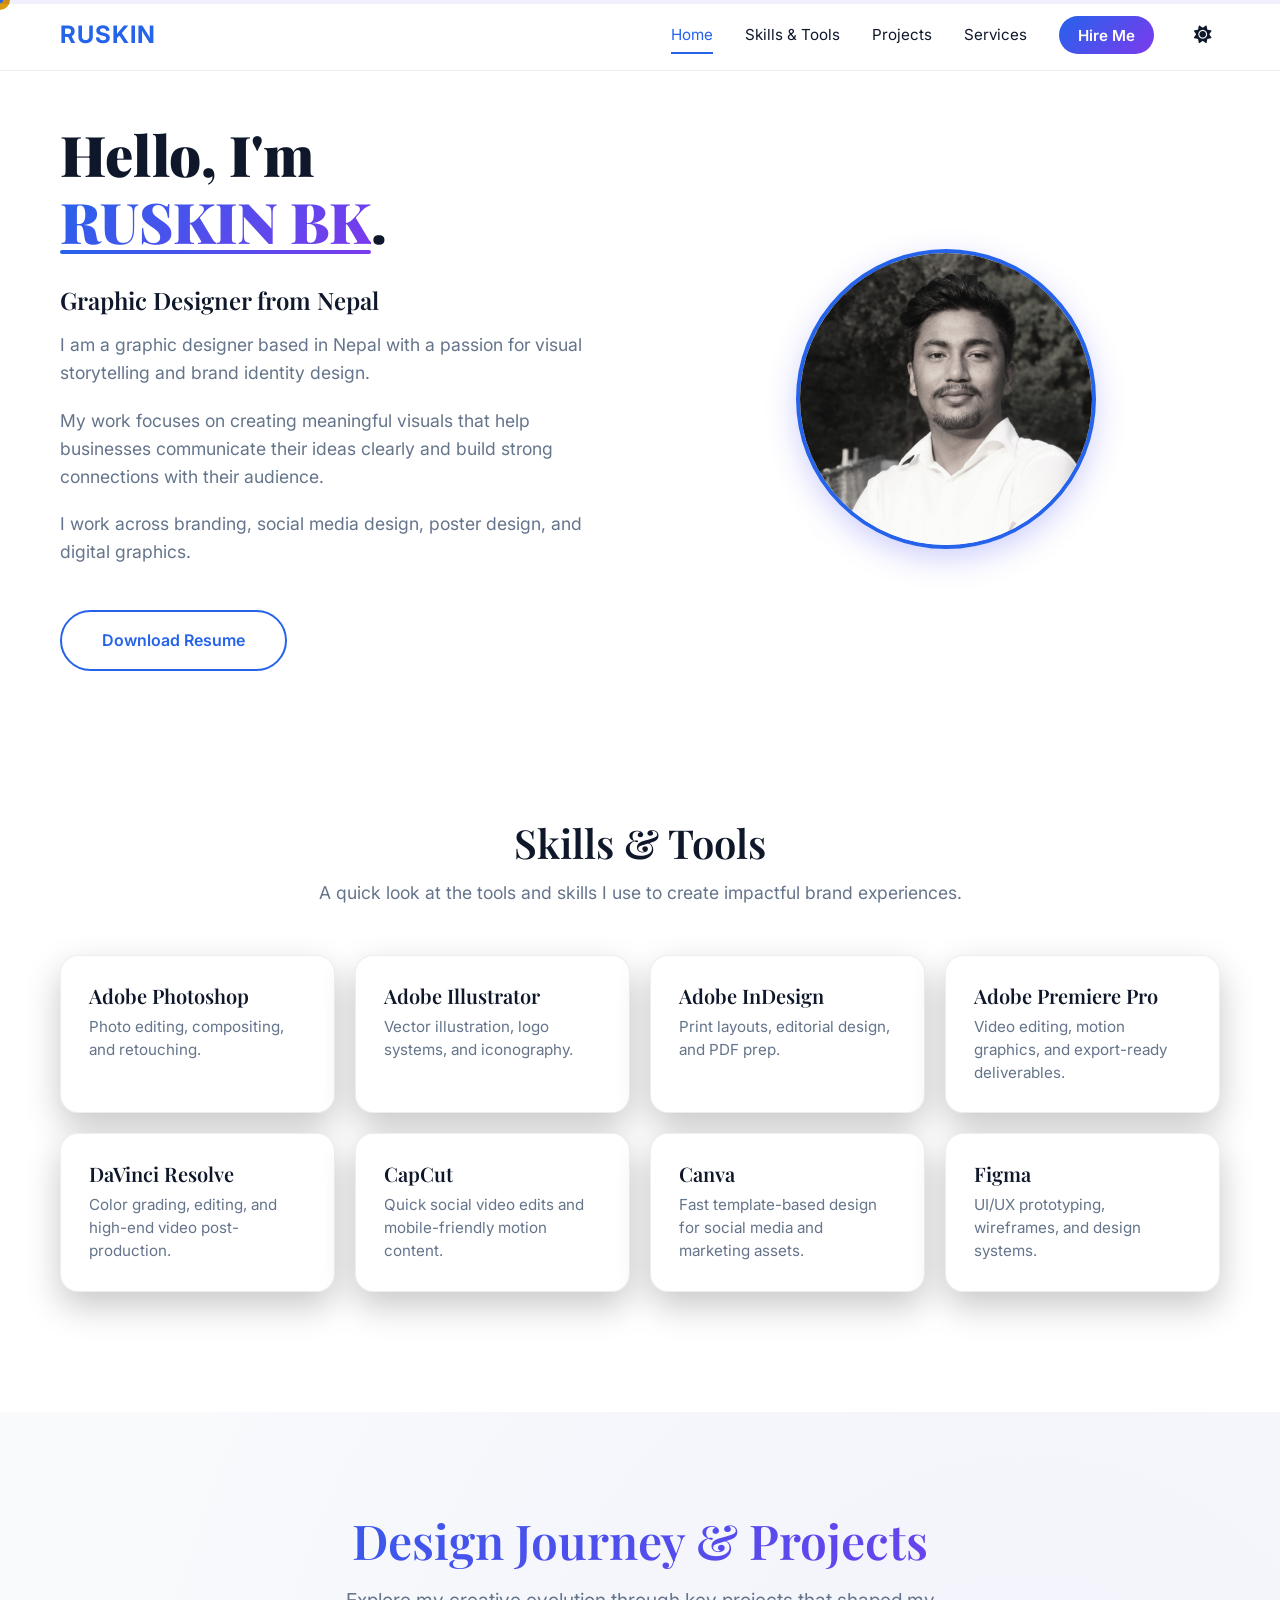
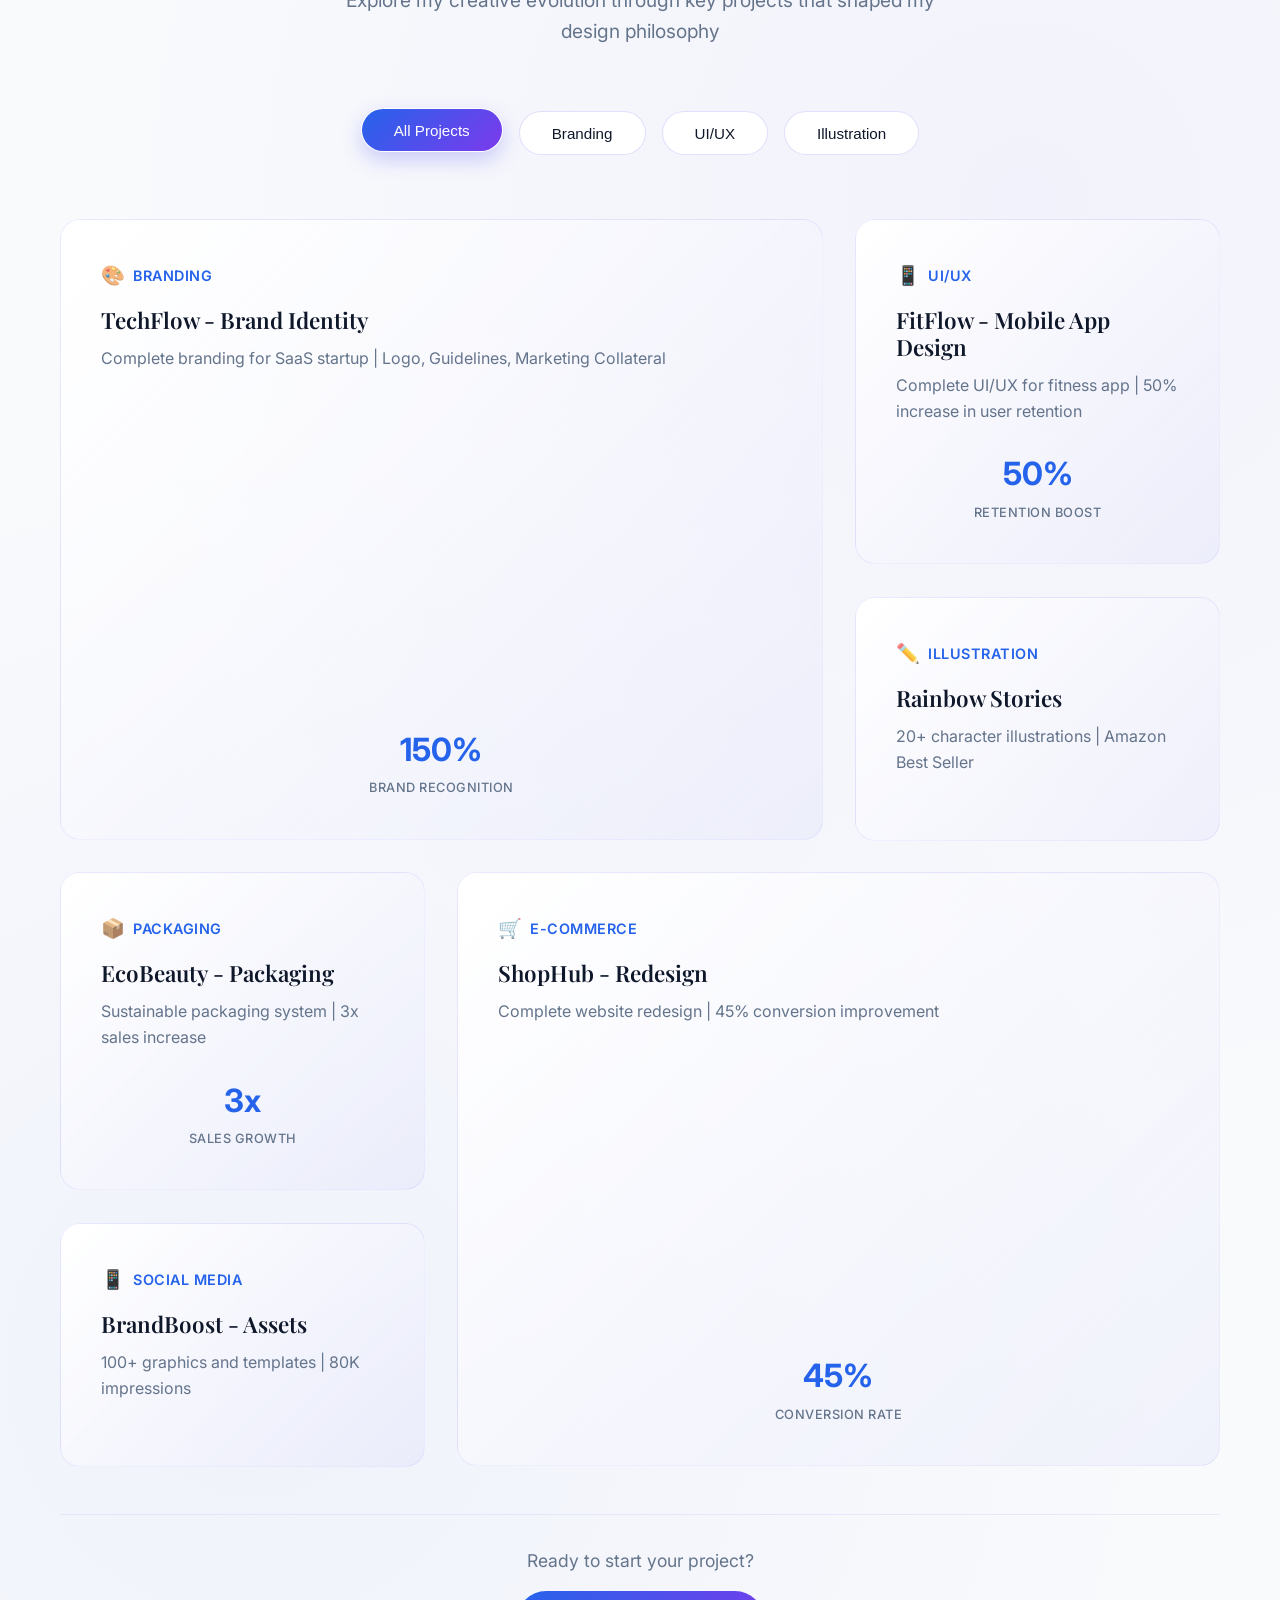
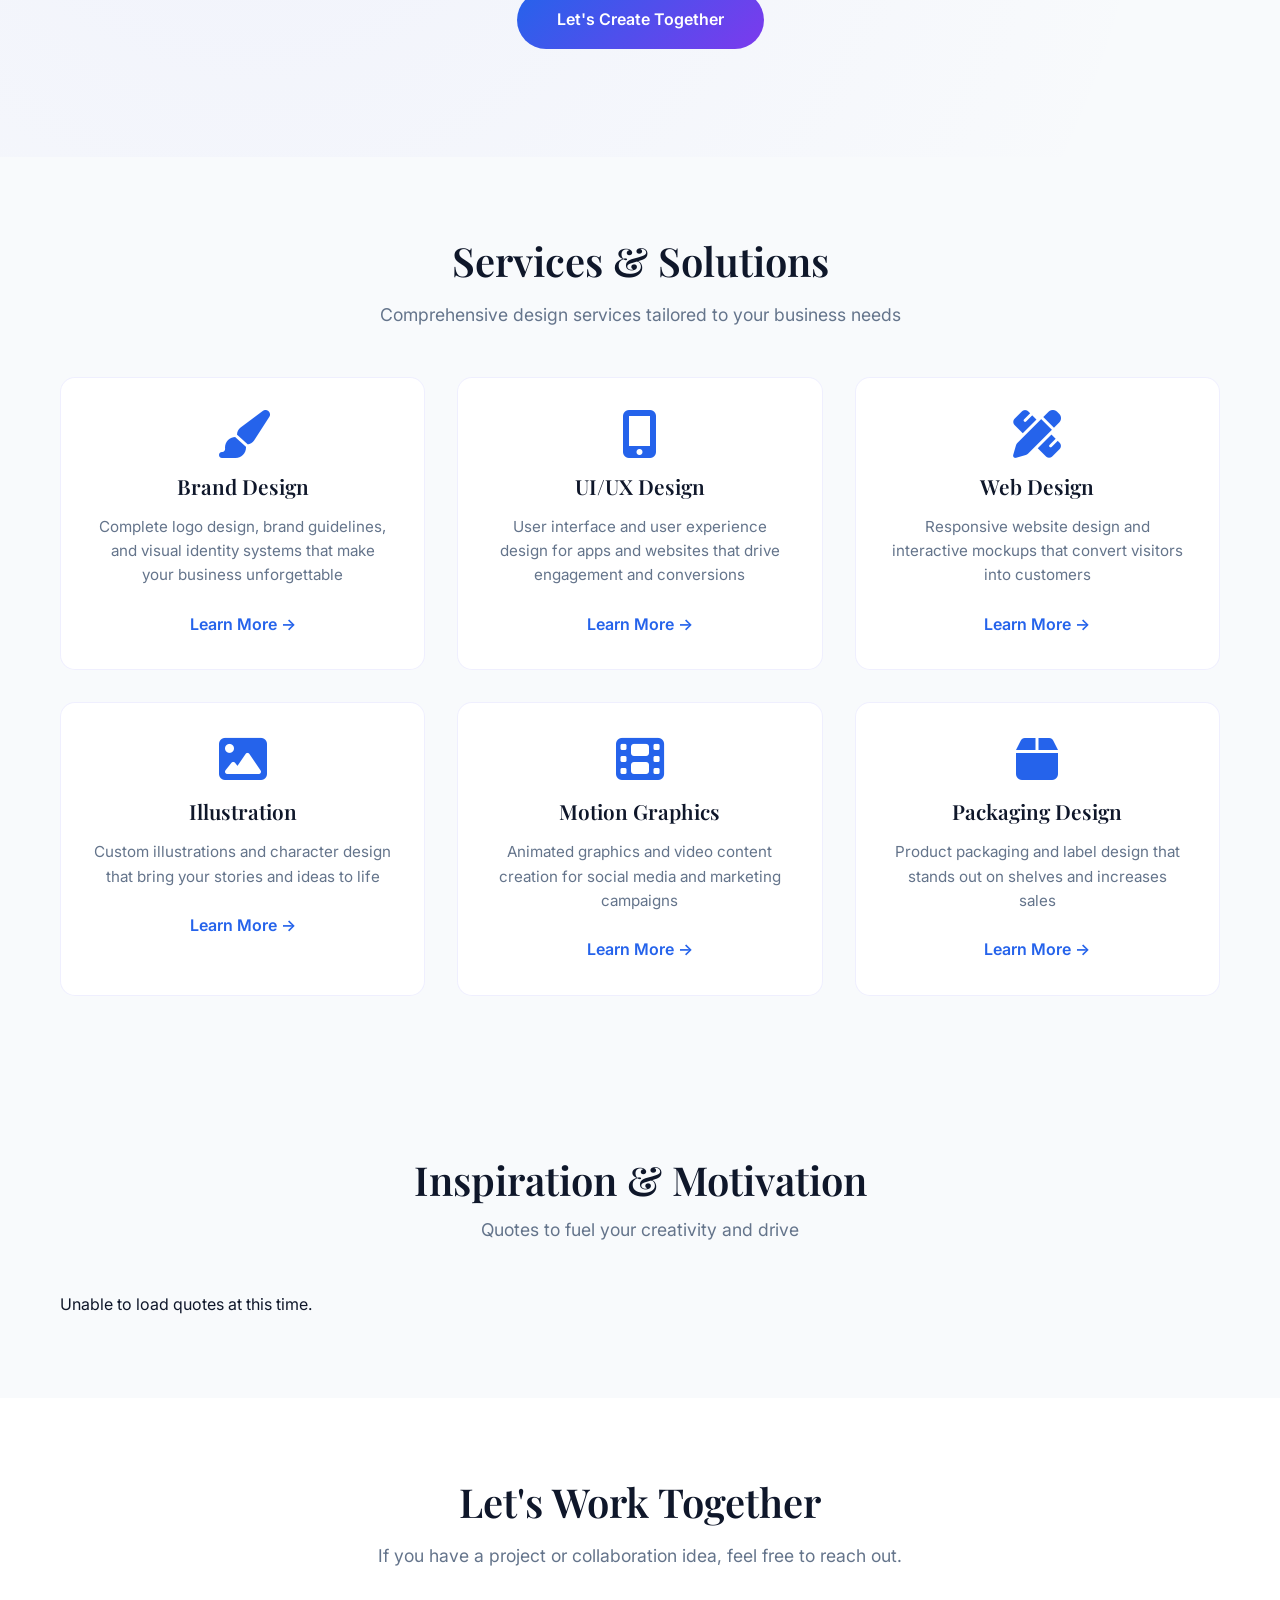
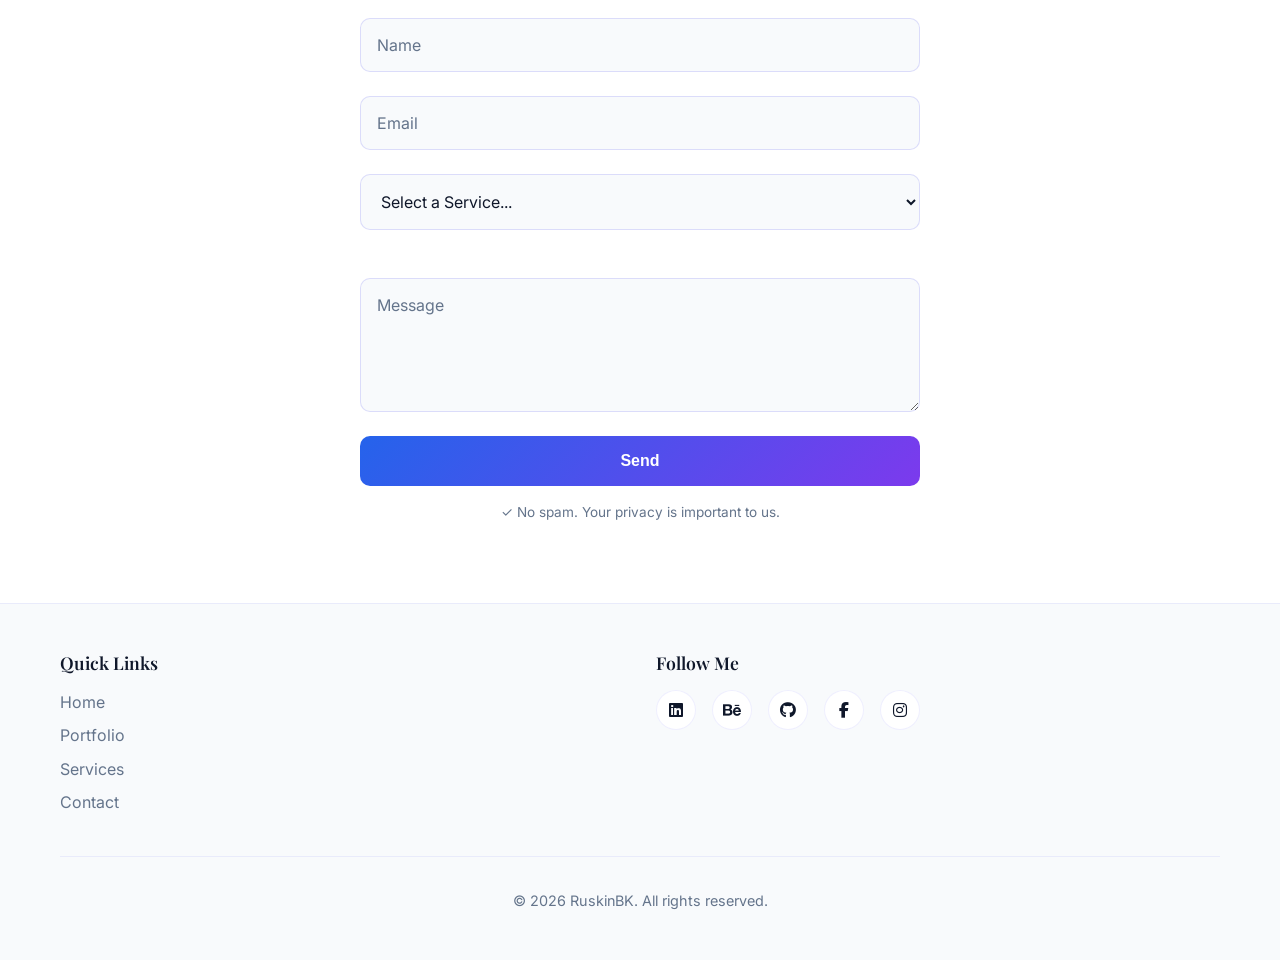
==== commit 960e29a0: "Made minor fixes" ====
--- a/index.html
+++ b/index.html
@@ -12,6 +12,9 @@
     <meta property="og:type" content="website">
     
     <title>Professional Graphic Designer | Branding & UI/UX - RuskinBK</title>
+    <link rel="preconnect" href="https://fonts.googleapis.com">
+    <link rel="preconnect" href="https://fonts.gstatic.com" crossorigin>
+    <link href="https://fonts.googleapis.com/css2?family=Inter:wght@300;400;500;600;700;800&family=Playfair+Display:wght@400;500;600;700&display=swap" rel="stylesheet">
     <link rel="stylesheet" href="styles.css">
     <link rel="stylesheet" href="https://cdnjs.cloudflare.com/ajax/libs/font-awesome/6.4.0/css/all.min.css">
     
@@ -40,6 +43,15 @@
     </script>
 </head>
 <body>
+    <!-- Scroll Progress Bar -->
+    <div class="scroll-progress">
+        <div class="scroll-progress-bar"></div>
+    </div>
+
+    <!-- Custom Cursor -->
+    <div class="cursor"></div>
+    <div class="cursor-dot"></div>
+
     <!-- Loading Screen -->
     <div id="page-loader" class="page-loader" aria-hidden="true">
         <div class="loader" aria-hidden="true"></div>
@@ -49,14 +61,14 @@
     <nav class="navbar">
         <div class="nav-container">
             <div class="nav-logo">
-                <a href="#home">RuskinBK</a>
+                <a href="#home">RUSKIN</a>
             </div>
             <ul class="nav-menu">
                 <li><a href="#home" class="nav-link">Home</a></li>
                 <li><a href="#skills" class="nav-link">Skills &amp; Tools</a></li>
                 <li><a href="#portfolio" class="nav-link">Projects</a></li>
                 <li><a href="#services" class="nav-link">Services</a></li>
-                <li><a href="#contact" class="nav-link cta-link">Contact</a></li>
+                <li><a href="#contact" class="nav-link cta-link">Hire Me</a></li>
                 <li>
                     <button id="theme-toggle" class="nav-link theme-toggle" aria-label="Toggle theme">
                         <i class="fas fa-moon"></i>
@@ -76,16 +88,15 @@
         <div class="container">
             <div class="about-content">
                 <div class="about-text">
-                    <h1 class="home-title">I am Graphic Designer</h1>
-                    <h3>Who am I?</h3>
-                    <p>I'm a passionate graphic designer with expertise in creating compelling visual identities that drive business results. With 5+ years of experience, I've worked with startups and established brands to bring their visions to life through thoughtful, strategic design.</p>
-                    <p>My approach combines market research, brand strategy, and artistic excellence, ensuring every design solution is both beautiful and functional. I'm committed to delivering designs that not only look amazing but also achieve your business goals.</p>
+                    <h1 class="home-title">Hello, I'm <span class="highlight">RUSKIN BK</span>.</h1>
+                    <h3>Graphic Designer from Nepal</h3>
+                    <p>I am a graphic designer based in Nepal with a passion for visual storytelling and brand identity design.</p>
+                    <p>My work focuses on creating meaningful visuals that help businesses communicate their ideas clearly and build strong connections with their audience.</p>
+                    <p>I work across branding, social media design, poster design, and digital graphics.</p>
                     <a href="myresume.pdf" class="cta-button secondary" download>Download Resume</a>
                 </div>
                 <div class="about-image">
-                    <div class="image-placeholder">
-                        <i class="fas fa-user-circle"></i>
-                    </div>
+                    <img src="image.png" alt="Ruskin BK - Graphic Designer" class="profile-image">
                 </div>
             </div>
         </div>
@@ -96,31 +107,40 @@
         <div class="container">
             <h2>Skills &amp; Tools</h2>
             <p class="section-intro">A quick look at the tools and skills I use to create impactful brand experiences.</p>
-
+            
             <div class="skills-grid">
-                <div class="skill-block">
-                    <h3>Tools &amp; Skills</h3>
-                    <ul>
-                        <li>Adobe Creative Tools (Photoshop, Illustrator, InDesign)</li>
-                        <li>Graphic Design</li>
-                        <li>Typography</li>
-                        <li>Photo Editing</li>
-                        <li>Branding &amp; Logo Design</li>
-                        <li>Social Media Design</li>
-                        <li>Visual Storytelling</li>
-                    </ul>
-                </div>
-                <div class="skill-block">
-                    <h3>Experience</h3>
-                    <ul class="experience-timeline">
-                        <li><strong>2025 – 2026:</strong> Graphic Designer Intern, INSOFT Research &amp; Development</li>
-                    </ul>
-                </div>
-            </div>
-
-            <div class="skills-cta">
-                <a href="#contact" class="cta-button">Hire Me</a>
-                <a href="myresume.pdf" class="cta-button secondary" download>Download Resume</a>
+                <div class="skill-card">
+                    <h3>Adobe Photoshop</h3>
+                    <p>Photo editing, compositing, and retouching.</p>
+                </div>
+                <div class="skill-card">
+                    <h3>Adobe Illustrator</h3>
+                    <p>Vector illustration, logo systems, and iconography.</p>
+                </div>
+                <div class="skill-card">
+                    <h3>Adobe InDesign</h3>
+                    <p>Print layouts, editorial design, and PDF prep.</p>
+                </div>
+                <div class="skill-card">
+                    <h3>Adobe Premiere Pro</h3>
+                    <p>Video editing, motion graphics, and export-ready deliverables.</p>
+                </div>
+                <div class="skill-card">
+                    <h3>DaVinci Resolve</h3>
+                    <p>Color grading, editing, and high-end video post-production.</p>
+                </div>
+                <div class="skill-card">
+                    <h3>CapCut</h3>
+                    <p>Quick social video edits and mobile-friendly motion content.</p>
+                </div>
+                <div class="skill-card">
+                    <h3>Canva</h3>
+                    <p>Fast template-based design for social media and marketing assets.</p>
+                </div>
+                <div class="skill-card">
+                    <h3>Figma</h3>
+                    <p>UI/UX prototyping, wireframes, and design systems.</p>
+                </div>
             </div>
         </div>
     </section>
@@ -129,124 +149,136 @@
     <section id="portfolio" class="portfolio">
         <div class="container">
             <div class="portfolio-header">
-                <h2>Proven Results & Client Success Stories</h2>
-                <p>Explore real projects that have helped businesses grow and stand out in their markets</p>
-            </div>
-            
+                <h2>Design Journey & Projects</h2>
+                <p>Explore my creative evolution through key projects that shaped my design philosophy</p>
+            </div>
+
             <div class="portfolio-filter">
                 <button class="filter-btn active" data-filter="all">All Projects</button>
                 <button class="filter-btn" data-filter="branding">Branding</button>
                 <button class="filter-btn" data-filter="ui-ux">UI/UX</button>
                 <button class="filter-btn" data-filter="illustration">Illustration</button>
             </div>
-            
-            <div class="portfolio-grid">
+
+            <div class="portfolio-showcase">
                 <!-- Project 1 -->
-                <div class="portfolio-item" data-category="branding">
-                    <div class="portfolio-image">
-                        <div class="image-placeholder">
-                            <i class="fas fa-briefcase"></i>
-                        </div>
-                        <div class="overlay">
-                            <a href="#" class="view-btn">View Project</a>
-                        </div>
-                    </div>
-                    <div class="portfolio-info">
-                        <h3>TechFlow - Brand Identity</h3>
-                        <p>Complete branding for SaaS startup | Logo, Guidelines, Marketing Collateral</p>
-                        <span class="project-tag">Branding</span>
+                <div class="showcase-item large" data-category="branding">
+                    <div class="showcase-card">
+                        <div class="showcase-content">
+                            <div class="showcase-category">
+                                <span class="category-icon">🎨</span>
+                                <span class="category-text">Branding</span>
+                            </div>
+                            <h3>TechFlow - Brand Identity</h3>
+                            <p>Complete branding for SaaS startup | Logo, Guidelines, Marketing Collateral</p>
+                            <div class="showcase-metrics">
+                                <div class="metric">
+                                    <span class="metric-value">150%</span>
+                                    <span class="metric-label">Brand Recognition</span>
+                                </div>
+                            </div>
+                        </div>
+                        <div class="showcase-accent"></div>
                     </div>
                 </div>
 
                 <!-- Project 2 -->
-                <div class="portfolio-item" data-category="ui-ux">
-                    <div class="portfolio-image">
-                        <div class="image-placeholder">
-                            <i class="fas fa-mobile-alt"></i>
-                        </div>
-                        <div class="overlay">
-                            <a href="#" class="view-btn">View Project</a>
-                        </div>
-                    </div>
-                    <div class="portfolio-info">
-                        <h3>FitFlow - Mobile App Design</h3>
-                        <p>Complete UI/UX for fitness app | 50% increase in user retention</p>
-                        <span class="project-tag">UI/UX</span>
+                <div class="showcase-item medium" data-category="ui-ux">
+                    <div class="showcase-card">
+                        <div class="showcase-content">
+                            <div class="showcase-category">
+                                <span class="category-icon">📱</span>
+                                <span class="category-text">UI/UX</span>
+                            </div>
+                            <h3>FitFlow - Mobile App Design</h3>
+                            <p>Complete UI/UX for fitness app | 50% increase in user retention</p>
+                            <div class="showcase-metrics">
+                                <div class="metric">
+                                    <span class="metric-value">50%</span>
+                                    <span class="metric-label">Retention Boost</span>
+                                </div>
+                            </div>
+                        </div>
+                        <div class="showcase-accent"></div>
                     </div>
                 </div>
 
                 <!-- Project 3 -->
-                <div class="portfolio-item" data-category="illustration">
-                    <div class="portfolio-image">
-                        <div class="image-placeholder">
-                            <i class="fas fa-palette"></i>
-                        </div>
-                        <div class="overlay">
-                            <a href="#" class="view-btn">View Project</a>
-                        </div>
-                    </div>
-                    <div class="portfolio-info">
-                        <h3>Rainbow Stories - Book Illustrations</h3>
-                        <p>20+ custom character illustrations | Amazon Best Seller</p>
-                        <span class="project-tag">Illustration</span>
+                <div class="showcase-item small" data-category="illustration">
+                    <div class="showcase-card">
+                        <div class="showcase-content">
+                            <div class="showcase-category">
+                                <span class="category-icon">✏️</span>
+                                <span class="category-text">Illustration</span>
+                            </div>
+                            <h3>Rainbow Stories</h3>
+                            <p>20+ character illustrations | Amazon Best Seller</p>
+                        </div>
+                        <div class="showcase-accent"></div>
                     </div>
                 </div>
 
                 <!-- Project 4 -->
-                <div class="portfolio-item" data-category="branding">
-                    <div class="portfolio-image">
-                        <div class="image-placeholder">
-                            <i class="fas fa-flask"></i>
-                        </div>
-                        <div class="overlay">
-                            <a href="#" class="view-btn">View Project</a>
-                        </div>
-                    </div>
-                    <div class="portfolio-info">
-                        <h3>EcoBeauty - Packaging Design</h3>
-                        <p>Sustainable packaging system | 3x sales increase in 6 months</p>
-                        <span class="project-tag">Branding</span>
+                <div class="showcase-item medium" data-category="branding">
+                    <div class="showcase-card">
+                        <div class="showcase-content">
+                            <div class="showcase-category">
+                                <span class="category-icon">📦</span>
+                                <span class="category-text">Packaging</span>
+                            </div>
+                            <h3>EcoBeauty - Packaging</h3>
+                            <p>Sustainable packaging system | 3x sales increase</p>
+                            <div class="showcase-metrics">
+                                <div class="metric">
+                                    <span class="metric-value">3x</span>
+                                    <span class="metric-label">Sales Growth</span>
+                                </div>
+                            </div>
+                        </div>
+                        <div class="showcase-accent"></div>
                     </div>
                 </div>
 
                 <!-- Project 5 -->
-                <div class="portfolio-item" data-category="ui-ux">
-                    <div class="portfolio-image">
-                        <div class="image-placeholder">
-                            <i class="fas fa-laptop"></i>
-                        </div>
-                        <div class="overlay">
-                            <a href="#" class="view-btn">View Project</a>
-                        </div>
-                    </div>
-                    <div class="portfolio-info">
-                        <h3>ShopHub - E-commerce Redesign</h3>
-                        <p>Complete website redesign | 45% conversion rate improvement</p>
-                        <span class="project-tag">UI/UX</span>
+                <div class="showcase-item large" data-category="ui-ux">
+                    <div class="showcase-card">
+                        <div class="showcase-content">
+                            <div class="showcase-category">
+                                <span class="category-icon">🛒</span>
+                                <span class="category-text">E-commerce</span>
+                            </div>
+                            <h3>ShopHub - Redesign</h3>
+                            <p>Complete website redesign | 45% conversion improvement</p>
+                            <div class="showcase-metrics">
+                                <div class="metric">
+                                    <span class="metric-value">45%</span>
+                                    <span class="metric-label">Conversion Rate</span>
+                                </div>
+                            </div>
+                        </div>
+                        <div class="showcase-accent"></div>
                     </div>
                 </div>
 
                 <!-- Project 6 -->
-                <div class="portfolio-item" data-category="illustration">
-                    <div class="portfolio-image">
-                        <div class="image-placeholder">
-                            <i class="fas fa-image"></i>
-                        </div>
-                        <div class="overlay">
-                            <a href="#" class="view-btn">View Project</a>
-                        </div>
-                    </div>
-                    <div class="portfolio-info">
-                        <h3>BrandBoost - Social Media Assets</h3>
-                        <p>100+ graphics and templates | 80K impressions in 1 month</p>
-                        <span class="project-tag">Illustration</span>
+                <div class="showcase-item small" data-category="illustration">
+                    <div class="showcase-card">
+                        <div class="showcase-content">
+                            <div class="showcase-category">
+                                <span class="category-icon">📱</span>
+                                <span class="category-text">Social Media</span>
+                            </div>
+                            <h3>BrandBoost - Assets</h3>
+                            <p>100+ graphics and templates | 80K impressions</p>
+                        </div>
+                        <div class="showcase-accent"></div>
                     </div>
                 </div>
             </div>
 
             <div class="portfolio-cta">
-                <p>See more projects?</p>
-                <a href="#contact" class="cta-button">Discuss Your Project</a>
+                <p>Ready to start your project?</p>
+                <a href="#contact" class="cta-button">Let's Create Together</a>
             </div>
         </div>
     </section>
@@ -297,60 +329,49 @@
         </div>
     </section>
 
+    <!-- Quotes Section -->
+    <section id="quotes" class="quotes">
+        <div class="container">
+            <h2>Inspiration & Motivation</h2>
+            <p>Quotes to fuel your creativity and drive</p>
+            <div class="quotes-grid" id="quotes-container">
+                <!-- Quotes will be loaded here -->
+            </div>
+        </div>
+    </section>
 
     <!-- Contact Section -->
     <section id="contact" class="contact">
         <div class="container">
-            <h2>Start Your Design Project Today</h2>
-            <p>Let's discuss your vision and create something amazing. I'm excited to help your brand grow!</p>
+            <h2>Let's Work Together</h2>
+            <p>If you have a project or collaboration idea, feel free to reach out.</p>
             
             <div class="contact-content">
-                <div class="contact-info">
-                    <div class="info-item">
-                        <i class="fas fa-envelope"></i>
-                        <h3>Email</h3>
-                        <p><a href="mailto:your.email@example.com">your.email@example.com</a></p>
-                        <span class="response-time">Response within 24 hours</span>
-                    </div>
-                    <div class="info-item">
-                        <i class="fas fa-phone"></i>
-                        <h3>Phone/WhatsApp</h3>
-                        <p><a href="tel:+1234567890">+1 (234) 567-890</a></p>
-                        <span class="response-time">Available Mon-Fri, 9AM-6PM</span>
-                    </div>
-                    <div class="info-item">
-                        <i class="fas fa-calendar-alt"></i>
-                        <h3>Schedule a Call</h3>
-                        <p><a href="#" target="_blank">Book a 30-min free consultation</a></p>
-                        <span class="response-time">No commitment required</span>
-                    </div>
-                </div>
-
-                <form class="contact-form">
+                <form class="contact-form" action="mailto:ruskinnnbk@gmail.com" method="POST" enctype="text/plain">
                     <div class="form-group">
-                        <input type="text" id="name" placeholder="Your Name" required>
+                        <input type="text" id="name" name="Name" placeholder="Name" required>
                     </div>
                     <div class="form-group">
-                        <input type="email" id="email" placeholder="Your Email" required>
+                        <input type="email" id="email" name="Email" placeholder="Email" required>
                     </div>
                     <div class="form-group">
-                        <select id="service" required>
+                        <select id="service" name="Service" required>
                             <option value="">Select a Service...</option>
                             <option value="branding">Branding & Logo Design</option>
                             <option value="ui-ux">UI/UX Design</option>
                             <option value="web">Web Design</option>
                             <option value="illustration">Illustration</option>
                             <option value="packaging">Packaging Design</option>
-                            <option value="other">Other</option>
+                            <option value="other">Other (please specify below)</option>
                         </select>
                     </div>
                     <div class="form-group">
-                        <input type="text" id="budget" placeholder="Your Budget Range" required>
+                        <input type="text" id="other-service" name="Other Service" placeholder="If other, please specify" />
                     </div>
                     <div class="form-group">
-                        <textarea id="message" placeholder="Tell me about your project, timeline, and goals..." rows="5" required></textarea>
-                    </div>
-                    <button type="submit" class="submit-btn">Get Free Consultation</button>
+                        <textarea id="message" name="Message" placeholder="Message" rows="5" required></textarea>
+                    </div>
+                    <button type="submit" class="submit-btn">Send</button>
                     <p class="form-note">✓ No spam. Your privacy is important to us.</p>
                 </form>
             </div>
@@ -361,10 +382,6 @@
     <footer class="footer">
         <div class="container">
             <div class="footer-content">
-                <div class="footer-section">
-                    <h4>RuskinBK Design Studio</h4>
-                    <p>Professional graphic design services creating brands that stand out</p>
-                </div>
                 <div class="footer-section">
                     <h4>Quick Links</h4>
                     <ul>
@@ -377,17 +394,16 @@
                 <div class="footer-section">
                     <h4>Follow Me</h4>
                     <div class="social-links">
-                        <a href="https://linkedin.com/in/yourprofile" title="LinkedIn" target="_blank" rel="noopener"><i class="fab fa-linkedin"></i></a>
-                        <a href="https://facebook.com/yourprofile" title="Facebook" target="_blank" rel="noopener"><i class="fab fa-facebook-f"></i></a>
-                        <a href="https://instagram.com/yourprofile" title="Instagram" target="_blank" rel="noopener"><i class="fab fa-instagram"></i></a>
-                        <a href="https://linktr.ee/yourprofile" title="Linktree" target="_blank" rel="noopener"><i class="fas fa-link"></i></a>
-                        <a href="https://behance.net/yourprofile" title="Behance" target="_blank" rel="noopener"><i class="fab fa-behance"></i></a>
+                        <a href="https://www.linkedin.com/in/ruskin-bk-876760166/" title="LinkedIn" target="_blank" rel="noopener"><i class="fab fa-linkedin"></i></a>
+                        <a href="https://www.behance.net/ruskinbk" title="Behance" target="_blank" rel="noopener"><i class="fab fa-behance"></i></a>
                         <a href="https://github.com/ruskinbk" title="GitHub" target="_blank" rel="noopener"><i class="fab fa-github"></i></a>
+                        <a href="https://www.facebook.com/usernamedoesnotmatter/" title="Facebook" target="_blank" rel="noopener"><i class="fab fa-facebook-f"></i></a>
+                        <a href="https://www.instagram.com/siked_sapien/" title="Instagram" target="_blank" rel="noopener"><i class="fab fa-instagram"></i></a>
                     </div>
                 </div>
             </div>
             <div class="footer-bottom">
-                <p>&copy; 2026 RuskinBK. All rights reserved. | <a href="#">Privacy Policy</a></p>
+                <p>&copy; 2026 RuskinBK. All rights reserved.</p>
             </div>
         </div>
     </footer>
--- a/styles.css
+++ b/styles.css
@@ -48,7 +48,18 @@
     border: 6px solid rgba(255, 255, 255, 0.2);
     border-top-color: var(--primary-color);
     border-radius: 50%;
-    animation: spin 1s linear infinite;
+    animation: spin 1s linear infinite, pulse 2s ease-in-out infinite;
+}
+
+@keyframes pulse {
+    0%, 100% {
+        transform: scale(1);
+        opacity: 1;
+    }
+    50% {
+        transform: scale(1.1);
+        opacity: 0.7;
+    }
 }
 
 #page-loader.loaded {
@@ -68,11 +79,64 @@
 }
 
 body {
-    font-family: 'Segoe UI', Tahoma, Geneva, Verdana, sans-serif;
+    font-family: 'Inter', sans-serif;
     background-color: var(--dark-bg);
     color: var(--text-light);
     line-height: 1.6;
     overflow-x: hidden;
+    font-weight: 400;
+    cursor: none;
+    background-image: 
+        radial-gradient(circle at 25% 25%, rgba(99, 102, 241, 0.03) 0%, transparent 50%),
+        radial-gradient(circle at 75% 75%, rgba(139, 92, 246, 0.03) 0%, transparent 50%);
+    background-size: 400px 400px;
+    background-attachment: fixed;
+}
+
+/* Scroll Progress Bar */
+.scroll-progress {
+    position: fixed;
+    top: 0;
+    left: 0;
+    width: 100%;
+    height: 4px;
+    background: rgba(99, 102, 241, 0.1);
+    z-index: 1001;
+}
+
+.scroll-progress-bar {
+    height: 100%;
+    background: linear-gradient(135deg, var(--primary-color), var(--secondary-color));
+    width: 0%;
+    transition: width 0.25s ease;
+}
+
+/* Custom Cursor */
+.cursor {
+    position: fixed;
+    width: 20px;
+    height: 20px;
+    border-radius: 50%;
+    background-color: var(--primary-color);
+    pointer-events: none;
+    z-index: 9999;
+    transition: transform 0.1s ease;
+    mix-blend-mode: difference;
+}
+
+.cursor.hover {
+    transform: scale(1.5);
+}
+
+.cursor-dot {
+    position: fixed;
+    width: 6px;
+    height: 6px;
+    border-radius: 50%;
+    background-color: var(--primary-color);
+    pointer-events: none;
+    z-index: 9999;
+    transition: transform 0.1s ease;
 }
 
 .container {
@@ -81,7 +145,12 @@
     padding: 0 20px;
 }
 
-/* Navigation */
+h1, h2, h3, h4, h5, h6 {
+    font-family: 'Playfair Display', serif;
+    font-weight: 600;
+    margin: 0;
+    line-height: 1.2;
+}
 .navbar {
     background-color: var(--nav-bg);
     backdrop-filter: blur(10px);
@@ -201,6 +270,7 @@
     border-radius: 50%;
     opacity: 0.1;
     animation: float 6s ease-in-out infinite;
+    will-change: transform;
 }
 
 .shape-1 {
@@ -223,10 +293,16 @@
 
 @keyframes float {
     0%, 100% {
-        transform: translateY(0px);
+        transform: translateY(0px) translateX(0px);
+    }
+    25% {
+        transform: translateY(-20px) translateX(10px);
     }
     50% {
-        transform: translateY(30px);
+        transform: translateY(-40px) translateX(0px);
+    }
+    75% {
+        transform: translateY(-20px) translateX(-10px);
     }
 }
 
@@ -262,12 +338,50 @@
 .home-title {
     font-size: 3.5rem;
     margin-bottom: 1rem;
+    font-weight: 900;
+    line-height: 1.2;
+    animation: fadeInUp 1s ease-out;
+}
+
+.highlight {
     background: linear-gradient(135deg, var(--primary-color), var(--secondary-color));
     -webkit-background-clip: text;
     -webkit-text-fill-color: transparent;
     background-clip: text;
-    font-weight: 900;
-    line-height: 1.2;
+    position: relative;
+    display: inline-block;
+}
+
+.highlight::after {
+    content: '';
+    position: absolute;
+    bottom: 0;
+    left: 0;
+    width: 100%;
+    height: 4px;
+    background: linear-gradient(135deg, var(--primary-color), var(--secondary-color));
+    border-radius: 2px;
+    animation: slideInLeft 1.5s ease-out 0.5s both;
+}
+
+@keyframes fadeInUp {
+    from {
+        opacity: 0;
+        transform: translateY(30px);
+    }
+    to {
+        opacity: 1;
+        transform: translateY(0);
+    }
+}
+
+@keyframes slideInLeft {
+    from {
+        width: 0;
+    }
+    to {
+        width: 100%;
+    }
 }
 
 .hero p {
@@ -292,10 +406,32 @@
     text-decoration: none;
     border-radius: 50px;
     font-weight: 600;
-    transition: all 0.3s ease;
+    transition: all 0.4s cubic-bezier(0.175, 0.885, 0.32, 1.275);
     cursor: pointer;
     border: none;
     font-size: 1rem;
+    position: relative;
+    overflow: hidden;
+}
+
+.cta-button::before {
+    content: '';
+    position: absolute;
+    top: 0;
+    left: -100%;
+    width: 100%;
+    height: 100%;
+    background: linear-gradient(135deg, var(--secondary-color), var(--primary-color));
+    transition: left 0.4s ease;
+}
+
+.cta-button:hover::before {
+    left: 0;
+}
+
+.cta-button:hover {
+    transform: translateY(-4px) scale(1.05);
+    box-shadow: 0 15px 35px rgba(99, 102, 241, 0.4);
 }
 
 .cta-button:hover {
@@ -336,6 +472,7 @@
     margin-top: 2rem;
     margin-bottom: 1rem;
     color: var(--text-light);
+    animation: fadeInUp 1s ease-out 0.3s both;
 }
 
 .about-content {
@@ -349,10 +486,12 @@
     margin-bottom: 1.2rem;
     color: var(--text-muted);
     font-size: 1.1rem;
+    animation: fadeInUp 1s ease-out 0.6s both;
 }
 
 .about-text .cta-button.secondary {
     margin-top: 1.5rem;
+    animation: fadeInUp 1s ease-out 0.9s both;
 }
 
 .stats {
@@ -410,170 +549,318 @@
     align-items: center;
 }
 
-.image-placeholder {
+.profile-image {
     width: 300px;
     height: 300px;
-    background: linear-gradient(135deg, rgba(99, 102, 241, 0.2), rgba(139, 92, 246, 0.2));
-    border-radius: 20px;
-    display: flex;
-    align-items: center;
-    justify-content: center;
-    font-size: 6rem;
-    color: rgba(99, 102, 241, 0.3);
-    border: 2px solid rgba(99, 102, 241, 0.1);
+    border-radius: 50%;
+    object-fit: cover;
+    object-position: center 20%;
+    border: 4px solid var(--primary-color);
+    box-shadow: 0 10px 30px rgba(99, 102, 241, 0.3);
+    transition: all 0.4s cubic-bezier(0.175, 0.885, 0.32, 1.275);
+    animation: fadeInUp 1s ease-out 0.8s both;
+}
+
+.profile-image:hover {
+    transform: scale(1.05) rotate(5deg);
+    box-shadow: 0 20px 40px rgba(99, 102, 241, 0.4);
+    border-color: var(--secondary-color);
 }
 
 /* Portfolio Section */
 .portfolio {
-    padding: 80px 0;
+    padding: 100px 0;
     background-color: var(--dark-bg);
-}
-
-.portfolio-header {
-    text-align: center;
-    margin-bottom: 3rem;
-}
-
-.portfolio h2 {
-    font-size: 2.5rem;
-    margin-bottom: 1rem;
-    color: var(--text-light);
-}
-
-.portfolio-header p {
-    color: var(--text-muted);
-    font-size: 1.1rem;
-}
-
-.portfolio-filter {
-    display: flex;
-    justify-content: center;
-    gap: 1rem;
-    margin-bottom: 3rem;
-    flex-wrap: wrap;
-}
-
-.filter-btn {
-    padding: 0.6rem 1.5rem;
-    background-color: var(--card-bg);
-    color: var(--text-light);
-    border: 1px solid rgba(99, 102, 241, 0.2);
-    border-radius: 25px;
-    cursor: pointer;
-    transition: all 0.3s ease;
-    font-size: 0.95rem;
-}
-
-.filter-btn:hover,
-.filter-btn.active {
-    background: linear-gradient(135deg, var(--primary-color), var(--secondary-color));
-    border-color: transparent;
-    color: white;
-}
-
-.portfolio-grid {
-    display: grid;
-    grid-template-columns: repeat(auto-fit, minmax(300px, 1fr));
-    gap: 2rem;
-    margin-bottom: 3rem;
-}
-
-.portfolio-item {
-    background-color: var(--card-bg);
-    border-radius: 15px;
+    position: relative;
     overflow: hidden;
-    transition: all 0.3s ease;
-    cursor: pointer;
-    border: 1px solid rgba(99, 102, 241, 0.1);
-}
-
-.portfolio-item:hover {
-    transform: translateY(-10px);
-    border-color: var(--primary-color);
-}
-
-.portfolio-image {
-    position: relative;
-    height: 250px;
-    overflow: hidden;
-}
-
-.portfolio-image .image-placeholder {
-    width: 100%;
-    height: 100%;
-    border-radius: 0;
-    font-size: 4rem;
-    margin: 0;
-    padding: 0;
-}
-
-.overlay {
+}
+
+.portfolio::before {
+    content: '';
     position: absolute;
     top: 0;
     left: 0;
     right: 0;
     bottom: 0;
-    background: rgba(99, 102, 241, 0.8);
+    background:
+        radial-gradient(circle at 20% 80%, rgba(99, 102, 241, 0.05) 0%, transparent 50%),
+        radial-gradient(circle at 80% 20%, rgba(139, 92, 246, 0.05) 0%, transparent 50%);
+    z-index: 0;
+}
+
+.portfolio > .container {
+    position: relative;
+    z-index: 1;
+}
+
+.portfolio-header {
+    text-align: center;
+    margin-bottom: 4rem;
+    animation: portfolioHeaderSlide 1s ease-out;
+}
+
+.portfolio h2 {
+    font-size: 3rem;
+    margin-bottom: 1rem;
+    color: var(--text-light);
+    background: linear-gradient(135deg, var(--primary-color), var(--secondary-color));
+    -webkit-background-clip: text;
+    -webkit-text-fill-color: transparent;
+    background-clip: text;
+    animation: titleGlow 2s ease-in-out infinite alternate;
+}
+
+.portfolio-header p {
+    color: var(--text-muted);
+    font-size: 1.2rem;
+    max-width: 600px;
+    margin: 0 auto;
+    animation: fadeInUp 1s ease-out 0.3s both;
+}
+
+.portfolio-filter {
+    display: flex;
+    justify-content: center;
+    gap: 1rem;
+    margin-bottom: 4rem;
+    flex-wrap: wrap;
+}
+
+.filter-btn {
+    padding: 0.8rem 2rem;
+    background-color: var(--card-bg);
+    color: var(--text-light);
+    border: 1px solid rgba(99, 102, 241, 0.2);
+    border-radius: 30px;
+    cursor: pointer;
+    transition: all 0.4s cubic-bezier(0.23, 1, 0.32, 1);
+    font-size: 0.95rem;
+    position: relative;
+    overflow: hidden;
+    font-weight: 500;
+}
+
+.filter-btn::before {
+    content: '';
+    position: absolute;
+    top: 0;
+    left: -100%;
+    width: 100%;
+    height: 100%;
+    background: linear-gradient(135deg, var(--primary-color), var(--secondary-color));
+    transition: left 0.4s ease;
+    z-index: -1;
+}
+
+.filter-btn:hover::before,
+.filter-btn.active::before {
+    left: 0;
+}
+
+.filter-btn:hover,
+.filter-btn.active {
+    color: white;
+    transform: translateY(-3px);
+    box-shadow: 0 8px 20px rgba(99, 102, 241, 0.3);
+    border-color: transparent;
+}
+
+/* Timeline Styles */
+/* Portfolio Showcase Styles */
+.portfolio-showcase {
+    display: grid;
+    grid-template-columns: repeat(12, 1fr);
+    gap: 2rem;
+    margin-bottom: 3rem;
+    max-width: 1400px;
+    margin-left: auto;
+    margin-right: auto;
+}
+
+.showcase-item {
+    position: relative;
+    opacity: 0;
+    animation: showcaseFadeIn 0.8s ease-out forwards;
+    overflow: hidden;
+}
+
+.showcase-item:nth-child(1) { animation-delay: 0.1s; }
+.showcase-item:nth-child(2) { animation-delay: 0.2s; }
+.showcase-item:nth-child(3) { animation-delay: 0.3s; }
+.showcase-item:nth-child(4) { animation-delay: 0.4s; }
+.showcase-item:nth-child(5) { animation-delay: 0.5s; }
+.showcase-item:nth-child(6) { animation-delay: 0.6s; }
+
+@keyframes showcaseFadeIn {
+    from {
+        opacity: 0;
+        transform: translateY(50px) scale(0.9);
+    }
+    to {
+        opacity: 1;
+        transform: translateY(0) scale(1);
+    }
+}
+
+.showcase-item.large {
+    grid-column: span 8;
+    grid-row: span 2;
+}
+
+.showcase-item.medium {
+    grid-column: span 4;
+    grid-row: span 1;
+}
+
+.showcase-item.small {
+    grid-column: span 4;
+    grid-row: span 1;
+}
+
+.showcase-card {
+    background: linear-gradient(135deg, var(--card-bg) 0%, rgba(99, 102, 241, 0.05) 100%);
+    border-radius: 20px;
+    padding: 2.5rem;
+    height: 100%;
+    border: 1px solid rgba(99, 102, 241, 0.1);
+    transition: all 0.4s cubic-bezier(0.23, 1, 0.32, 1);
+    position: relative;
+    overflow: hidden;
+    cursor: pointer;
+}
+
+.showcase-card::before {
+    content: '';
+    position: absolute;
+    top: 0;
+    left: -100%;
+    width: 100%;
+    height: 100%;
+    background: linear-gradient(90deg, transparent, rgba(99, 102, 241, 0.1), rgba(139, 92, 246, 0.1), transparent);
+    transition: left 0.6s ease;
+    z-index: 1;
+}
+
+.showcase-card:hover::before {
+    left: 100%;
+}
+
+.showcase-card:hover {
+    transform: translateY(-15px) scale(1.02);
+    border-color: var(--primary-color);
+    box-shadow: 0 25px 50px rgba(99, 102, 241, 0.25);
+}
+
+.showcase-accent {
+    position: absolute;
+    bottom: 0;
+    left: 0;
+    right: 0;
+    height: 4px;
+    background: linear-gradient(90deg, var(--primary-color), var(--secondary-color));
+    transform: scaleX(0);
+    transition: transform 0.4s ease;
+}
+
+.showcase-card:hover .showcase-accent {
+    transform: scaleX(1);
+}
+
+.showcase-content {
+    position: relative;
+    z-index: 2;
+    height: 100%;
+    display: flex;
+    flex-direction: column;
+    justify-content: space-between;
+}
+
+.showcase-category {
     display: flex;
     align-items: center;
-    justify-content: center;
-    opacity: 0;
-    transition: opacity 0.3s ease;
-}
-
-.portfolio-item:hover .overlay {
-    opacity: 1;
-}
-
-.view-btn {
-    padding: 0.8rem 2rem;
-    background-color: white;
-    color: var(--primary-color);
-    text-decoration: none;
-    border-radius: 25px;
+    gap: 0.5rem;
+    margin-bottom: 1rem;
+}
+
+.category-icon {
+    font-size: 1.2rem;
+    opacity: 0.8;
+}
+
+.category-text {
+    font-size: 0.9rem;
+    color: var(--primary-color);
     font-weight: 600;
-    transition: all 0.3s ease;
-}
-
-.view-btn:hover {
-    transform: scale(1.05);
-}
-
-.portfolio-info {
-    padding: 1.5rem;
-}
-
-.portfolio-info h3 {
-    margin-bottom: 0.5rem;
-    color: var(--text-light);
-    font-size: 1.1rem;
-}
-
-.portfolio-info p {
-    color: var(--text-muted);
-    font-size: 0.95rem;
-    margin-bottom: 1rem;
-}
-
-.project-tag {
-    display: inline-block;
-    background-color: rgba(99, 102, 241, 0.1);
-    color: var(--primary-color);
-    padding: 0.3rem 0.8rem;
-    border-radius: 15px;
+    text-transform: uppercase;
+    letter-spacing: 0.5px;
+}
+
+.showcase-card h3 {
+    color: var(--text-light);
+    font-size: 1.4rem;
+    margin-bottom: 0.8rem;
+    transition: color 0.3s ease;
+}
+
+.showcase-card:hover h3 {
+    color: var(--primary-color);
+}
+
+.showcase-card p {
+    color: var(--text-muted);
+    font-size: 1rem;
+    line-height: 1.6;
+    margin-bottom: 1.5rem;
+    transition: color 0.3s ease;
+}
+
+.showcase-card:hover p {
+    color: var(--text-light);
+}
+
+.showcase-metrics {
+    margin-top: auto;
+}
+
+.metric {
+    display: flex;
+    flex-direction: column;
+    align-items: center;
+    text-align: center;
+}
+
+.metric-value {
+    font-size: 2rem;
+    font-weight: 700;
+    color: var(--primary-color);
+    margin-bottom: 0.2rem;
+}
+
+.metric-label {
     font-size: 0.8rem;
-    border: 1px solid rgba(99, 102, 241, 0.2);
+    color: var(--text-muted);
+    text-transform: uppercase;
+    letter-spacing: 0.5px;
+    font-weight: 500;
 }
 
 .portfolio-cta {
     text-align: center;
     padding-top: 2rem;
     border-top: 1px solid rgba(99, 102, 241, 0.1);
+    animation: fadeInUp 1s ease-out 0.8s both;
 }
 
 .portfolio-cta p {
     color: var(--text-muted);
     margin-bottom: 1rem;
+    font-size: 1.1rem;
+    animation: pulse 2s ease-in-out infinite;
+}
+
+@keyframes pulse {
+    0%, 100% { opacity: 1; }
+    50% { opacity: 0.7; }
 }
 
 /* Testimonials Section */
@@ -834,6 +1121,79 @@
     }
 }
 
+/* Quotes Section */
+.quotes {
+    padding: 80px 0;
+    background-color: var(--dark-bg);
+}
+
+.quotes h2 {
+    font-size: 2.5rem;
+    text-align: center;
+    margin-bottom: 0.75rem;
+    color: var(--text-light);
+}
+
+.quotes > .container > p {
+    text-align: center;
+    color: var(--text-muted);
+    margin-bottom: 3rem;
+    font-size: 1.1rem;
+}
+
+.quotes-grid {
+    display: grid;
+    grid-template-columns: repeat(auto-fit, minmax(280px, 1fr));
+    gap: 2rem;
+}
+
+.quote-card {
+    background-color: var(--card-bg);
+    padding: 2rem;
+    border-radius: 15px;
+    border: 1px solid rgba(99, 102, 241, 0.1);
+    transition: all 0.4s cubic-bezier(0.175, 0.885, 0.32, 1.275);
+    text-align: center;
+    position: relative;
+    overflow: hidden;
+}
+
+.quote-card::before {
+    content: '"';
+    position: absolute;
+    top: -10px;
+    left: 20px;
+    font-size: 4rem;
+    color: rgba(99, 102, 241, 0.2);
+    font-family: 'Playfair Display', serif;
+    line-height: 1;
+}
+
+.quote-card:hover {
+    transform: translateY(-8px) scale(1.02);
+    box-shadow: 0 15px 35px rgba(0, 0, 0, 0.3);
+    border-color: var(--primary-color);
+}
+
+.quote-card:hover {
+    transform: translateY(-5px);
+    box-shadow: 0 10px 30px rgba(0, 0, 0, 0.3);
+}
+
+.quote-card blockquote {
+    font-style: italic;
+    color: var(--text-light);
+    margin-bottom: 1rem;
+    font-size: 1.1rem;
+    line-height: 1.6;
+}
+
+.quote-card cite {
+    color: var(--primary-color);
+    font-weight: 600;
+    font-size: 0.95rem;
+}
+
 /* Contact Section */
 .contact {
     padding: 80px 0;
@@ -856,14 +1216,13 @@
 
 .contact-content {
     display: grid;
-    grid-template-columns: 1fr 1fr;
+    grid-template-columns: 1fr;
+    justify-items: center;
     gap: 4rem;
 }
 
 .contact-info {
-    display: flex;
-    flex-direction: column;
-    gap: 2rem;
+    display: none; /* hidden since contact uses a single centered form */
 }
 
 .info-item {
@@ -912,6 +1271,8 @@
     display: flex;
     flex-direction: column;
     gap: 1.5rem;
+    width: 100%;
+    max-width: 560px;
 }
 
 .form-group {
@@ -953,6 +1314,8 @@
     outline: none;
     border-color: var(--primary-color);
     box-shadow: 0 0 0 3px rgba(99, 102, 241, 0.1);
+    transform: translateY(-2px);
+    transition: all 0.3s ease;
 }
 
 .submit-btn {
@@ -1029,35 +1392,61 @@
 
 .skills-grid {
     display: grid;
-    grid-template-columns: repeat(auto-fit, minmax(280px, 1fr));
-    gap: 2rem;
+    grid-template-columns: repeat(auto-fit, minmax(220px, 1fr));
+    gap: 1.25rem;
     margin-bottom: 2.5rem;
 }
 
-.skill-block h3 {
-    color: var(--text-light);
-    margin-bottom: 1rem;
-}
-
-.skill-block ul {
-    list-style: none;
-    color: var(--text-muted);
-    padding-left: 0;
-}
-
-.skill-block li {
-    margin-bottom: 0.75rem;
+.skill-card {
+    background-color: var(--card-bg);
+    border: 1px solid rgba(148, 163, 184, 0.18);
+    border-radius: 18px;
+    padding: 1.75rem;
+    box-shadow: 0 14px 35px rgba(0, 0, 0, 0.22);
+    transition: all 0.4s cubic-bezier(0.175, 0.885, 0.32, 1.275);
+    text-align: left;
     position: relative;
-    padding-left: 1.5rem;
-}
-
-.skill-block li::before {
-    content: '✓';
+    overflow: hidden;
+}
+
+.skill-card::before {
+    content: '';
     position: absolute;
-    left: 0;
-    color: var(--primary-color);
-}
-
+    top: 0;
+    left: -100%;
+    width: 100%;
+    height: 100%;
+    background: linear-gradient(90deg, transparent, rgba(99, 102, 241, 0.1), transparent);
+    transition: left 0.5s;
+}
+
+.skill-card:hover::before {
+    left: 100%;
+}
+
+.skill-card:hover {
+    transform: translateY(-8px) scale(1.02);
+    box-shadow: 0 25px 50px rgba(0, 0, 0, 0.35);
+    border-color: var(--primary-color);
+}
+
+.skill-card:hover {
+    transform: translateY(-6px);
+    box-shadow: 0 20px 55px rgba(0, 0, 0, 0.32);
+}
+
+.skill-card h3 {
+    color: var(--text-light);
+    margin: 0 0 0.5rem;
+    font-size: 1.25rem;
+}
+
+.skill-card p {
+    color: var(--text-muted);
+    margin: 0;
+    font-size: 0.95rem;
+    line-height: 1.5;
+}
 /* Blog Section */
 .blogs {
     padding: 80px 0;
@@ -1214,14 +1603,45 @@
     justify-content: center;
     background-color: var(--card-bg);
     border-radius: 50%;
-    transition: all 0.3s ease;
+    transition: all 0.4s cubic-bezier(0.175, 0.885, 0.32, 1.275);
     border: 1px solid rgba(99, 102, 241, 0.1);
+    color: var(--text-light);
+    position: relative;
+    overflow: hidden;
+}
+
+.social-links a::before {
+    content: '';
+    position: absolute;
+    top: 0;
+    left: 0;
+    right: 0;
+    bottom: 0;
+    background: linear-gradient(135deg, var(--primary-color), var(--secondary-color));
+    opacity: 0;
+    transition: opacity 0.3s ease;
+}
+
+.social-links a:hover::before {
+    opacity: 1;
+}
+
+.social-links a:hover {
+    transform: translateY(-8px) rotate(360deg);
+    border-color: transparent;
+    color: white;
+    box-shadow: 0 10px 25px rgba(99, 102, 241, 0.3);
 }
 
 .social-links a:hover {
     background: linear-gradient(135deg, var(--primary-color), var(--secondary-color));
     transform: translateY(-5px);
     border-color: transparent;
+    color: white;
+}
+
+.social-links a i {
+    color: inherit;
 }
 
 .footer-bottom {
@@ -1275,6 +1695,31 @@
 
     .portfolio-grid {
         grid-template-columns: 1fr;
+    }
+
+    /* Portfolio showcase responsive */
+    .portfolio-showcase {
+        grid-template-columns: 1fr;
+        gap: 1.5rem;
+    }
+
+    .showcase-item.large,
+    .showcase-item.medium,
+    .showcase-item.small {
+        grid-column: span 1;
+        grid-row: span 1;
+    }
+
+    .showcase-card {
+        padding: 2rem;
+    }
+
+    .showcase-card h3 {
+        font-size: 1.2rem;
+    }
+
+    .metric-value {
+        font-size: 1.5rem;
     }
 
     .contact-content {
@@ -1371,6 +1816,11 @@
         font-size: 3rem;
     }
 
+    .profile-image {
+        width: 200px;
+        height: 200px;
+    }
+
     .testimonials-grid {
         grid-template-columns: 1fr;
     }
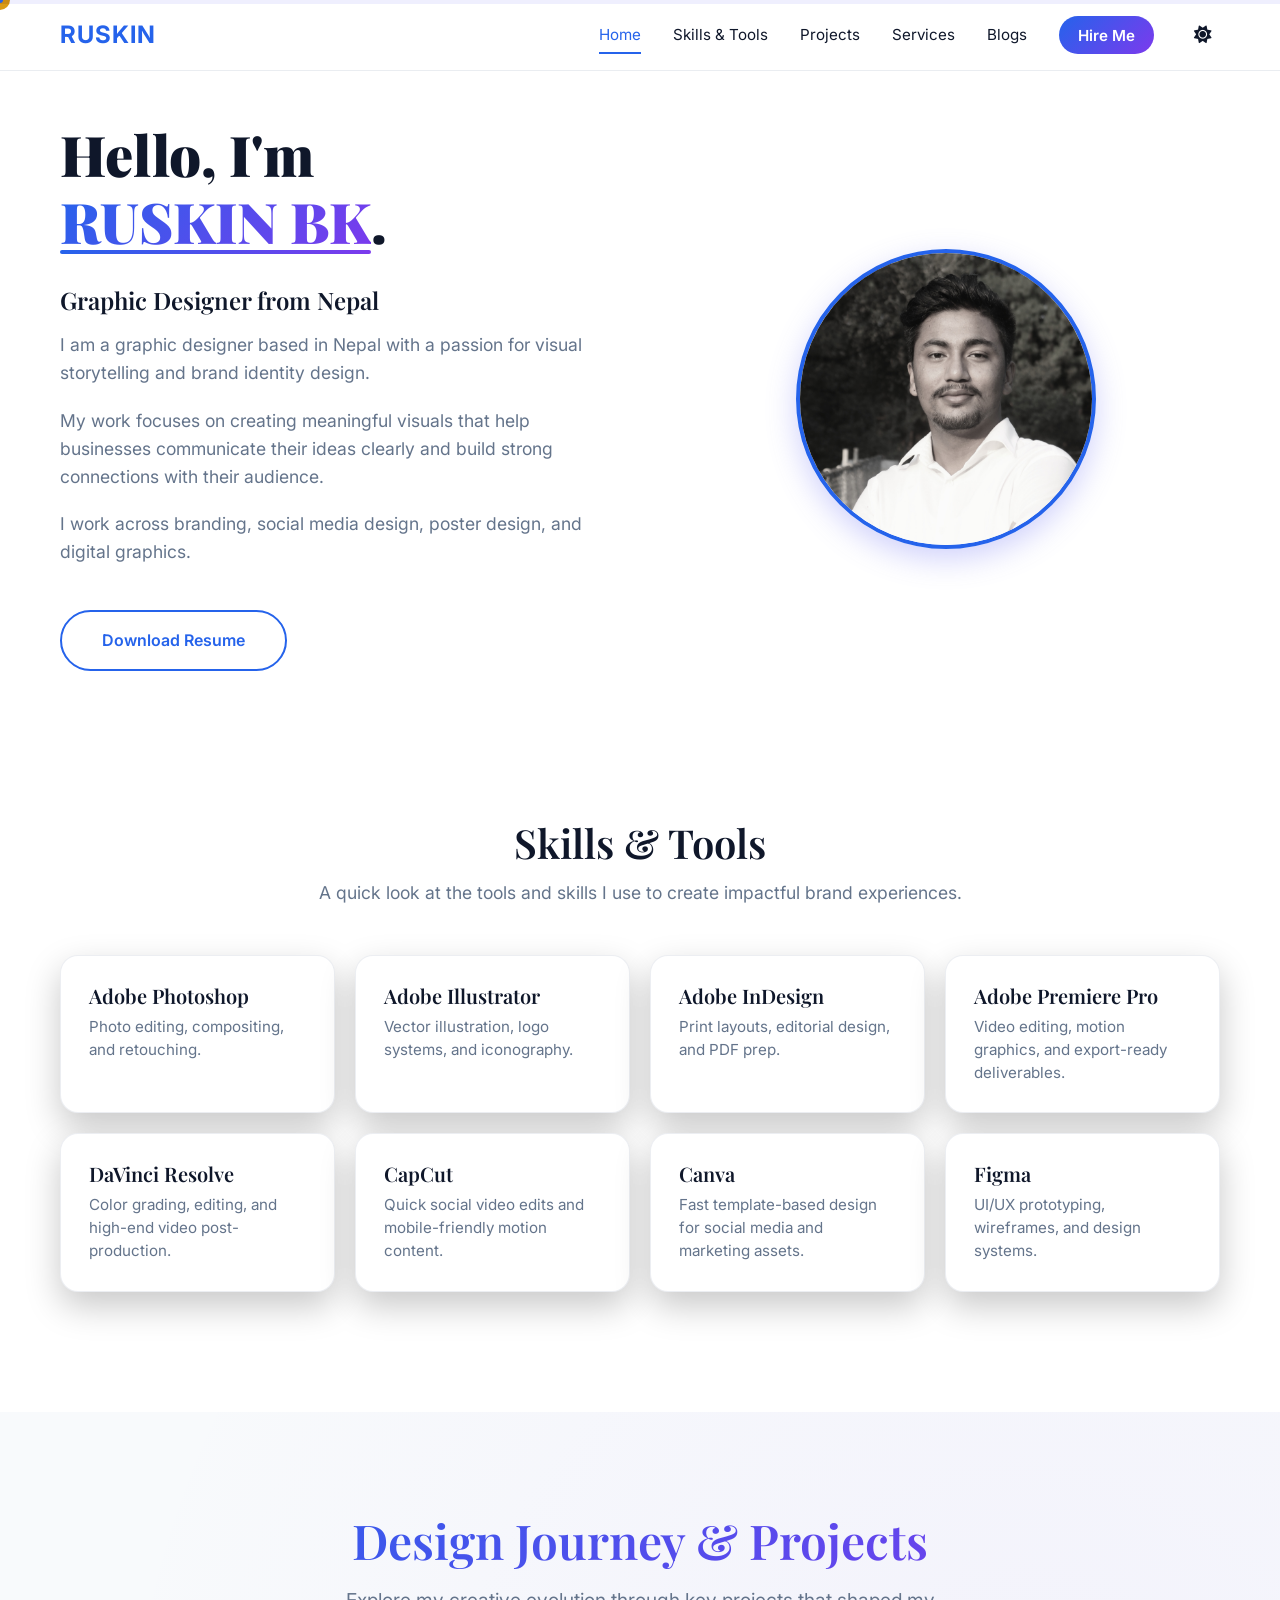
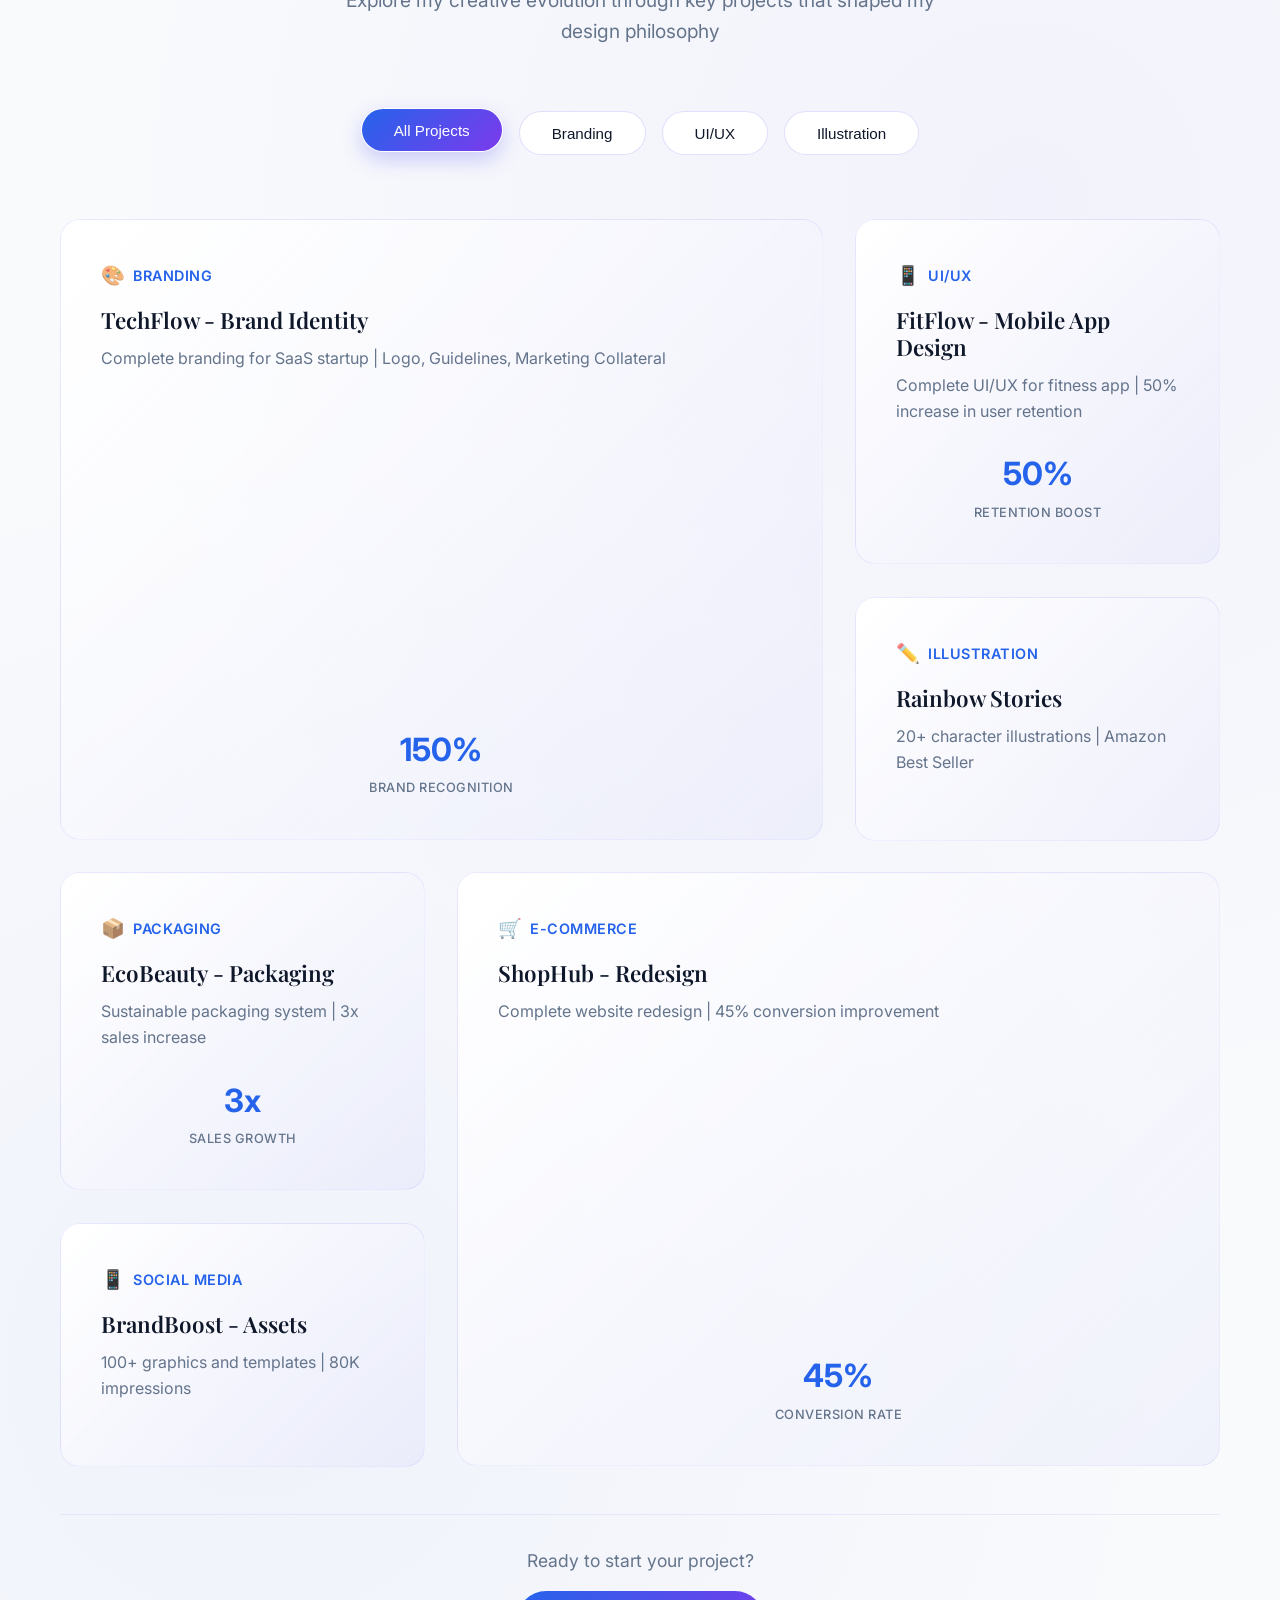
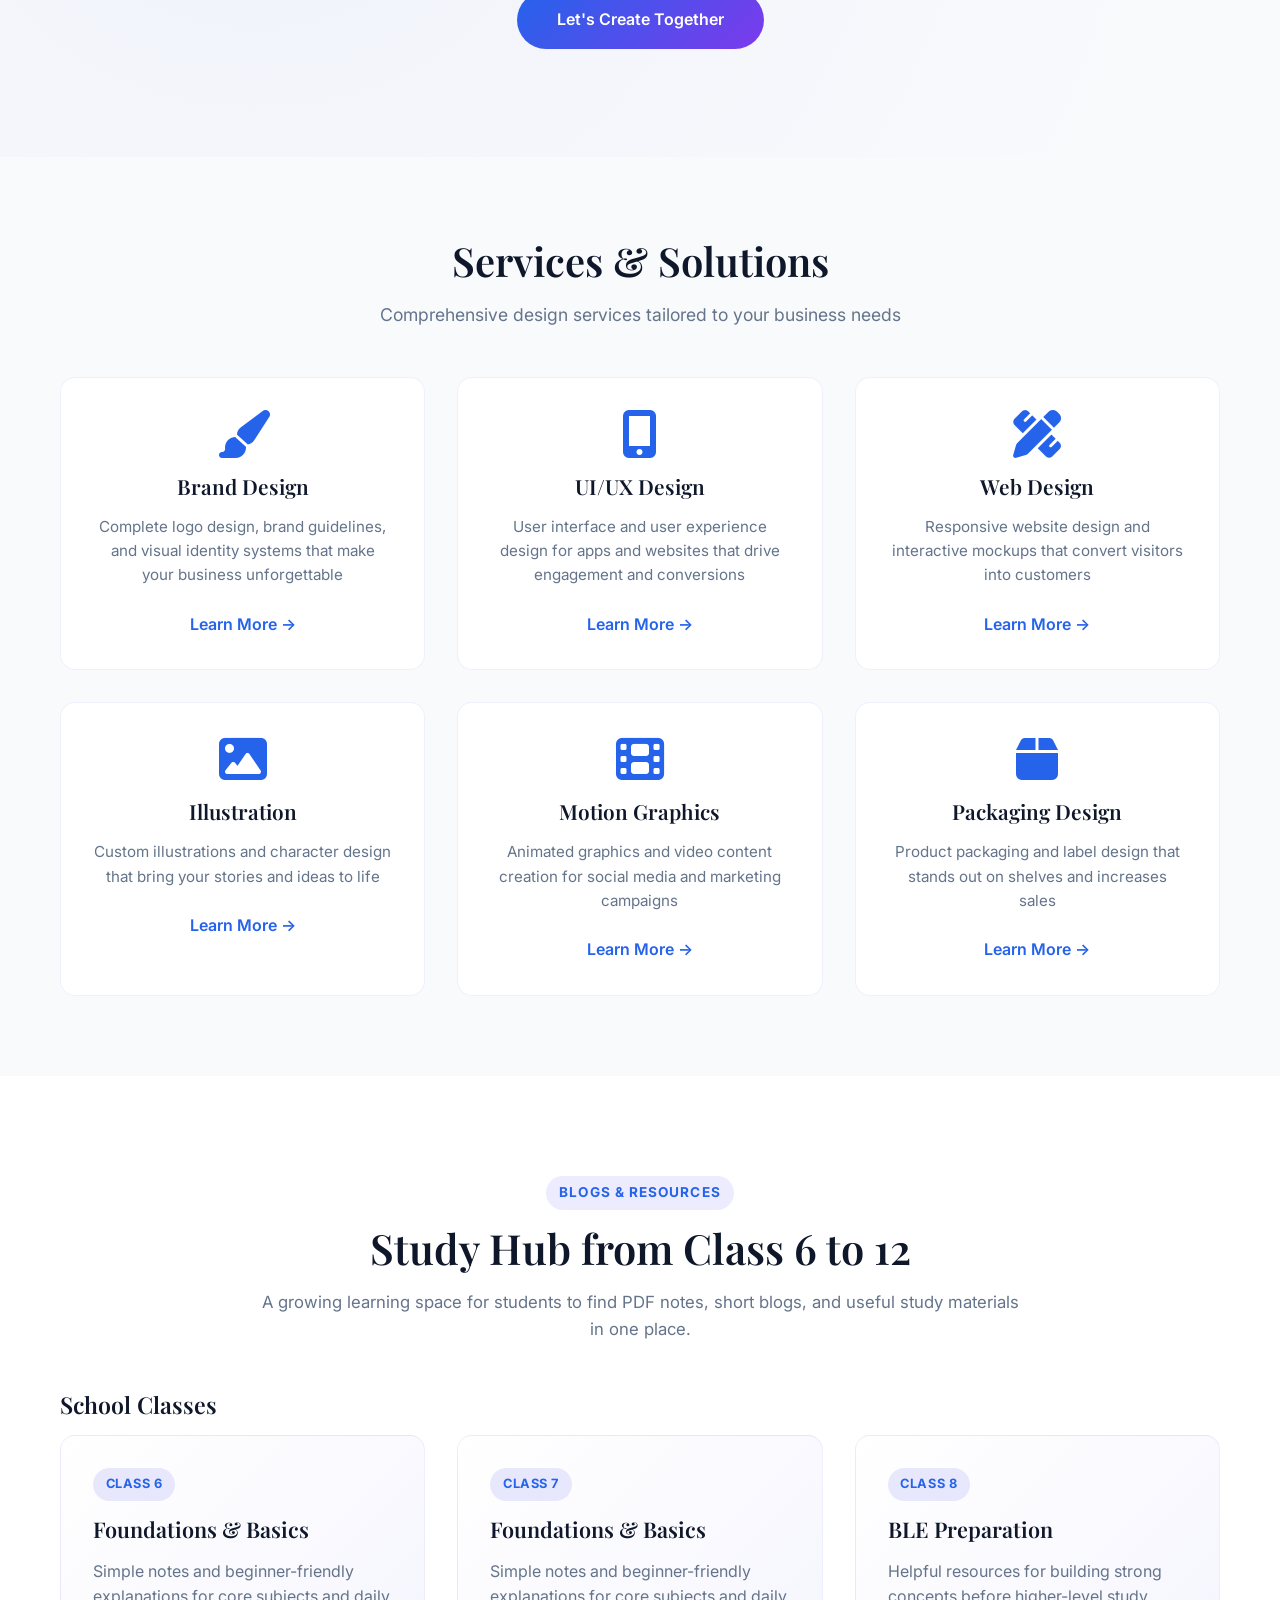
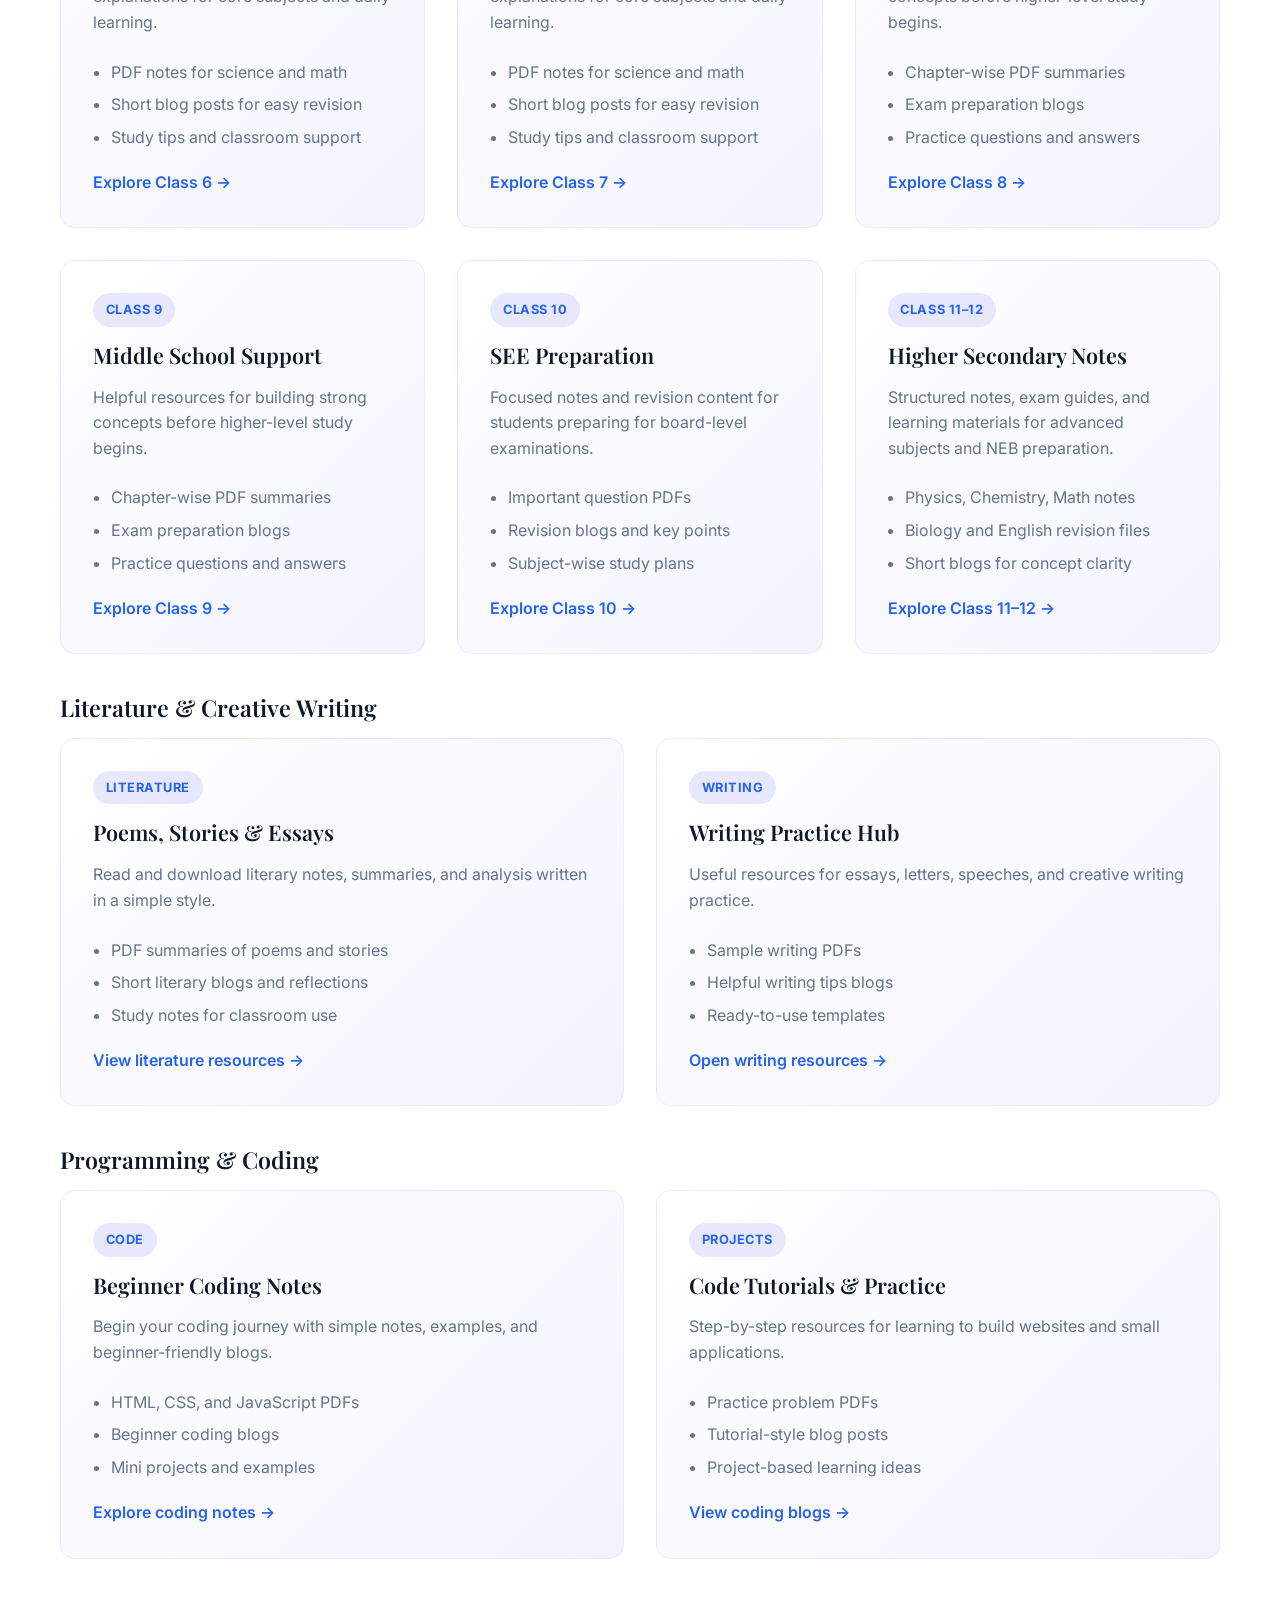
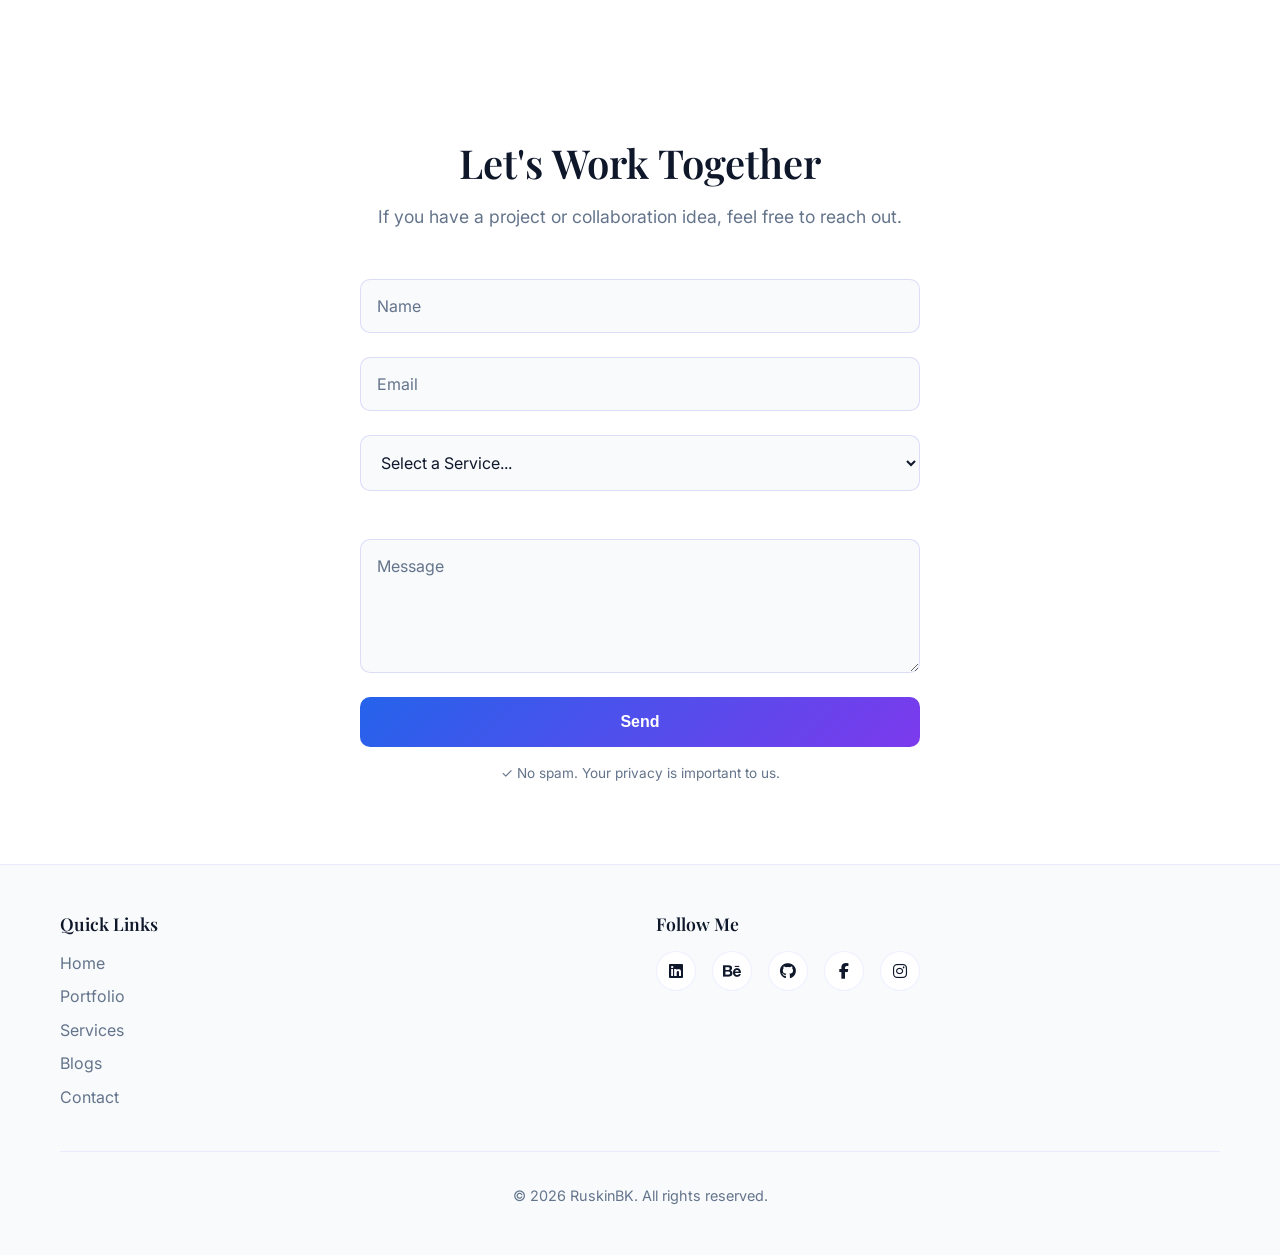
==== commit 54ae0d23: ""Blogs section is added"" ====
--- a/index.html
+++ b/index.html
@@ -37,7 +37,7 @@
         ],
         "worksFor": {
             "@type": "Organization",
-            "name": "Ruskin Artistry"
+            "name": "Brahmanda Atelier Studios"
         }
     }
     </script>
@@ -68,6 +68,7 @@
                 <li><a href="#skills" class="nav-link">Skills &amp; Tools</a></li>
                 <li><a href="#portfolio" class="nav-link">Projects</a></li>
                 <li><a href="#services" class="nav-link">Services</a></li>
+                <li><a href="#blogs" class="nav-link">Blogs</a></li>
                 <li><a href="#contact" class="nav-link cta-link">Hire Me</a></li>
                 <li>
                     <button id="theme-toggle" class="nav-link theme-toggle" aria-label="Toggle theme">
@@ -329,13 +330,148 @@
         </div>
     </section>
 
-    <!-- Quotes Section -->
-    <section id="quotes" class="quotes">
-        <div class="container">
-            <h2>Inspiration & Motivation</h2>
-            <p>Quotes to fuel your creativity and drive</p>
-            <div class="quotes-grid" id="quotes-container">
-                <!-- Quotes will be loaded here -->
+    <!-- Blogs Section -->
+    <section id="blogs" class="blogs-section">
+        <div class="container">
+            <div class="blogs-header">
+                <p class="section-label">Blogs &amp; Resources</p>
+                <h2>Study Hub from Class 6 to 12</h2>
+                <p class="section-intro">A growing learning space for students to find PDF notes, short blogs, and useful study materials in one place.</p>
+            </div>
+
+            <div class="resource-group">
+                <h3>School Classes</h3>
+                <div class="blog-grid">
+                    <article class="blog-card">
+                        <div class="blog-badge">Class 6</div>
+                        <h3>Foundations & Basics</h3>
+                        <p>Simple notes and beginner-friendly explanations for core subjects and daily learning.</p>
+                        <ul class="blog-list">
+                            <li>PDF notes for science and math</li>
+                            <li>Short blog posts for easy revision</li>
+                            <li>Study tips and classroom support</li>
+                        </ul>
+                        <a href="#contact" class="blog-link">Explore Class 6 →</a>
+                    </article>
+
+                    <article class="blog-card">
+                        <div class="blog-badge">Class 7</div>
+                        <h3>Foundations & Basics</h3>
+                        <p>Simple notes and beginner-friendly explanations for core subjects and daily learning.</p>
+                        <ul class="blog-list">
+                            <li>PDF notes for science and math</li>
+                            <li>Short blog posts for easy revision</li>
+                            <li>Study tips and classroom support</li>
+                        </ul>
+                        <a href="#contact" class="blog-link">Explore Class 7 →</a>
+                    </article>
+
+                    <article class="blog-card">
+                        <div class="blog-badge">Class 8</div>
+                        <h3>BLE Preparation</h3>
+                        <p>Helpful resources for building strong concepts before higher-level study begins.</p>
+                        <ul class="blog-list">
+                            <li>Chapter-wise PDF summaries</li>
+                            <li>Exam preparation blogs</li>
+                            <li>Practice questions and answers</li>
+                        </ul>
+                        <a href="#contact" class="blog-link">Explore Class 8 →</a>
+                    </article>
+
+                    <article class="blog-card">
+                        <div class="blog-badge">Class 9</div>
+                        <h3>Middle School Support</h3>
+                        <p>Helpful resources for building strong concepts before higher-level study begins.</p>
+                        <ul class="blog-list">
+                            <li>Chapter-wise PDF summaries</li>
+                            <li>Exam preparation blogs</li>
+                            <li>Practice questions and answers</li>
+                        </ul>
+                        <a href="#contact" class="blog-link">Explore Class 9 →</a>
+                    </article>
+
+                    <article class="blog-card">
+                        <div class="blog-badge">Class 10</div>
+                        <h3>SEE Preparation</h3>
+                        <p>Focused notes and revision content for students preparing for board-level examinations.</p>
+                        <ul class="blog-list">
+                            <li>Important question PDFs</li>
+                            <li>Revision blogs and key points</li>
+                            <li>Subject-wise study plans</li>
+                        </ul>
+                        <a href="#contact" class="blog-link">Explore Class 10 →</a>
+                    </article>
+
+                    <article class="blog-card">
+                        <div class="blog-badge">Class 11–12</div>
+                        <h3>Higher Secondary Notes</h3>
+                        <p>Structured notes, exam guides, and learning materials for advanced subjects and NEB preparation.</p>
+                        <ul class="blog-list">
+                            <li>Physics, Chemistry, Math notes</li>
+                            <li>Biology and English revision files</li>
+                            <li>Short blogs for concept clarity</li>
+                        </ul>
+                        <a href="#contact" class="blog-link">Explore Class 11–12 →</a>
+                    </article>
+                </div>
+            </div>
+
+            <div class="resource-group">
+                <h3>Literature &amp; Creative Writing</h3>
+                <div class="blog-grid">
+                    <article class="blog-card">
+                        <div class="blog-badge">Literature</div>
+                        <h3>Poems, Stories & Essays</h3>
+                        <p>Read and download literary notes, summaries, and analysis written in a simple style.</p>
+                        <ul class="blog-list">
+                            <li>PDF summaries of poems and stories</li>
+                            <li>Short literary blogs and reflections</li>
+                            <li>Study notes for classroom use</li>
+                        </ul>
+                        <a href="#contact" class="blog-link">View literature resources →</a>
+                    </article>
+
+                    <article class="blog-card">
+                        <div class="blog-badge">Writing</div>
+                        <h3>Writing Practice Hub</h3>
+                        <p>Useful resources for essays, letters, speeches, and creative writing practice.</p>
+                        <ul class="blog-list">
+                            <li>Sample writing PDFs</li>
+                            <li>Helpful writing tips blogs</li>
+                            <li>Ready-to-use templates</li>
+                        </ul>
+                        <a href="#contact" class="blog-link">Open writing resources →</a>
+                    </article>
+                </div>
+            </div>
+
+            <div class="resource-group">
+                <h3>Programming &amp; Coding</h3>
+                <div class="blog-grid">
+                    <article class="blog-card">
+                        <div class="blog-badge">Code</div>
+                        <h3>Beginner Coding Notes</h3>
+                        <p>Begin your coding journey with simple notes, examples, and beginner-friendly blogs.</p>
+                        <ul class="blog-list">
+                            <li>HTML, CSS, and JavaScript PDFs</li>
+                            <li>Beginner coding blogs</li>
+                            <li>Mini projects and examples</li>
+                        </ul>
+                        <a href="#contact" class="blog-link">Explore coding notes →</a>
+                    </article>
+
+                    <article class="blog-card">
+                        <div class="blog-badge">Projects</div>
+                        <h3>Code Tutorials & Practice</h3>
+                        <p>Step-by-step resources for learning to build websites and small applications.</p>
+                        <ul class="blog-list">
+                            <li>Practice problem PDFs</li>
+                            <li>Tutorial-style blog posts</li>
+                            <li>Project-based learning ideas</li>
+                        </ul>
+                        <a href="#contact" class="blog-link">View coding blogs →</a>
+                    </article>
+                </div>
             </div>
         </div>
     </section>
@@ -388,6 +524,7 @@
                         <li><a href="#home">Home</a></li>
                         <li><a href="#portfolio">Portfolio</a></li>
                         <li><a href="#services">Services</a></li>
+                        <li><a href="#blogs">Blogs</a></li>
                         <li><a href="#contact">Contact</a></li>
                     </ul>
                 </div>
--- a/styles.css
+++ b/styles.css
@@ -863,6 +863,116 @@
     50% { opacity: 0.7; }
 }
 
+/* Blogs Section */
+.blogs-section {
+    padding: 100px 0;
+    background-color: var(--light-bg);
+}
+
+.blogs-header {
+    text-align: center;
+    max-width: 760px;
+    margin: 0 auto 3rem;
+}
+
+.section-label {
+    display: inline-block;
+    margin-bottom: 0.8rem;
+    padding: 0.4rem 0.8rem;
+    border-radius: 999px;
+    background: rgba(99, 102, 241, 0.12);
+    color: var(--primary-color);
+    font-size: 0.85rem;
+    font-weight: 700;
+    letter-spacing: 0.08em;
+    text-transform: uppercase;
+}
+
+.blogs-header h2 {
+    font-size: 2.6rem;
+    margin-bottom: 1rem;
+    color: var(--text-light);
+}
+
+.section-intro {
+    color: var(--text-muted);
+    font-size: 1.05rem;
+}
+
+.resource-group {
+    margin-top: 2.5rem;
+}
+
+.resource-group h3 {
+    font-size: 1.45rem;
+    margin-bottom: 1rem;
+    color: var(--text-light);
+}
+
+.blog-grid {
+    display: grid;
+    grid-template-columns: repeat(auto-fit, minmax(260px, 1fr));
+    gap: 1.5rem;
+}
+
+.blog-card {
+    background: linear-gradient(135deg, var(--card-bg), rgba(99, 102, 241, 0.08));
+    border: 1px solid rgba(99, 102, 241, 0.14);
+    border-radius: 20px;
+    padding: 2rem;
+    transition: transform 0.3s ease, border-color 0.3s ease, box-shadow 0.3s ease;
+}
+
+.blog-card:hover {
+    transform: translateY(-6px);
+    border-color: var(--primary-color);
+    box-shadow: 0 18px 38px rgba(99, 102, 241, 0.16);
+}
+
+.blog-badge {
+    display: inline-block;
+    margin-bottom: 1rem;
+    padding: 0.4rem 0.8rem;
+    border-radius: 999px;
+    background: rgba(99, 102, 241, 0.14);
+    color: var(--primary-color);
+    font-size: 0.8rem;
+    font-weight: 700;
+    text-transform: uppercase;
+    letter-spacing: 0.04em;
+}
+
+.blog-card h3 {
+    font-size: 1.35rem;
+    margin-bottom: 0.8rem;
+    color: var(--text-light);
+}
+
+.blog-card p {
+    color: var(--text-muted);
+    margin-bottom: 1rem;
+}
+
+.blog-list {
+    padding-left: 1.1rem;
+    color: var(--text-muted);
+    margin-bottom: 1.2rem;
+}
+
+.blog-list li {
+    margin-bottom: 0.45rem;
+}
+
+.blog-link {
+    color: var(--primary-color);
+    font-weight: 600;
+    text-decoration: none;
+}
+
+.blog-link:hover {
+    text-decoration: underline;
+}
+
 /* Testimonials Section */
 .testimonials {
     padding: 80px 0;
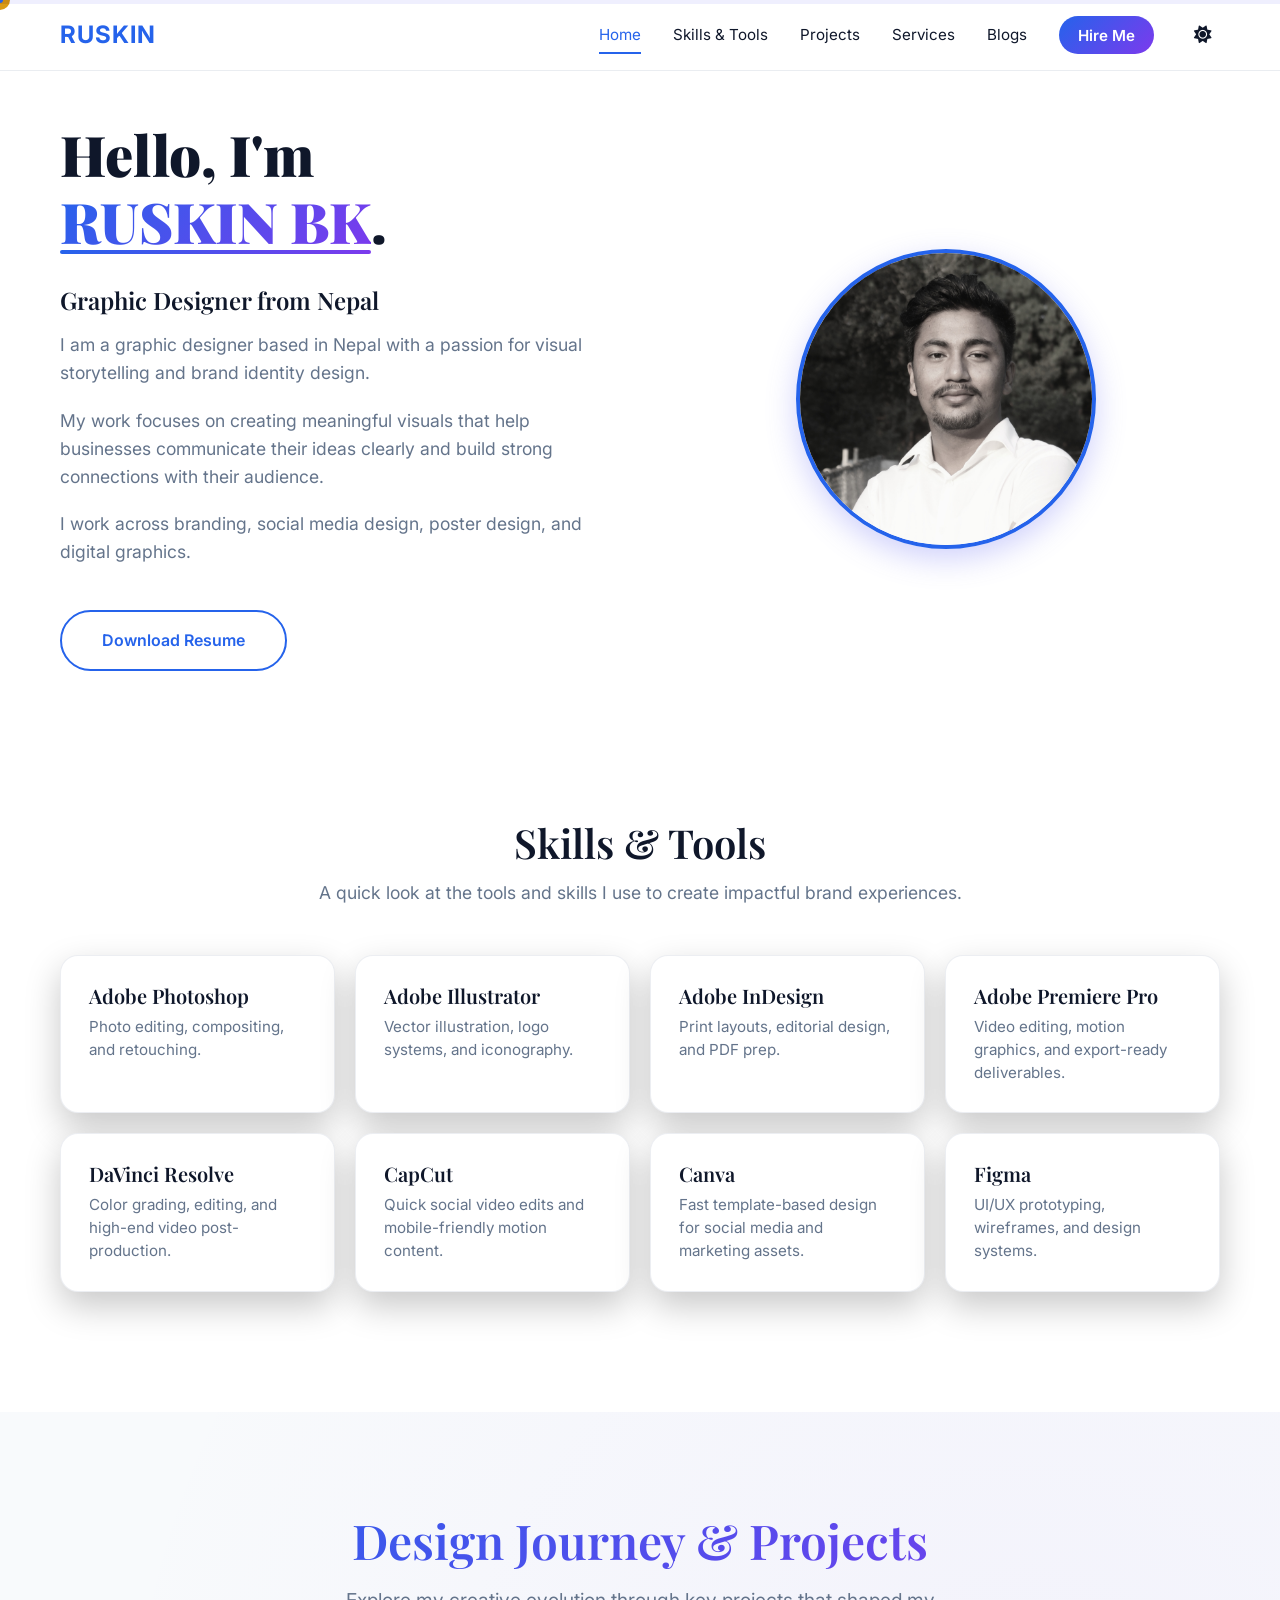
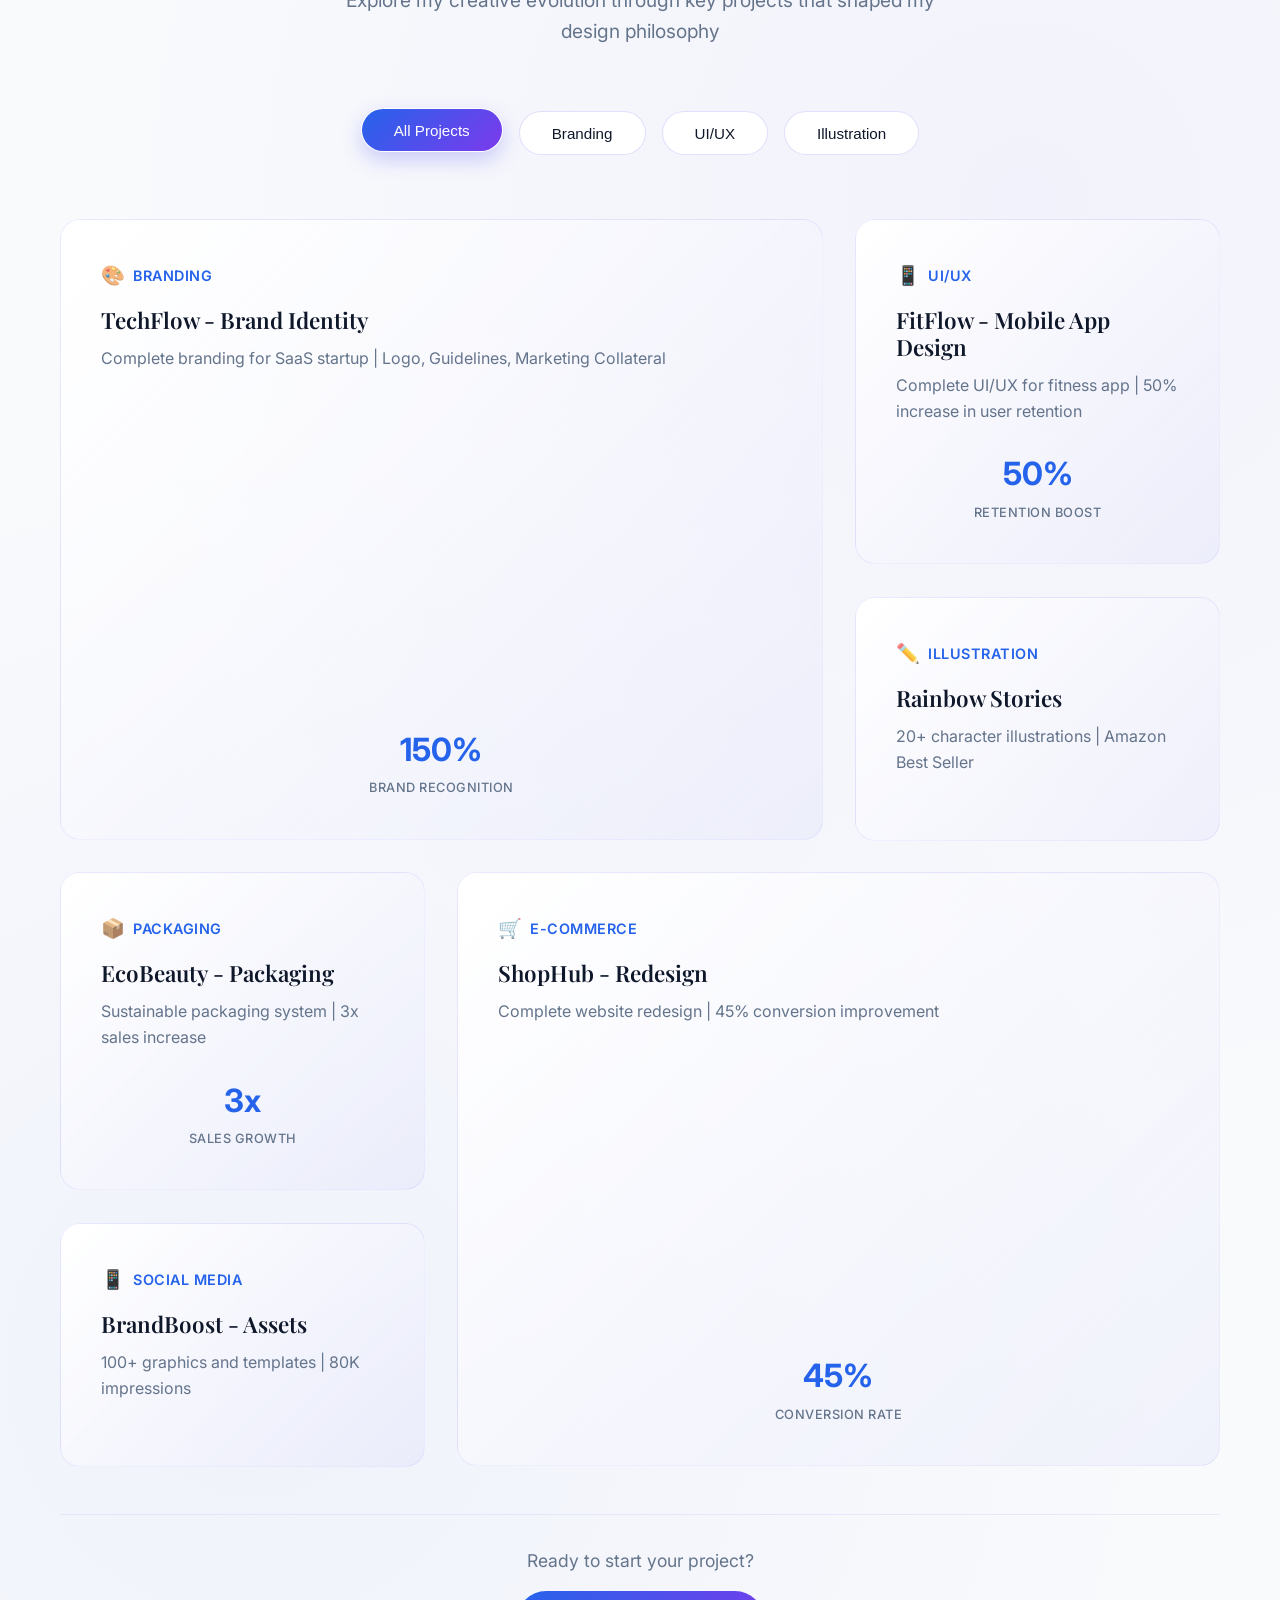
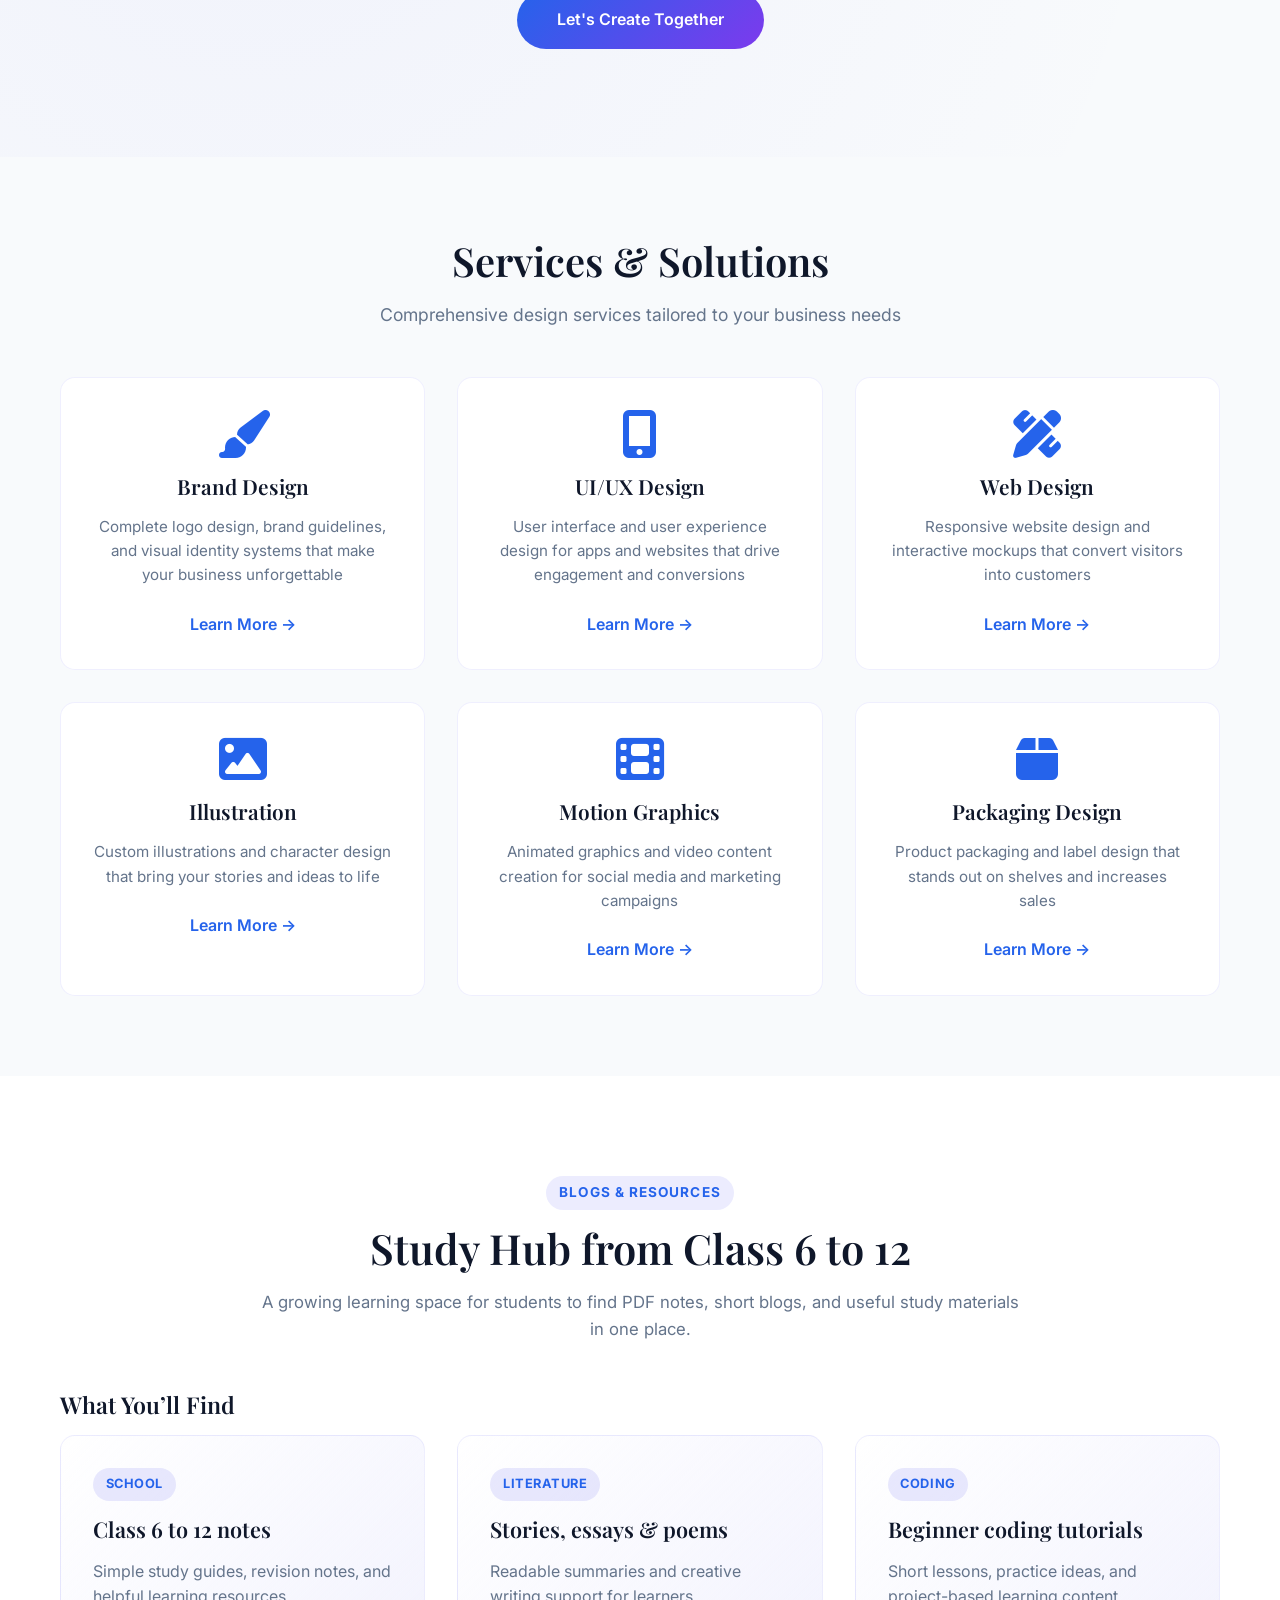
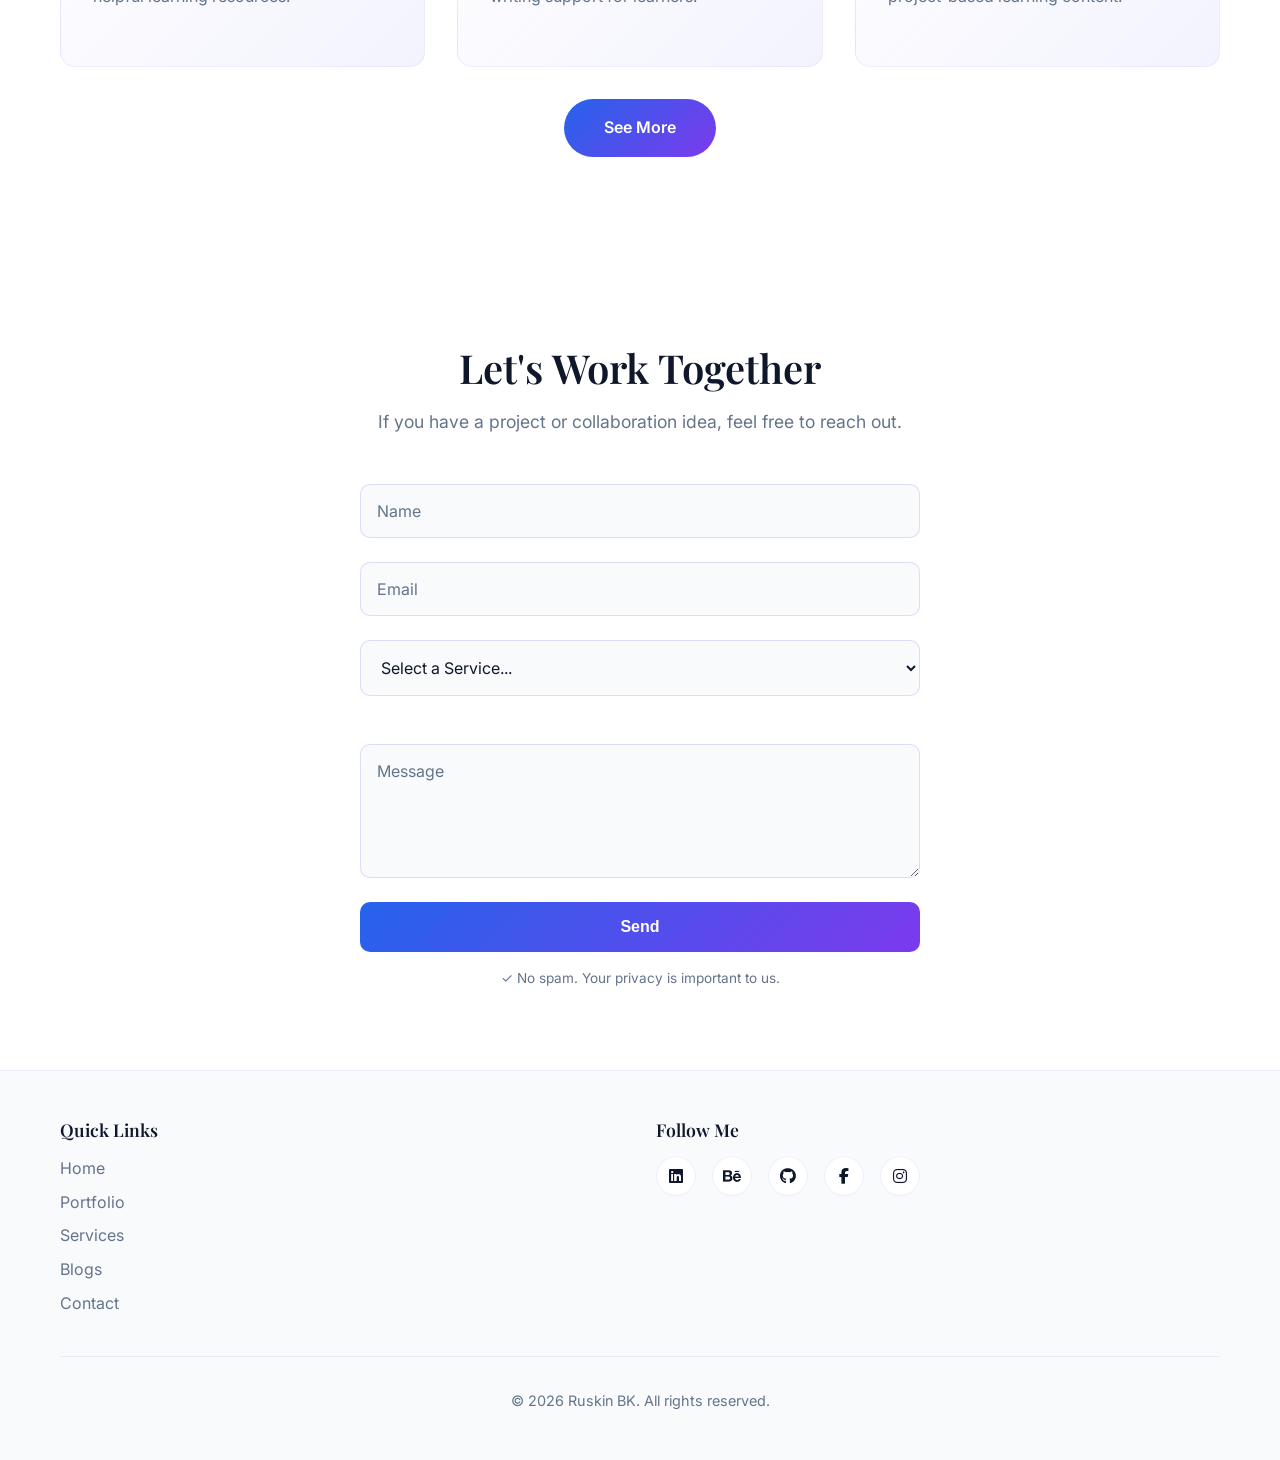
==== commit bcf30260: "Update blogs.html" ====
--- a/index.html
+++ b/index.html
@@ -339,139 +339,31 @@
                 <p class="section-intro">A growing learning space for students to find PDF notes, short blogs, and useful study materials in one place.</p>
             </div>
 
-            <div class="resource-group">
-                <h3>School Classes</h3>
-                <div class="blog-grid">
-                    <article class="blog-card">
-                        <div class="blog-badge">Class 6</div>
-                        <h3>Foundations & Basics</h3>
-                        <p>Simple notes and beginner-friendly explanations for core subjects and daily learning.</p>
-                        <ul class="blog-list">
-                            <li>PDF notes for science and math</li>
-                            <li>Short blog posts for easy revision</li>
-                            <li>Study tips and classroom support</li>
-                        </ul>
-                        <a href="#contact" class="blog-link">Explore Class 6 →</a>
+            <div class="resource-group preview-group">
+                <h3>What You’ll Find</h3>
+                <div class="blog-grid preview-grid">
+                    <article class="blog-card preview-card">
+                        <div class="blog-badge">School</div>
+                        <h3>Class 6 to 12 notes</h3>
+                        <p>Simple study guides, revision notes, and helpful learning resources.</p>
                     </article>
 
-                    <article class="blog-card">
-                        <div class="blog-badge">Class 7</div>
-                        <h3>Foundations & Basics</h3>
-                        <p>Simple notes and beginner-friendly explanations for core subjects and daily learning.</p>
-                        <ul class="blog-list">
-                            <li>PDF notes for science and math</li>
-                            <li>Short blog posts for easy revision</li>
-                            <li>Study tips and classroom support</li>
-                        </ul>
-                        <a href="#contact" class="blog-link">Explore Class 7 →</a>
+                    <article class="blog-card preview-card">
+                        <div class="blog-badge">Literature</div>
+                        <h3>Stories, essays & poems</h3>
+                        <p>Readable summaries and creative writing support for learners.</p>
                     </article>
 
-                    <article class="blog-card">
-                        <div class="blog-badge">Class 8</div>
-                        <h3>BLE Preparation</h3>
-                        <p>Helpful resources for building strong concepts before higher-level study begins.</p>
-                        <ul class="blog-list">
-                            <li>Chapter-wise PDF summaries</li>
-                            <li>Exam preparation blogs</li>
-                            <li>Practice questions and answers</li>
-                        </ul>
-                        <a href="#contact" class="blog-link">Explore Class 8 →</a>
+                    <article class="blog-card preview-card">
+                        <div class="blog-badge">Coding</div>
+                        <h3>Beginner coding tutorials</h3>
+                        <p>Short lessons, practice ideas, and project-based learning content.</p>
                     </article>
-
-                    <article class="blog-card">
-                        <div class="blog-badge">Class 9</div>
-                        <h3>Middle School Support</h3>
-                        <p>Helpful resources for building strong concepts before higher-level study begins.</p>
-                        <ul class="blog-list">
-                            <li>Chapter-wise PDF summaries</li>
-                            <li>Exam preparation blogs</li>
-                            <li>Practice questions and answers</li>
-                        </ul>
-                        <a href="#contact" class="blog-link">Explore Class 9 →</a>
-                    </article>
-
-                    <article class="blog-card">
-                        <div class="blog-badge">Class 10</div>
-                        <h3>SEE Preparation</h3>
-                        <p>Focused notes and revision content for students preparing for board-level examinations.</p>
-                        <ul class="blog-list">
-                            <li>Important question PDFs</li>
-                            <li>Revision blogs and key points</li>
-                            <li>Subject-wise study plans</li>
-                        </ul>
-                        <a href="#contact" class="blog-link">Explore Class 10 →</a>
-                    </article>
-
-                    <article class="blog-card">
-                        <div class="blog-badge">Class 11–12</div>
-                        <h3>Higher Secondary Notes</h3>
-                        <p>Structured notes, exam guides, and learning materials for advanced subjects and NEB preparation.</p>
-                        <ul class="blog-list">
-                            <li>Physics, Chemistry, Math notes</li>
-                            <li>Biology and English revision files</li>
-                            <li>Short blogs for concept clarity</li>
-                        </ul>
-                        <a href="#contact" class="blog-link">Explore Class 11–12 →</a>
-                    </article>
-                </div>
-            </div>
-
-            <div class="resource-group">
-                <h3>Literature &amp; Creative Writing</h3>
-                <div class="blog-grid">
-                    <article class="blog-card">
-                        <div class="blog-badge">Literature</div>
-                        <h3>Poems, Stories & Essays</h3>
-                        <p>Read and download literary notes, summaries, and analysis written in a simple style.</p>
-                        <ul class="blog-list">
-                            <li>PDF summaries of poems and stories</li>
-                            <li>Short literary blogs and reflections</li>
-                            <li>Study notes for classroom use</li>
-                        </ul>
-                        <a href="#contact" class="blog-link">View literature resources →</a>
-                    </article>
-
-                    <article class="blog-card">
-                        <div class="blog-badge">Writing</div>
-                        <h3>Writing Practice Hub</h3>
-                        <p>Useful resources for essays, letters, speeches, and creative writing practice.</p>
-                        <ul class="blog-list">
-                            <li>Sample writing PDFs</li>
-                            <li>Helpful writing tips blogs</li>
-                            <li>Ready-to-use templates</li>
-                        </ul>
-                        <a href="#contact" class="blog-link">Open writing resources →</a>
-                    </article>
-                </div>
-            </div>
-
-            <div class="resource-group">
-                <h3>Programming &amp; Coding</h3>
-                <div class="blog-grid">
-                    <article class="blog-card">
-                        <div class="blog-badge">Code</div>
-                        <h3>Beginner Coding Notes</h3>
-                        <p>Begin your coding journey with simple notes, examples, and beginner-friendly blogs.</p>
-                        <ul class="blog-list">
-                            <li>HTML, CSS, and JavaScript PDFs</li>
-                            <li>Beginner coding blogs</li>
-                            <li>Mini projects and examples</li>
-                        </ul>
-                        <a href="#contact" class="blog-link">Explore coding notes →</a>
-                    </article>
-
-                    <article class="blog-card">
-                        <div class="blog-badge">Projects</div>
-                        <h3>Code Tutorials & Practice</h3>
-                        <p>Step-by-step resources for learning to build websites and small applications.</p>
-                        <ul class="blog-list">
-                            <li>Practice problem PDFs</li>
-                            <li>Tutorial-style blog posts</li>
-                            <li>Project-based learning ideas</li>
-                        </ul>
-                        <a href="#contact" class="blog-link">View coding blogs →</a>
-                    </article>
-                </div>
+                </div>
+            </div>
+
+            <div class="blogs-section-footer">
+                <a href="blogs.html" class="cta-button">See More</a>
             </div>
         </div>
     </section>
@@ -540,7 +432,7 @@
                 </div>
             </div>
             <div class="footer-bottom">
-                <p>&copy; 2026 RuskinBK. All rights reserved.</p>
+                <p>&copy; 2026 Ruskin BK. All rights reserved.</p>
             </div>
         </div>
     </footer>
--- a/styles.css
+++ b/styles.css
@@ -903,6 +903,18 @@
     margin-top: 2.5rem;
 }
 
+.preview-group {
+    margin-top: 2rem;
+}
+
+.preview-grid {
+    grid-template-columns: repeat(auto-fit, minmax(220px, 1fr));
+}
+
+.preview-card {
+    padding: 1.5rem;
+}
+
 .resource-group h3 {
     font-size: 1.45rem;
     margin-bottom: 1rem;
@@ -971,6 +983,206 @@
 
 .blog-link:hover {
     text-decoration: underline;
+}
+
+/* Blog Page */
+.page-main {
+    padding-top: 90px;
+}
+
+.blogs-page-hero {
+    padding: 80px 0 40px;
+    background: linear-gradient(135deg, rgba(99, 102, 241, 0.12), rgba(139, 92, 246, 0.08));
+}
+
+.blogs-page-hero h1 {
+    font-size: 2.6rem;
+    margin-bottom: 1rem;
+    color: var(--text-light);
+}
+
+.blogs-page-hero p {
+    color: var(--text-muted);
+    max-width: 700px;
+}
+
+.blogs-page-content {
+    padding: 40px 0 100px;
+    background-color: var(--light-bg);
+}
+
+/* Resource Manager */
+.blogs-section-footer {
+    margin-top: 2rem;
+    text-align: center;
+}
+
+.resource-library {
+    margin-bottom: 2rem;
+    padding: 2rem;
+    background: var(--card-bg);
+    border: 1px solid rgba(99, 102, 241, 0.14);
+    border-radius: 20px;
+}
+
+.resource-library-header h3 {
+    font-size: 1.4rem;
+    margin-bottom: 0.4rem;
+    color: var(--text-light);
+}
+
+.resource-library-header p {
+    color: var(--text-muted);
+    margin-bottom: 1.2rem;
+}
+
+.resource-library-grid {
+    display: grid;
+    grid-template-columns: repeat(auto-fit, minmax(220px, 1fr));
+    gap: 1rem;
+}
+
+.resource-category-card {
+    background: rgba(255, 255, 255, 0.04);
+    border: 1px solid rgba(99, 102, 241, 0.12);
+    border-radius: 14px;
+    padding: 1rem;
+}
+
+.resource-category-card h4 {
+    color: var(--text-light);
+    margin-bottom: 0.6rem;
+}
+
+.resource-category-card ul {
+    padding-left: 1rem;
+    color: var(--text-muted);
+}
+
+.resource-category-card li {
+    margin-bottom: 0.4rem;
+}
+
+.resource-manager {
+    margin-top: 3rem;
+    padding: 2rem;
+    background: var(--card-bg);
+    border: 1px solid rgba(99, 102, 241, 0.14);
+    border-radius: 20px;
+    box-shadow: 0 18px 38px rgba(99, 102, 241, 0.08);
+}
+
+.resource-manager-header h3 {
+    font-size: 1.4rem;
+    margin-bottom: 0.4rem;
+    color: var(--text-light);
+}
+
+.resource-manager-header p {
+    color: var(--text-muted);
+    margin-bottom: 1.2rem;
+}
+
+.resource-form {
+    display: flex;
+    flex-direction: column;
+    gap: 1rem;
+}
+
+.form-row {
+    display: grid;
+    grid-template-columns: 1fr 1fr;
+    gap: 1rem;
+}
+
+.resource-form input,
+.resource-form select,
+.resource-form textarea {
+    width: 100%;
+    padding: 0.9rem 1rem;
+    border-radius: 12px;
+    border: 1px solid rgba(99, 102, 241, 0.16);
+    background: rgba(255, 255, 255, 0.04);
+    color: var(--text-light);
+    font: inherit;
+}
+
+.resource-form textarea {
+    resize: vertical;
+    min-height: 110px;
+}
+
+.resource-form input::placeholder,
+.resource-form textarea::placeholder {
+    color: var(--text-muted);
+}
+
+.form-actions {
+    display: flex;
+    gap: 1rem;
+    flex-wrap: wrap;
+}
+
+.cta-button.small {
+    padding: 0.8rem 1.4rem;
+    font-size: 0.95rem;
+}
+
+.resource-list {
+    margin-top: 1.5rem;
+    display: grid;
+    gap: 1rem;
+}
+
+.resource-item {
+    padding: 1rem 1.2rem;
+    border-radius: 14px;
+    background: rgba(255, 255, 255, 0.04);
+    border: 1px solid rgba(99, 102, 241, 0.12);
+}
+
+.resource-item h4 {
+    color: var(--text-light);
+    margin-bottom: 0.4rem;
+}
+
+.resource-item p {
+    color: var(--text-muted);
+    margin-bottom: 0.6rem;
+}
+
+.resource-item .meta {
+    display: flex;
+    gap: 0.6rem;
+    flex-wrap: wrap;
+    margin-bottom: 0.6rem;
+}
+
+.resource-item .meta span {
+    padding: 0.3rem 0.6rem;
+    border-radius: 999px;
+    background: rgba(99, 102, 241, 0.14);
+    color: var(--primary-color);
+    font-size: 0.8rem;
+}
+
+.resource-actions {
+    display: flex;
+    gap: 0.7rem;
+    flex-wrap: wrap;
+}
+
+.resource-actions button {
+    padding: 0.5rem 0.9rem;
+    border: none;
+    border-radius: 999px;
+    cursor: pointer;
+    background: rgba(99, 102, 241, 0.14);
+    color: var(--text-light);
+}
+
+.resource-actions button:hover {
+    background: rgba(99, 102, 241, 0.24);
 }
 
 /* Testimonials Section */
